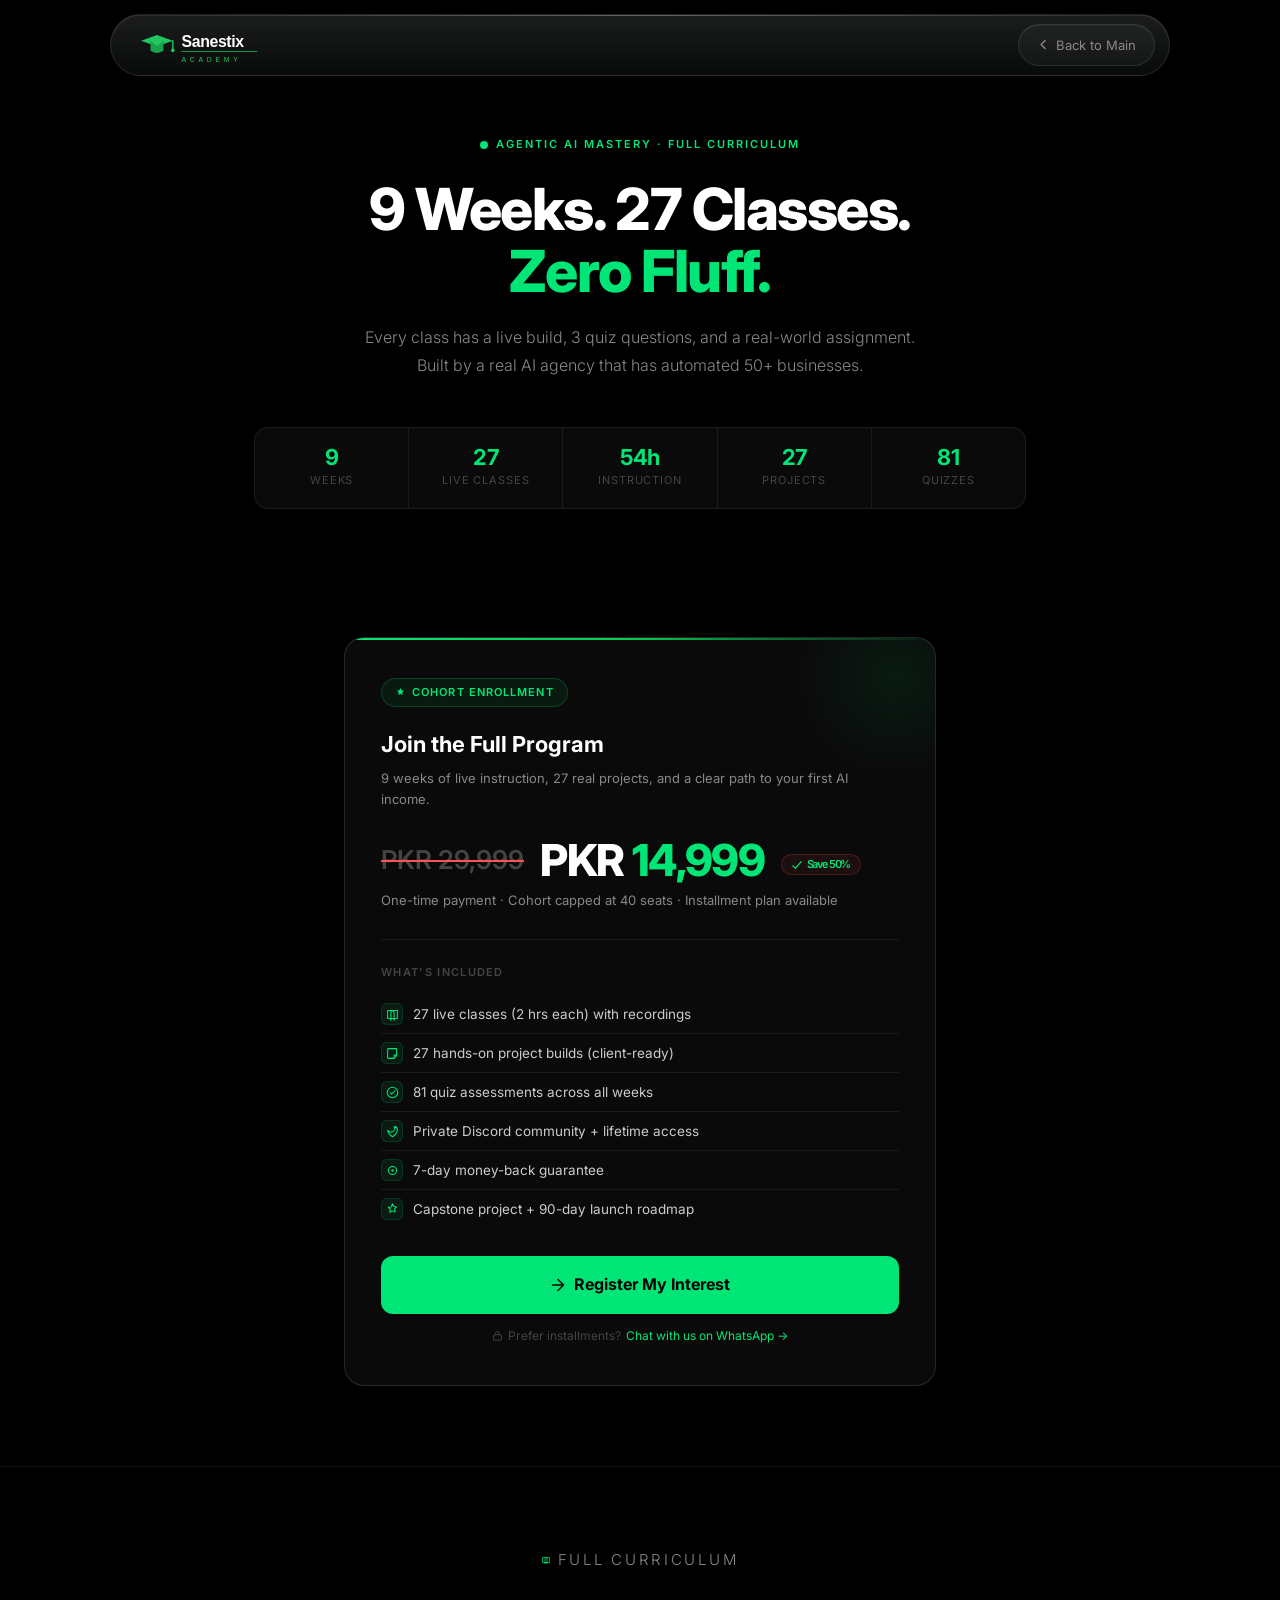
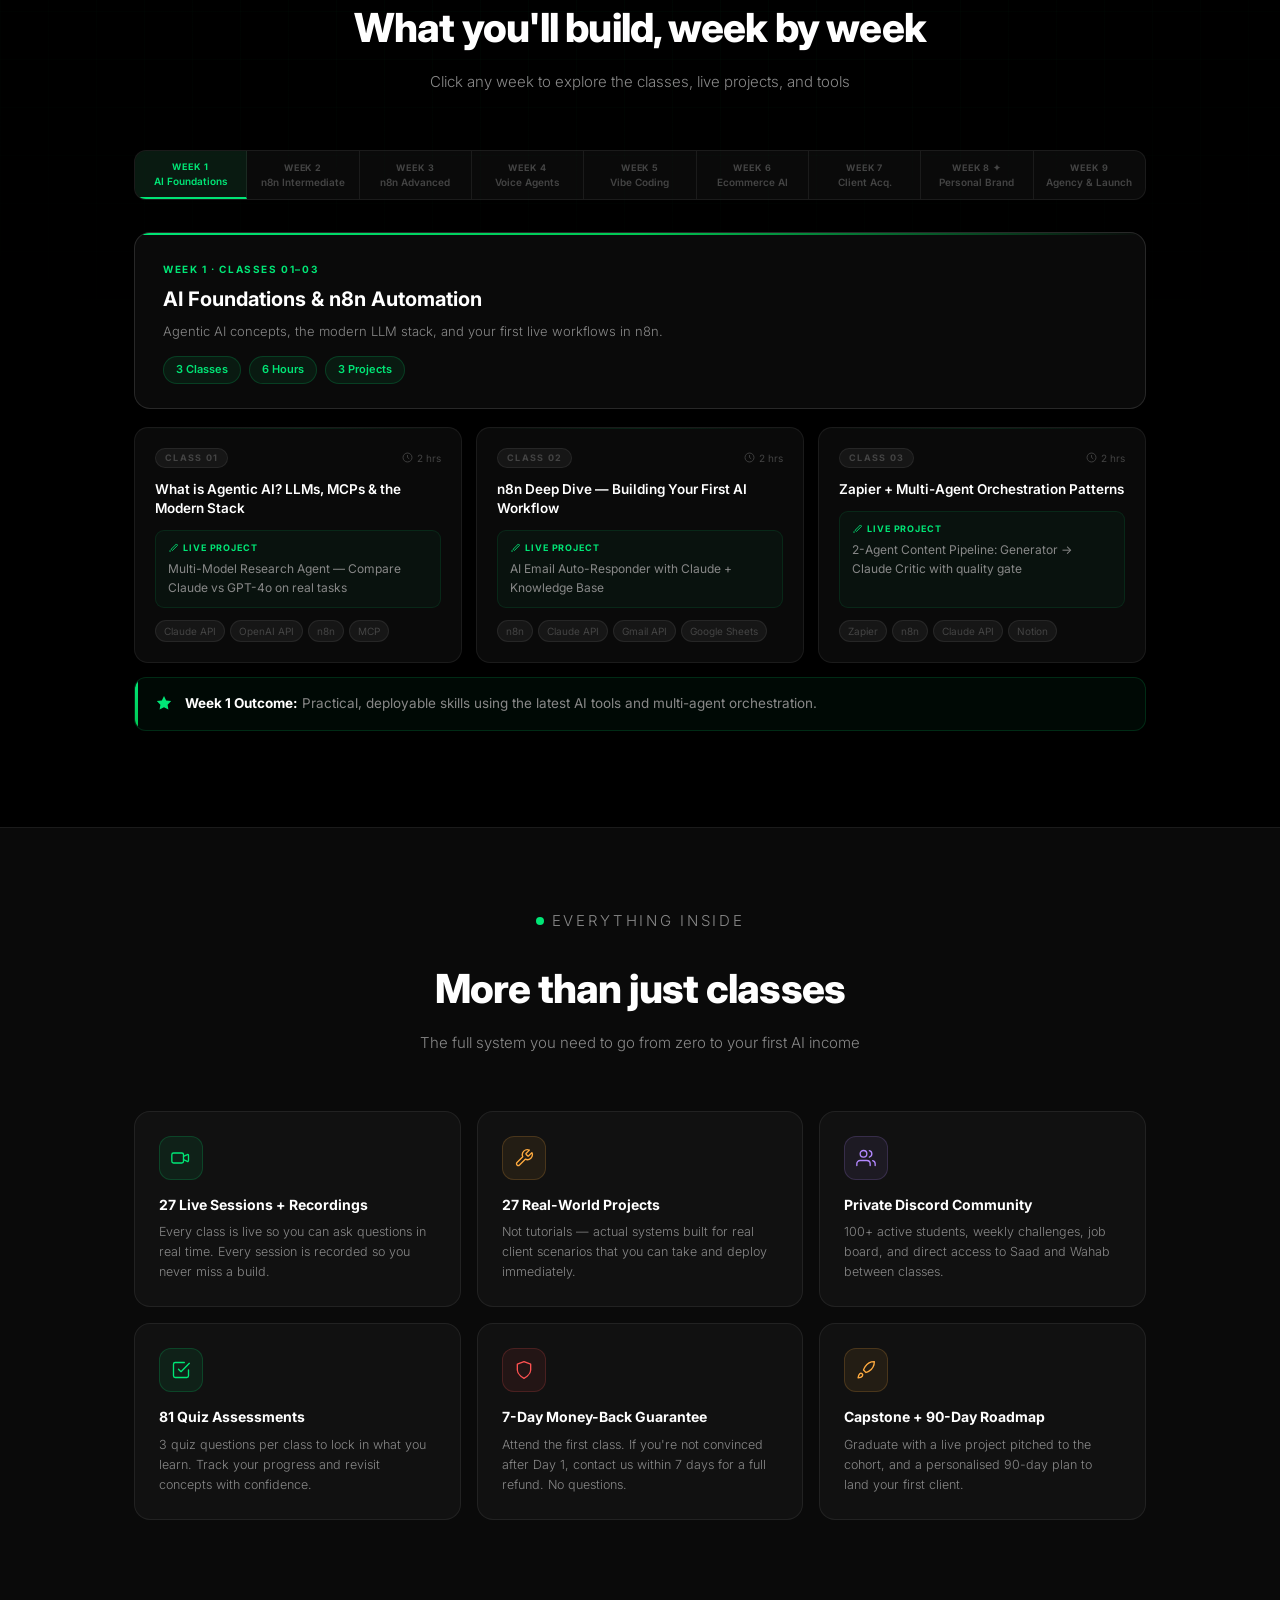
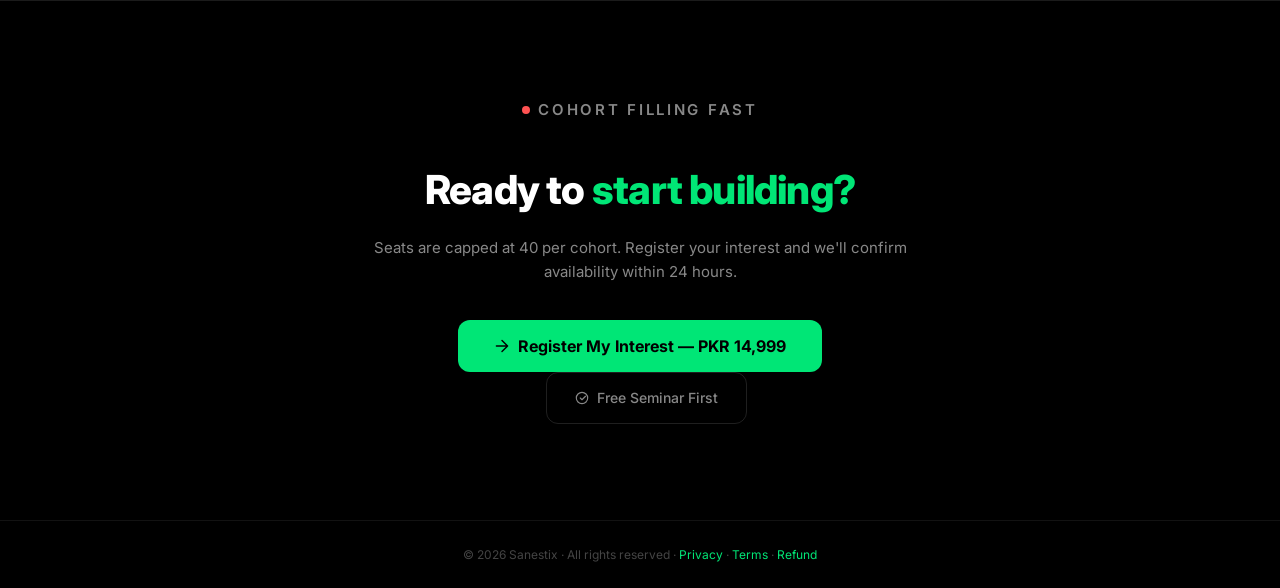
==== course.html @ 7f30a085 "Update course.html" ====
<!DOCTYPE html>
<html lang="en">
<head>
<meta charset="UTF-8">
  <link rel="icon" type="image/svg+xml" href="favicon.svg">
<meta name="viewport" content="width=device-width, initial-scale=1.0">
<title>Course Curriculum — Agentic AI Mastery | Sanestix Academy</title>
<meta name="description" content="Explore the full 9-week curriculum of Agentic AI Mastery by Sanestix. 27 live classes covering AI agents, automation, and real-world AI projects — zero fluff.">
<meta name="keywords" content="AI agents curriculum, agentic AI syllabus, 9 week AI course, Sanestix course content, AI automation training">
<meta name="author" content="Sanestix">
<link rel="canonical" href="https://academy.sanestix.com/course.html">

<!-- Open Graph / Social -->
<meta property="og:type" content="website">
<meta property="og:url" content="https://academy.sanestix.com/course.html">
<meta property="og:title" content="Course Curriculum — Agentic AI Mastery | Sanestix Academy">
<meta property="og:description" content="9 weeks. 27 classes. Full curriculum for building production AI agents. Explore the Sanestix Agentic AI Mastery program.">
<meta property="og:image" content="https://academy.sanestix.com/og-home.png">
<meta property="og:site_name" content="Sanestix Academy">

<!-- Twitter Card -->
<meta name="twitter:card" content="summary_large_image">
<meta name="twitter:url" content="https://academy.sanestix.com/course.html">
<meta name="twitter:title" content="Course Curriculum — Agentic AI Mastery | Sanestix Academy">
<meta name="twitter:description" content="9 weeks. 27 classes. Full curriculum for building production AI agents.">
<meta name="twitter:image" content="https://academy.sanestix.com/og-home.png">

<link rel="preconnect" href="https://fonts.googleapis.com">
<link href="https://fonts.googleapis.com/css2?family=Inter:ital,wght@0,300;0,400;0,500;0,600;0,700;0,800;0,900;1,300&display=swap" rel="stylesheet">
<style>
*, *::before, *::after { box-sizing: border-box; margin: 0; padding: 0; }
:root {
  --bg:     #000;
  --bg2:    #0a0a0a;
  --bg3:    #111;
  --bg4:    #161616;
  --g1:     #00e676;
  --g2:     #00c853;
  --border: rgba(255,255,255,0.07);
  --border2:rgba(255,255,255,0.12);
  --text:   #fff;
  --text2:  #888;
  --text3:  #444;
  --red:    #ff5252;
  --amber:  #ffab40;
  --purple: #b388ff;
}
html { scroll-behavior: smooth; }
body {
  font-family: 'Inter', sans-serif;
  background: var(--bg);
  color: var(--text);
  font-size: 15px;
  line-height: 1.6;
  overflow-x: hidden;
}
a { color: inherit; text-decoration: none; }
.container { max-width: 1060px; margin: 0 auto; padding: 0 24px; }

/* ── NAV ── */
.nav {
  position: fixed; top: 14px; left: 50%; transform: translateX(-50%); z-index: 100;
  width: min(1060px, calc(100% - 32px));
  background:
    linear-gradient(180deg, rgba(255,255,255,0.09), rgba(255,255,255,0.02)),
    rgba(6,11,7,0.62);
  backdrop-filter: blur(24px) saturate(1.45);
  -webkit-backdrop-filter: blur(24px) saturate(1.45);
  border: 1px solid rgba(255,255,255,0.10);
  border-radius: 999px;
  box-shadow: inset 0 1px 0 rgba(255,255,255,0.06), 0 18px 40px rgba(0,0,0,0.28);
  min-height: 62px;
  display: flex; align-items: center;
}
.nav::before {
  content: "";
  position: absolute;
  inset: 0;
  height: 1px;
  background: linear-gradient(90deg, transparent, rgba(255,255,255,0.28), transparent);
  pointer-events: none;
}
.nav-inner {
  max-width: none; margin: 0 auto; padding: 0 14px 0 20px;
  width: 100%;
  display: flex; align-items: center; justify-content: space-between;
}

.nav-back {
  display: flex; align-items: center; gap: 6px;
  font-size: 13px; color: var(--text2);
  padding: 10px 18px; border-radius: 999px;
  border: 1px solid rgba(255,255,255,0.10);
  background: rgba(255,255,255,0.04);
  box-shadow: inset 0 1px 0 rgba(255,255,255,0.05);
  transition: color .15s, border-color .15s, background .15s, transform .15s;
}
.nav-back:hover {
  color: var(--g1);
  border-color: rgba(0,230,118,0.3);
  background: rgba(255,255,255,0.08);
  transform: translateY(-1px);
}

/* ── HERO ── */
.hero {
  padding: 132px 24px 72px;
  max-width: 820px;
  margin: 0 auto;
  text-align: center;
}
@media (max-width: 640px) {
  .nav {
    width: calc(100% - 20px);
    top: 10px;
  }
  .nav-inner {
    padding: 0 10px 0 16px;
  }
}
.eyebrow {
  display: inline-flex; align-items: center; gap: 8px;
  font-size: 11px; font-weight: 600; letter-spacing: 0.18em;
  text-transform: uppercase; color: var(--g1);
  margin-bottom: 24px;
}
.hero h1 {
  font-size: clamp(32px, 5.5vw, 58px);
  font-weight: 800;
  line-height: 1.08;
  letter-spacing: -0.025em;
  margin-bottom: 20px;
}
.hero h1 em { color: var(--g1); font-style: normal; }
.hero-sub {
  font-size: 16px; color: var(--text2); font-weight: 300;
  line-height: 1.75; max-width: 560px; margin: 0 auto 48px;
}

/* Stats strip */
.stats-strip {
  display: flex; align-items: center; justify-content: center;
  gap: 0;
  background: var(--bg2);
  border: 1px solid var(--border);
  border-radius: 14px;
  overflow: hidden;
  margin-bottom: 56px;
}
.stat-cell {
  flex: 1; padding: 18px 12px; text-align: center;
  border-right: 1px solid var(--border);
}
.stat-cell:last-child { border-right: none; }
.stat-num {
  font-size: 22px; font-weight: 700; color: var(--g1); line-height: 1;
  letter-spacing: -0.02em;
}
.stat-lbl {
  font-size: 11px; color: var(--text3); margin-top: 4px;
  text-transform: uppercase; letter-spacing: 0.08em;
}

/* ── PRICING CARD ── */
.pricing-section {
  padding: 0 24px 80px;
  max-width: 640px;
  margin: 0 auto;
}
.pricing-card {
  background: var(--bg2);
  border: 1px solid var(--border2);
  border-radius: 20px;
  padding: 40px 36px;
  position: relative;
  overflow: hidden;
}
.pricing-card::before {
  content: '';
  position: absolute; top: 0; left: 0; right: 0; height: 2px;
  background: linear-gradient(90deg, var(--g1), var(--g2), transparent);
}
.pricing-glow {
  position: absolute; top: -60px; right: -60px;
  width: 200px; height: 200px;
  background: radial-gradient(circle, rgba(0,230,118,0.08) 0%, transparent 70%);
  pointer-events: none;
}
.pricing-badge {
  display: inline-flex; align-items: center; gap: 6px;
  background: rgba(0,230,118,0.07);
  border: 1px solid rgba(0,230,118,0.2);
  color: var(--g1); font-size: 11px; font-weight: 600;
  padding: 5px 13px; border-radius: 100px;
  text-transform: uppercase; letter-spacing: 0.1em;
  margin-bottom: 20px;
}
.pricing-head { margin-bottom: 28px; }
.pricing-head h2 {
  font-size: 22px; font-weight: 700; margin-bottom: 6px;
}
.pricing-head p { font-size: 13px; color: var(--text2); }

.price-row {
  display: flex; align-items: center; gap: 16px;
  margin-bottom: 8px;
}
.price-old {
  font-size: 26px; font-weight: 600; color: var(--text3);
  text-decoration: line-through;
  text-decoration-color: var(--red);
  text-decoration-thickness: 2px;
  position: relative;
}
.price-new {
  font-size: 44px; font-weight: 800; color: var(--text);
  letter-spacing: -0.03em; line-height: 1;
}
.price-new span { color: var(--g1); }
.price-note { font-size: 13px; color: var(--text2); margin-bottom: 28px; }
.save-badge {
  display: inline-flex; align-items: center; gap: 5px;
  background: rgba(255,82,82,0.08);
  border: 1px solid rgba(255,82,82,0.2);
  color: var(--red); font-size: 11px; font-weight: 600;
  padding: 4px 10px; border-radius: 100px;
  margin-left: 8px; vertical-align: middle;
}

.pricing-divider {
  height: 1px; background: var(--border); margin: 24px 0;
}

.what-included { margin-bottom: 28px; }
.what-included h4 {
  font-size: 11px; font-weight: 600; color: var(--text3);
  letter-spacing: 0.12em; text-transform: uppercase;
  margin-bottom: 14px;
}
.include-item {
  display: flex; align-items: center; gap: 10px;
  padding: 8px 0;
  border-bottom: 1px solid var(--border);
  font-size: 13.5px; color: #ccc;
}
.include-item:last-child { border-bottom: none; }
.include-icon {
  width: 22px; height: 22px; border-radius: 6px; flex-shrink: 0;
  background: rgba(0,230,118,0.08); border: 1px solid rgba(0,230,118,0.15);
  display: flex; align-items: center; justify-content: center;
}

.enroll-btn {
  width: 100%;
  display: flex; align-items: center; justify-content: center; gap: 8px;
  background: var(--g1); color: #000;
  border: none; border-radius: 12px;
  padding: 16px; font-size: 16px; font-weight: 700;
  font-family: 'Inter', sans-serif;
  cursor: pointer; transition: background .15s, transform .12s;
  margin-bottom: 12px;
}
.enroll-btn:hover { background: var(--g2); transform: translateY(-1px); }
.enroll-btn:active { transform: none; }

.installment-note {
  text-align: center; font-size: 12px; color: var(--text3);
  display: flex; align-items: center; justify-content: center; gap: 5px;
}
.installment-note a { color: var(--g1); }

/* ── CURRICULUM ── */
.curriculum-section {
  padding: 80px 0 96px;
  border-top: 1px solid var(--border);
  position: relative;
  overflow: hidden;
}
.curriculum-section::before {
  content: '';
  position: absolute; inset: 0;
  background-image:
    linear-gradient(rgba(0,230,118,0.025) 1px, transparent 1px),
    linear-gradient(90deg, rgba(0,230,118,0.025) 1px, transparent 1px);
  background-size: 48px 48px;
  mask-image: radial-gradient(ellipse 80% 60% at 50% 0%, black 20%, transparent 100%);
  pointer-events: none;
}
.section-head { text-align: center; margin-bottom: 56px; }
.section-head h2 {
  font-size: clamp(26px, 4vw, 40px); font-weight: 800;
  letter-spacing: -0.02em; margin-bottom: 10px;
}
.section-head p { font-size: 15px; color: var(--text2); font-weight: 300; }

/* Week nav */
.week-nav {
  display: flex; gap: 0;
  background: var(--bg2); border: 1px solid var(--border);
  border-radius: 12px; overflow: hidden;
  margin-bottom: 32px;
  overflow-x: auto;
}
.week-btn {
  flex: 1; min-width: 72px; padding: 10px 6px;
  background: none; border: none; border-right: 1px solid var(--border);
  cursor: pointer; text-align: center; transition: background .15s;
  font-family: 'Inter', sans-serif;
}
.week-btn:last-child { border-right: none; }
.week-btn .wn { display: block; font-size: 9px; font-weight: 700; color: var(--text3); letter-spacing: 0.1em; text-transform: uppercase; margin-bottom: 3px; }
.week-btn .wl { display: block; font-size: 10px; font-weight: 600; color: var(--text3); white-space: nowrap; overflow: hidden; text-overflow: ellipsis; }
.week-btn:hover { background: rgba(255,255,255,0.03); }
.week-btn:hover .wn, .week-btn:hover .wl { color: var(--text2); }
.week-btn.active { background: rgba(0,230,118,0.07); border-bottom: 2px solid var(--g1); }
.week-btn.active .wn, .week-btn.active .wl { color: var(--g1); }

/* Week panel */
.week-panel { display: none; }
.week-panel.active { display: block; }

.week-header-card {
  background: var(--bg2);
  border: 1px solid var(--border2);
  border-radius: 16px; padding: 28px 28px 24px;
  margin-bottom: 18px;
  position: relative; overflow: hidden;
}
.week-header-card::after {
  content: '';
  position: absolute; top: 0; left: 0; right: 0; height: 2px;
  background: linear-gradient(90deg, var(--g1), var(--g2), transparent);
}
.week-label {
  font-size: 10px; font-weight: 700; color: var(--g1);
  letter-spacing: 0.16em; text-transform: uppercase; margin-bottom: 6px;
}
.week-title {
  font-size: 20px; font-weight: 700; margin-bottom: 6px;
}
.week-desc { font-size: 13px; color: var(--text2); font-weight: 300; }
.week-pills {
  display: flex; gap: 8px; margin-top: 14px; flex-wrap: wrap;
}
.week-pill {
  font-size: 11px; font-weight: 600; color: var(--g1);
  background: rgba(0,230,118,0.07); border: 1px solid rgba(0,230,118,0.18);
  padding: 4px 12px; border-radius: 100px;
}

/* Classes grid */
.classes-grid {
  display: grid; grid-template-columns: repeat(3, 1fr);
  gap: 14px; margin-bottom: 14px;
}
.class-card {
  background: var(--bg2);
  border: 1px solid var(--border);
  border-radius: 14px; padding: 20px;
  display: flex; flex-direction: column; gap: 12px;
  transition: border-color .2s, transform .2s;
  position: relative; overflow: hidden;
}
.class-card::before {
  content: '';
  position: absolute; top: 0; left: 0; right: 0; height: 1px;
  background: linear-gradient(90deg, transparent, rgba(0,230,118,0.12), transparent);
}
.class-card:hover {
  border-color: rgba(0,230,118,0.35);
  transform: translateY(-2px);
}
.class-top {
  display: flex; align-items: center; justify-content: space-between;
}
.class-num {
  font-size: 9px; font-weight: 700; color: var(--text3);
  letter-spacing: 0.14em; text-transform: uppercase;
  background: var(--bg4); border: 1px solid var(--border);
  padding: 2px 9px; border-radius: 100px;
}
.class-dur {
  display: flex; align-items: center; gap: 4px;
  font-size: 10px; color: var(--text3);
}
.class-title {
  font-size: 13.5px; font-weight: 600; color: var(--text); line-height: 1.4;
}
.class-project {
  background: rgba(0,230,118,0.04);
  border: 1px solid rgba(0,230,118,0.1);
  border-radius: 9px; padding: 10px 12px;
  flex: 1;
}
.project-label {
  display: flex; align-items: center; gap: 5px;
  font-size: 9px; font-weight: 700; color: var(--g1);
  letter-spacing: 0.1em; text-transform: uppercase; margin-bottom: 5px;
}
.project-title { font-size: 12px; color: var(--text2); line-height: 1.55; }
.class-tools { display: flex; flex-wrap: wrap; gap: 5px; }
.tool-tag {
  font-size: 10px; background: var(--bg4);
  border: 1px solid var(--border); color: var(--text3);
  padding: 2px 8px; border-radius: 100px;
  transition: color .15s, border-color .15s;
}
.class-card:hover .tool-tag { color: var(--text2); border-color: rgba(0,230,118,0.18); }

/* Outcome bar */
.outcome-bar {
  background: rgba(0,230,118,0.04);
  border: 1px solid rgba(0,230,118,0.15);
  border-radius: 12px; padding: 15px 20px;
  display: flex; align-items: center; gap: 12px;
  font-size: 13.5px; color: var(--text2);
  position: relative; overflow: hidden;
}
.outcome-bar::before {
  content: '';
  position: absolute; left: 0; top: 0; bottom: 0; width: 3px;
  background: linear-gradient(180deg, var(--g1), var(--g2));
}
.outcome-bar strong { color: var(--text); }

/* ── WHAT'S INCLUDED ── */
.included-section {
  background: var(--bg2);
  border-top: 1px solid var(--border);
  border-bottom: 1px solid var(--border);
  padding: 80px 0;
}
.included-grid {
  display: grid; grid-template-columns: repeat(3, 1fr); gap: 16px;
  margin-top: 48px;
}
.included-card {
  background: var(--bg3);
  border: 1px solid var(--border);
  border-radius: 16px; padding: 24px;
  transition: border-color .2s, transform .2s;
}
.included-card:hover {
  border-color: rgba(0,230,118,0.3);
  transform: translateY(-2px);
}
.included-icon {
  width: 44px; height: 44px; border-radius: 12px; flex-shrink: 0;
  display: flex; align-items: center; justify-content: center;
  margin-bottom: 14px;
}
.included-icon.green { background: rgba(0,230,118,0.08); border: 1px solid rgba(0,230,118,0.18); }
.included-icon.amber { background: rgba(255,171,64,0.08); border: 1px solid rgba(255,171,64,0.18); }
.included-icon.purple { background: rgba(179,136,255,0.08); border: 1px solid rgba(179,136,255,0.18); }
.included-icon.red { background: rgba(255,82,82,0.08); border: 1px solid rgba(255,82,82,0.18); }
.included-icon.blue { background: rgba(96,165,250,0.08); border: 1px solid rgba(96,165,250,0.18); }
.included-card h4 {
  font-size: 14px; font-weight: 700; margin-bottom: 6px;
}
.included-card p { font-size: 12.5px; color: var(--text2); line-height: 1.6; font-weight: 300; }

/* ── CTA BOTTOM ── */
.cta-section {
  padding: 96px 24px;
  text-align: center;
  max-width: 600px;
  margin: 0 auto;
}
.cta-section h2 {
  font-size: clamp(26px, 4vw, 40px); font-weight: 800;
  letter-spacing: -0.02em; margin-bottom: 14px;
}
.cta-section h2 em { color: var(--g1); font-style: normal; }
.cta-section p { font-size: 15px; color: var(--text2); margin-bottom: 36px; }
.btn-green {
  display: inline-flex; align-items: center; gap: 8px;
  background: var(--g1); color: #000;
  font-size: 16px; font-weight: 700;
  padding: 16px 36px; border-radius: 12px;
  transition: background .15s, transform .12s;
  border: none; cursor: pointer; font-family: 'Inter', sans-serif;
}
.btn-green:hover { background: var(--g2); transform: translateY(-1px); }
.btn-ghost {
  display: inline-flex; align-items: center; gap: 8px;
  background: transparent; color: var(--text2);
  font-size: 14px; font-weight: 500;
  padding: 14px 28px; border-radius: 12px;
  border: 1px solid var(--border2);
  transition: border-color .15s, color .15s;
  margin-left: 12px;
}
.btn-ghost:hover { border-color: rgba(0,230,118,0.35); color: var(--text); }

/* ── FOOTER ── */
footer {
  border-top: 1px solid var(--border);
  text-align: center; padding: 24px;
  font-size: 12px; color: var(--text3);
}
footer a { color: var(--g1); }

/* ── MODAL ── */
.overlay {
  display: none;
  position: fixed; inset: 0; z-index: 200;
  background: rgba(0,0,0,0.82); backdrop-filter: blur(6px);
  align-items: center; justify-content: center; padding: 24px;
}
.overlay.open { display: flex; }
.modal {
  background: #111; border: 1px solid rgba(255,255,255,0.1);
  border-radius: 18px; padding: 40px 36px;
  width: 100%; max-width: 400px; position: relative;
}
.modal-close {
  position: absolute; top: 16px; right: 18px;
  background: none; border: none; color: #555;
  font-size: 22px; cursor: pointer;
}
.modal-close:hover { color: #fff; }
.modal h2 { font-size: 20px; font-weight: 700; margin-bottom: 6px; }
.modal p { font-size: 13px; color: #777; margin-bottom: 24px; }
.field { margin-bottom: 14px; }
.field label {
  display: block; font-size: 11px; font-weight: 600;
  letter-spacing: 0.1em; color: #555; text-transform: uppercase; margin-bottom: 7px;
}
.field input {
  width: 100%; background: #1a1a1a;
  border: 1px solid rgba(255,255,255,0.1);
  border-radius: 10px; padding: 13px 14px;
  color: #fff; font-size: 14px;
  font-family: 'Inter', sans-serif; outline: none;
  transition: border-color .2s;
}
.field input::placeholder { color: #333; }
.field input:focus { border-color: var(--g1); box-shadow: 0 0 0 3px rgba(0,230,118,0.07); }
.modal-btn {
  width: 100%; background: var(--g1); color: #000;
  border: none; border-radius: 10px; padding: 14px;
  font-size: 15px; font-weight: 700;
  font-family: 'Inter', sans-serif; cursor: pointer;
  margin-top: 4px; transition: background .15s;
  display: flex; align-items: center; justify-content: center; gap: 8px;
}
.modal-btn:hover { background: var(--g2); }
.privacy { text-align: center; font-size: 11px; color: #333; margin-top: 10px; display: flex; align-items: center; justify-content: center; gap: 5px; }

/* Success */
.success-state { display: none; text-align: center; }
.success-icon {
  width: 54px; height: 54px; border-radius: 50%;
  background: rgba(0,230,118,0.08); border: 2px solid var(--g1);
  display: flex; align-items: center; justify-content: center;
  margin: 0 auto 16px;
}
.success-state h3 { font-size: 20px; font-weight: 700; margin-bottom: 8px; }
.success-state p { font-size: 13px; color: #777; line-height: 1.6; }
.wa-btn {
  display: inline-flex; align-items: center; gap: 8px;
  background: #25d366; color: #000;
  font-weight: 700; font-size: 14px;
  padding: 11px 20px; border-radius: 100px;
  margin-top: 16px; font-family: 'Inter', sans-serif;
}
.wa-btn:hover { opacity: 0.88; }

/* ── RESPONSIVE ── */
@media (max-width: 820px) {
  .classes-grid { grid-template-columns: 1fr 1fr; }
  .included-grid { grid-template-columns: 1fr 1fr; }
}
@media (max-width: 540px) {
  .classes-grid { grid-template-columns: 1fr; }
  .included-grid { grid-template-columns: 1fr; }
  .pricing-card { padding: 28px 20px; }
  .modal { padding: 28px 20px; }
  .stats-strip { flex-wrap: wrap; }
  .stat-cell { min-width: 50%; border-bottom: 1px solid var(--border); }
}
      .nav-logo { display:flex; align-items:center; flex-shrink:0; text-decoration:none; margin-right:32px; transition:opacity .2s; }
    .nav-logo:hover { opacity:0.82; }
    .nav-logo-img { height:46px; width:auto; display:block; }
    .footer-logo { margin-bottom:14px; }
    .footer-logo-img { height:46px; width:auto; display:block; }
  </style>

<!-- Schema.org: BreadcrumbList -->
<script type="application/ld+json">
{
  "@context": "https://schema.org",
  "@type": "BreadcrumbList",
  "itemListElement": [
    { "@type": "ListItem", "position": 1, "name": "Sanestix Academy", "item": "https://academy.sanestix.com/" },
    { "@type": "ListItem", "position": 2, "name": "Full Curriculum", "item": "https://academy.sanestix.com/course.html" }
  ]
}
</script>
</head>
<body>

<!-- NAV -->
<nav class="nav">
  <div class="nav-inner">
    <a href="index.html" class="nav-logo"><img src="sanestix-logo.svg" alt="Sanestix Academy" class="nav-logo-img"></a>
    <a href="index.html" class="nav-back">
      <svg width="13" height="13" viewBox="0 0 16 16" fill="none"><path d="M10 3L5 8l5 5" stroke="currentColor" stroke-width="1.7" stroke-linecap="round" stroke-linejoin="round"/></svg>
      Back to Main
    </a>
  </div>
</nav>

<!-- HERO -->
<section class="hero">
  <div class="eyebrow">
    <svg width="8" height="8" viewBox="0 0 8 8"><circle cx="4" cy="4" r="4" fill="#00e676"/></svg>
    Agentic AI Mastery · Full Curriculum
  </div>
  <h1>9 Weeks. 27 Classes.<br><em>Zero Fluff.</em></h1>
  <p class="hero-sub">Every class has a live build, 3 quiz questions, and a real-world assignment. Built by a real AI agency that has automated 50+ businesses.</p>

  <div class="stats-strip">
    <div class="stat-cell">
      <div class="stat-num">9</div>
      <div class="stat-lbl">Weeks</div>
    </div>
    <div class="stat-cell">
      <div class="stat-num">27</div>
      <div class="stat-lbl">Live Classes</div>
    </div>
    <div class="stat-cell">
      <div class="stat-num">54h</div>
      <div class="stat-lbl">Instruction</div>
    </div>
    <div class="stat-cell">
      <div class="stat-num">27</div>
      <div class="stat-lbl">Projects</div>
    </div>
    <div class="stat-cell">
      <div class="stat-num">81</div>
      <div class="stat-lbl">Quizzes</div>
    </div>
  </div>
</section>

<!-- PRICING CARD -->
<div class="pricing-section">
  <div class="pricing-card">
    <div class="pricing-glow"></div>

    <div class="pricing-badge">
      <svg width="11" height="11" viewBox="0 0 16 16" fill="none"><path d="M8 1.5l1.6 3.3 3.6.5-2.6 2.5.6 3.7L8 9.7 4.8 11.5l.6-3.7L2.8 5.3l3.6-.5z" fill="#00e676"/></svg>
      Cohort Enrollment
    </div>

    <div class="pricing-head">
      <h2>Join the Full Program</h2>
      <p>9 weeks of live instruction, 27 real projects, and a clear path to your first AI income.</p>
    </div>

    <div class="price-row">
      <div class="price-old">PKR 29,999</div>
      <div class="price-new">PKR <span>14,999</span>
        <span class="save-badge">
          <svg width="10" height="10" viewBox="0 0 12 12" fill="none"><polyline points="1,7 4,10 11,2" stroke="currentColor" stroke-width="1.5" stroke-linecap="round" stroke-linejoin="round"/></svg>
          Save 50%
        </span>
      </div>
    </div>
    <p class="price-note">One-time payment · Cohort capped at 40 seats · Installment plan available</p>

    <div class="pricing-divider"></div>

    <div class="what-included">
      <h4>What's included</h4>

      <div class="include-item">
        <div class="include-icon">
          <svg width="13" height="13" viewBox="0 0 16 16" fill="none"><path d="M2 3h5a3 3 0 013 3v9a2 2 0 00-2-2H2z" stroke="#00e676" stroke-width="1.3" stroke-linecap="round" stroke-linejoin="round"/><path d="M14 3h-5a3 3 0 00-3 3v9a2 2 0 012-2h6z" stroke="#00e676" stroke-width="1.3" stroke-linecap="round" stroke-linejoin="round"/></svg>
        </div>
        27 live classes (2 hrs each) with recordings
      </div>
      <div class="include-item">
        <div class="include-icon">
          <svg width="13" height="13" viewBox="0 0 16 16" fill="none"><path d="M13 2H3a1 1 0 00-1 1v10a1 1 0 001 1h7l3-3V3a1 1 0 00-1-1z" stroke="#00e676" stroke-width="1.3" stroke-linecap="round" stroke-linejoin="round"/><path d="M10 13v-3h3" stroke="#00e676" stroke-width="1.3" stroke-linecap="round" stroke-linejoin="round"/></svg>
        </div>
        27 hands-on project builds (client-ready)
      </div>
      <div class="include-item">
        <div class="include-icon">
          <svg width="13" height="13" viewBox="0 0 16 16" fill="none"><circle cx="8" cy="8" r="6.5" stroke="#00e676" stroke-width="1.3"/><polyline points="5,8 7,10 11,6" stroke="#00e676" stroke-width="1.3" stroke-linecap="round" stroke-linejoin="round"/></svg>
        </div>
        81 quiz assessments across all weeks
      </div>
      <div class="include-item">
        <div class="include-icon">
          <svg width="13" height="13" viewBox="0 0 16 16" fill="none"><path d="M10.3 2.5A4 4 0 012 6c0 3.9 6 8.5 6 8.5s6-4.6 6-8.5a4 4 0 00-3.7-4z" stroke="#00e676" stroke-width="1.3" stroke-linecap="round"/></svg>
        </div>
        Private Discord community + lifetime access
      </div>
      <div class="include-item">
        <div class="include-icon">
          <svg width="13" height="13" viewBox="0 0 16 16" fill="none"><path d="M3 8a5 5 0 0010 0A5 5 0 003 8z" stroke="#00e676" stroke-width="1.3"/><circle cx="8" cy="8" r="1.5" fill="#00e676"/></svg>
        </div>
        7-day money-back guarantee
      </div>
      <div class="include-item">
        <div class="include-icon">
          <svg width="13" height="13" viewBox="0 0 16 16" fill="none"><path d="M8 1l1.6 3.3 3.6.5-2.6 2.5.6 3.7L8 9.7 4.8 11.5l.6-3.7L2.8 5.3l3.6-.5z" stroke="#00e676" stroke-width="1.3" stroke-linejoin="round"/></svg>
        </div>
        Capstone project + 90-day launch roadmap
      </div>
    </div>

    <a href="enroll.html" class="enroll-btn" style="display:inline-flex;align-items:center;gap:8px;text-decoration:none;">
      <svg width="16" height="16" viewBox="0 0 20 20" fill="none"><path d="M3 10h14M10 3l7 7-7 7" stroke="#000" stroke-width="1.8" stroke-linecap="round" stroke-linejoin="round"/></svg>
      Register My Interest
    </a>
    <p class="installment-note">
      <svg width="11" height="11" viewBox="0 0 14 14" fill="none"><rect x="2" y="6" width="10" height="7" rx="1.5" stroke="currentColor" stroke-width="1.2"/><path d="M4.5 6V4.5a2.5 2.5 0 015 0V6" stroke="currentColor" stroke-width="1.2" stroke-linecap="round"/></svg>
      Prefer installments? <a href="https://wa.me/923014422951" target="_blank">Chat with us on WhatsApp →</a>
    </p>
  </div>
</div>

<!-- CURRICULUM -->
<section class="curriculum-section" id="curriculum">
  <div class="container">
    <div class="section-head">
      <p class="eyebrow">
        <svg width="8" height="8" viewBox="0 0 16 16" fill="none"><path d="M2 3h5a3 3 0 013 3v9a2 2 0 00-2-2H2z" stroke="#00e676" stroke-width="1.5" stroke-linecap="round"/><path d="M14 3h-5a3 3 0 00-3 3v9a2 2 0 012-2h6z" stroke="#00e676" stroke-width="1.5" stroke-linecap="round"/></svg>
        Full Curriculum
      </p>
      <h2>What you'll build, week by week</h2>
      <p>Click any week to explore the classes, live projects, and tools</p>
    </div>

    <!-- Week Nav -->
    <div class="week-nav">
      <button class="week-btn active" onclick="switchWeek(1)"><span class="wn">Week 1</span><span class="wl">AI Foundations</span></button>
      <button class="week-btn" onclick="switchWeek(2)"><span class="wn">Week 2</span><span class="wl">n8n Intermediate</span></button>
      <button class="week-btn" onclick="switchWeek(3)"><span class="wn">Week 3</span><span class="wl">n8n Advanced</span></button>
      <button class="week-btn" onclick="switchWeek(4)"><span class="wn">Week 4</span><span class="wl">Voice Agents</span></button>
      <button class="week-btn" onclick="switchWeek(5)"><span class="wn">Week 5</span><span class="wl">Vibe Coding</span></button>
      <button class="week-btn" onclick="switchWeek(6)"><span class="wn">Week 6</span><span class="wl">Ecommerce AI</span></button>
      <button class="week-btn" onclick="switchWeek(7)"><span class="wn">Week 7</span><span class="wl">Client Acq.</span></button>
      <button class="week-btn" onclick="switchWeek(8)"><span class="wn">Week 8 ✦</span><span class="wl">Personal Brand</span></button>
      <button class="week-btn" onclick="switchWeek(9)"><span class="wn">Week 9</span><span class="wl">Agency & Launch</span></button>
    </div>

    <!-- WEEK 1 -->
    <div class="week-panel active" id="w1">
      <div class="week-header-card">
        <div class="week-label">Week 1 · Classes 01–03</div>
        <div class="week-title">AI Foundations & n8n Automation</div>
        <div class="week-desc">Agentic AI concepts, the modern LLM stack, and your first live workflows in n8n.</div>
        <div class="week-pills"><span class="week-pill">3 Classes</span><span class="week-pill">6 Hours</span><span class="week-pill">3 Projects</span></div>
      </div>
      <div class="classes-grid">
        <div class="class-card">
          <div class="class-top"><div class="class-num">Class 01</div><div class="class-dur"><svg width="11" height="11" viewBox="0 0 16 16" fill="none"><circle cx="8" cy="8" r="6.5" stroke="currentColor" stroke-width="1.3"/><path d="M8 5v3l2 1.5" stroke="currentColor" stroke-width="1.3" stroke-linecap="round"/></svg> 2 hrs</div></div>
          <div class="class-title">What is Agentic AI? LLMs, MCPs & the Modern Stack</div>
          <div class="class-project"><div class="project-label"><svg width="10" height="10" viewBox="0 0 16 16" fill="none"><path d="M13 2l-8 8 2 2 8-8z" stroke="#00e676" stroke-width="1.4" stroke-linecap="round" stroke-linejoin="round"/><path d="M2 14l3-1-2-2z" fill="#00e676"/></svg> Live Project</div><div class="project-title">Multi-Model Research Agent — Compare Claude vs GPT-4o on real tasks</div></div>
          <div class="class-tools"><span class="tool-tag">Claude API</span><span class="tool-tag">OpenAI API</span><span class="tool-tag">n8n</span><span class="tool-tag">MCP</span></div>
        </div>
        <div class="class-card">
          <div class="class-top"><div class="class-num">Class 02</div><div class="class-dur"><svg width="11" height="11" viewBox="0 0 16 16" fill="none"><circle cx="8" cy="8" r="6.5" stroke="currentColor" stroke-width="1.3"/><path d="M8 5v3l2 1.5" stroke="currentColor" stroke-width="1.3" stroke-linecap="round"/></svg> 2 hrs</div></div>
          <div class="class-title">n8n Deep Dive — Building Your First AI Workflow</div>
          <div class="class-project"><div class="project-label"><svg width="10" height="10" viewBox="0 0 16 16" fill="none"><path d="M13 2l-8 8 2 2 8-8z" stroke="#00e676" stroke-width="1.4" stroke-linecap="round" stroke-linejoin="round"/><path d="M2 14l3-1-2-2z" fill="#00e676"/></svg> Live Project</div><div class="project-title">AI Email Auto-Responder with Claude + Knowledge Base</div></div>
          <div class="class-tools"><span class="tool-tag">n8n</span><span class="tool-tag">Claude API</span><span class="tool-tag">Gmail API</span><span class="tool-tag">Google Sheets</span></div>
        </div>
        <div class="class-card">
          <div class="class-top"><div class="class-num">Class 03</div><div class="class-dur"><svg width="11" height="11" viewBox="0 0 16 16" fill="none"><circle cx="8" cy="8" r="6.5" stroke="currentColor" stroke-width="1.3"/><path d="M8 5v3l2 1.5" stroke="currentColor" stroke-width="1.3" stroke-linecap="round"/></svg> 2 hrs</div></div>
          <div class="class-title">Zapier + Multi-Agent Orchestration Patterns</div>
          <div class="class-project"><div class="project-label"><svg width="10" height="10" viewBox="0 0 16 16" fill="none"><path d="M13 2l-8 8 2 2 8-8z" stroke="#00e676" stroke-width="1.4" stroke-linecap="round" stroke-linejoin="round"/><path d="M2 14l3-1-2-2z" fill="#00e676"/></svg> Live Project</div><div class="project-title">2-Agent Content Pipeline: Generator → Claude Critic with quality gate</div></div>
          <div class="class-tools"><span class="tool-tag">Zapier</span><span class="tool-tag">n8n</span><span class="tool-tag">Claude API</span><span class="tool-tag">Notion</span></div>
        </div>
      </div>
      <div class="outcome-bar">
        <svg width="18" height="18" viewBox="0 0 20 20" fill="none" flex-shrink="0"><path d="M10 1l2.4 5 5.6.8-4 3.9.9 5.3L10 13.5 5.1 16l.9-5.3L2 6.8l5.6-.8z" fill="#00e676"/></svg>
        <span><strong>Week 1 Outcome:</strong> Practical, deployable skills using the latest AI tools and multi-agent orchestration.</span>
      </div>
    </div>

    <!-- WEEK 2 -->
    <div class="week-panel" id="w2">
      <div class="week-header-card">
        <div class="week-label">Week 2 · Classes 04–06</div>
        <div class="week-title">n8n Intermediate — Data, APIs & Sub-Workflows</div>
        <div class="week-desc">Advanced data handling, REST APIs, OAuth, and agentic loops.</div>
        <div class="week-pills"><span class="week-pill">3 Classes</span><span class="week-pill">6 Hours</span><span class="week-pill">3 Projects</span></div>
      </div>
      <div class="classes-grid">
        <div class="class-card">
          <div class="class-top"><div class="class-num">Class 04</div><div class="class-dur"><svg width="11" height="11" viewBox="0 0 16 16" fill="none"><circle cx="8" cy="8" r="6.5" stroke="currentColor" stroke-width="1.3"/><path d="M8 5v3l2 1.5" stroke="currentColor" stroke-width="1.3" stroke-linecap="round"/></svg> 2 hrs</div></div>
          <div class="class-title">Advanced Data Manipulation & AI Transformation</div>
          <div class="class-project"><div class="project-label"><svg width="10" height="10" viewBox="0 0 16 16" fill="none"><path d="M13 2l-8 8 2 2 8-8z" stroke="#00e676" stroke-width="1.4" stroke-linecap="round" stroke-linejoin="round"/><path d="M2 14l3-1-2-2z" fill="#00e676"/></svg> Live Project</div><div class="project-title">Universal AI Data Cleaning Pipeline — Claude normalises any input format</div></div>
          <div class="class-tools"><span class="tool-tag">n8n</span><span class="tool-tag">Claude API</span><span class="tool-tag">Airtable</span><span class="tool-tag">JMESPath</span></div>
        </div>
        <div class="class-card">
          <div class="class-top"><div class="class-num">Class 05</div><div class="class-dur"><svg width="11" height="11" viewBox="0 0 16 16" fill="none"><circle cx="8" cy="8" r="6.5" stroke="currentColor" stroke-width="1.3"/><path d="M8 5v3l2 1.5" stroke="currentColor" stroke-width="1.3" stroke-linecap="round"/></svg> 2 hrs</div></div>
          <div class="class-title">REST APIs, OAuth, Webhooks & AI-Augmented Integrations</div>
          <div class="class-project"><div class="project-label"><svg width="10" height="10" viewBox="0 0 16 16" fill="none"><path d="M13 2l-8 8 2 2 8-8z" stroke="#00e676" stroke-width="1.4" stroke-linecap="round" stroke-linejoin="round"/><path d="M2 14l3-1-2-2z" fill="#00e676"/></svg> Live Project</div><div class="project-title">GitHub → Notion Project Tracker with AI-generated summaries</div></div>
          <div class="class-tools"><span class="tool-tag">GitHub API</span><span class="tool-tag">Notion API</span><span class="tool-tag">OAuth2</span><span class="tool-tag">Claude API</span></div>
        </div>
        <div class="class-card">
          <div class="class-top"><div class="class-num">Class 06</div><div class="class-dur"><svg width="11" height="11" viewBox="0 0 16 16" fill="none"><circle cx="8" cy="8" r="6.5" stroke="currentColor" stroke-width="1.3"/><path d="M8 5v3l2 1.5" stroke="currentColor" stroke-width="1.3" stroke-linecap="round"/></svg> 2 hrs</div></div>
          <div class="class-title">Sub-Workflows, AI Chains & Agentic Loops</div>
          <div class="class-project"><div class="project-label"><svg width="10" height="10" viewBox="0 0 16 16" fill="none"><path d="M13 2l-8 8 2 2 8-8z" stroke="#00e676" stroke-width="1.4" stroke-linecap="round" stroke-linejoin="round"/><path d="M2 14l3-1-2-2z" fill="#00e676"/></svg> Live Project</div><div class="project-title">Autonomous Research Agent — Claude decides which tools to call next</div></div>
          <div class="class-tools"><span class="tool-tag">Claude tool_use API</span><span class="tool-tag">Supabase</span><span class="tool-tag">n8n</span></div>
        </div>
      </div>
      <div class="outcome-bar"><svg width="18" height="18" viewBox="0 0 20 20" fill="none"><path d="M10 1l2.4 5 5.6.8-4 3.9.9 5.3L10 13.5 5.1 16l.9-5.3L2 6.8l5.6-.8z" fill="#00e676"/></svg><span><strong>Week 2 Outcome:</strong> Build autonomous agents with persistent memory and complex API integrations.</span></div>
    </div>

    <!-- WEEK 3 -->
    <div class="week-panel" id="w3">
      <div class="week-header-card">
        <div class="week-label">Week 3 · Classes 07–09</div>
        <div class="week-title">n8n Advanced — Production, Agents & RAG</div>
        <div class="week-desc">Self-hosting, vector search, MCP servers, and a full client system capstone.</div>
        <div class="week-pills"><span class="week-pill">3 Classes</span><span class="week-pill">6 Hours</span><span class="week-pill">3 Projects</span></div>
      </div>
      <div class="classes-grid">
        <div class="class-card"><div class="class-top"><div class="class-num">Class 07</div><div class="class-dur"><svg width="11" height="11" viewBox="0 0 16 16" fill="none"><circle cx="8" cy="8" r="6.5" stroke="currentColor" stroke-width="1.3"/><path d="M8 5v3l2 1.5" stroke="currentColor" stroke-width="1.3" stroke-linecap="round"/></svg> 2 hrs</div></div><div class="class-title">Production n8n — Self-Hosting, Security & Reliability</div><div class="class-project"><div class="project-label"><svg width="10" height="10" viewBox="0 0 16 16" fill="none"><path d="M13 2l-8 8 2 2 8-8z" stroke="#00e676" stroke-width="1.4" stroke-linecap="round" stroke-linejoin="round"/><path d="M2 14l3-1-2-2z" fill="#00e676"/></svg> Live Project</div><div class="project-title">Production-Grade Self-Hosted n8n with Slack Monitoring Dashboard</div></div><div class="class-tools"><span class="tool-tag">Docker</span><span class="tool-tag">Railway</span><span class="tool-tag">Nginx</span><span class="tool-tag">Postgres</span></div></div>
        <div class="class-card"><div class="class-top"><div class="class-num">Class 08</div><div class="class-dur"><svg width="11" height="11" viewBox="0 0 16 16" fill="none"><circle cx="8" cy="8" r="6.5" stroke="currentColor" stroke-width="1.3"/><path d="M8 5v3l2 1.5" stroke="currentColor" stroke-width="1.3" stroke-linecap="round"/></svg> 2 hrs</div></div><div class="class-title">Building Real AI Agents — Memory, Tools, RAG & MCP</div><div class="class-project"><div class="project-label"><svg width="10" height="10" viewBox="0 0 16 16" fill="none"><path d="M13 2l-8 8 2 2 8-8z" stroke="#00e676" stroke-width="1.4" stroke-linecap="round" stroke-linejoin="round"/><path d="M2 14l3-1-2-2z" fill="#00e676"/></svg> Live Project</div><div class="project-title">Company Knowledge Base Agent with MCP Tools + Persistent Memory</div></div><div class="class-tools"><span class="tool-tag">n8n AI Agent</span><span class="tool-tag">Supabase Vector</span><span class="tool-tag">Claude API</span></div></div>
        <div class="class-card"><div class="class-top"><div class="class-num">Class 09</div><div class="class-dur"><svg width="11" height="11" viewBox="0 0 16 16" fill="none"><circle cx="8" cy="8" r="6.5" stroke="currentColor" stroke-width="1.3"/><path d="M8 5v3l2 1.5" stroke="currentColor" stroke-width="1.3" stroke-linecap="round"/></svg> 2 hrs</div></div><div class="class-title">n8n Capstone — Full Client Automation System</div><div class="class-project"><div class="project-label"><svg width="10" height="10" viewBox="0 0 16 16" fill="none"><path d="M13 2l-8 8 2 2 8-8z" stroke="#00e676" stroke-width="1.4" stroke-linecap="round" stroke-linejoin="round"/><path d="M2 14l3-1-2-2z" fill="#00e676"/></svg> Live Project</div><div class="project-title">The $2,000 Retainer Build — Full Agency Automation System</div></div><div class="class-tools"><span class="tool-tag">Self-hosted n8n</span><span class="tool-tag">Vapi</span><span class="tool-tag">RAG Agent</span><span class="tool-tag">Notion CRM</span></div></div>
      </div>
      <div class="outcome-bar"><svg width="18" height="18" viewBox="0 0 20 20" fill="none"><path d="M10 1l2.4 5 5.6.8-4 3.9.9 5.3L10 13.5 5.1 16l.9-5.3L2 6.8l5.6-.8z" fill="#00e676"/></svg><span><strong>Week 3 Outcome:</strong> Production-ready n8n skills and a portfolio of 9 real-world client automation systems.</span></div>
    </div>

    <!-- WEEK 4 -->
    <div class="week-panel" id="w4">
      <div class="week-header-card">
        <div class="week-label">Week 4 · Classes 10–12</div>
        <div class="week-title">Voice Agents — Vapi, Twilio & ElevenLabs</div>
        <div class="week-desc">Inbound & outbound AI voice agents with booking, qualification, and SMS.</div>
        <div class="week-pills"><span class="week-pill">3 Classes</span><span class="week-pill">6 Hours</span><span class="week-pill">3 Projects</span></div>
      </div>
      <div class="classes-grid">
        <div class="class-card"><div class="class-top"><div class="class-num">Class 10</div><div class="class-dur"><svg width="11" height="11" viewBox="0 0 16 16" fill="none"><circle cx="8" cy="8" r="6.5" stroke="currentColor" stroke-width="1.3"/><path d="M8 5v3l2 1.5" stroke="currentColor" stroke-width="1.3" stroke-linecap="round"/></svg> 2 hrs</div></div><div class="class-title">Voice AI Fundamentals — ASR, LLM, TTS & Latency</div><div class="class-project"><div class="project-label"><svg width="10" height="10" viewBox="0 0 16 16" fill="none"><path d="M13 2l-8 8 2 2 8-8z" stroke="#00e676" stroke-width="1.4" stroke-linecap="round" stroke-linejoin="round"/><path d="M2 14l3-1-2-2z" fill="#00e676"/></svg> Live Project</div><div class="project-title">Restaurant Reservation Agent with real-time availability checking</div></div><div class="class-tools"><span class="tool-tag">Vapi</span><span class="tool-tag">ElevenLabs</span><span class="tool-tag">n8n</span><span class="tool-tag">Claude API</span></div></div>
        <div class="class-card"><div class="class-top"><div class="class-num">Class 11</div><div class="class-dur"><svg width="11" height="11" viewBox="0 0 16 16" fill="none"><circle cx="8" cy="8" r="6.5" stroke="currentColor" stroke-width="1.3"/><path d="M8 5v3l2 1.5" stroke="currentColor" stroke-width="1.3" stroke-linecap="round"/></svg> 2 hrs</div></div><div class="class-title">Vapi Advanced — Booking, Qualification & CRM Integration</div><div class="class-project"><div class="project-label"><svg width="10" height="10" viewBox="0 0 16 16" fill="none"><path d="M13 2l-8 8 2 2 8-8z" stroke="#00e676" stroke-width="1.4" stroke-linecap="round" stroke-linejoin="round"/><path d="M2 14l3-1-2-2z" fill="#00e676"/></svg> Live Project</div><div class="project-title">AI Sales Qualifier — Inbound Lead Screener with Calendar Booking</div></div><div class="class-tools"><span class="tool-tag">Vapi</span><span class="tool-tag">Cal.com</span><span class="tool-tag">Notion CRM</span><span class="tool-tag">n8n</span></div></div>
        <div class="class-card"><div class="class-top"><div class="class-num">Class 12</div><div class="class-dur"><svg width="11" height="11" viewBox="0 0 16 16" fill="none"><circle cx="8" cy="8" r="6.5" stroke="currentColor" stroke-width="1.3"/><path d="M8 5v3l2 1.5" stroke="currentColor" stroke-width="1.3" stroke-linecap="round"/></svg> 2 hrs</div></div><div class="class-title">Twilio — Outbound Campaigns, SMS & Compliance</div><div class="class-project"><div class="project-label"><svg width="10" height="10" viewBox="0 0 16 16" fill="none"><path d="M13 2l-8 8 2 2 8-8z" stroke="#00e676" stroke-width="1.4" stroke-linecap="round" stroke-linejoin="round"/><path d="M2 14l3-1-2-2z" fill="#00e676"/></svg> Live Project</div><div class="project-title">Outbound Cold-Call + SMS Follow-Up Sequence with outcome tracking</div></div><div class="class-tools"><span class="tool-tag">Vapi</span><span class="tool-tag">Twilio</span><span class="tool-tag">n8n</span><span class="tool-tag">Google Sheets</span></div></div>
      </div>
      <div class="outcome-bar"><svg width="18" height="18" viewBox="0 0 20 20" fill="none"><path d="M10 1l2.4 5 5.6.8-4 3.9.9 5.3L10 13.5 5.1 16l.9-5.3L2 6.8l5.6-.8z" fill="#00e676"/></svg><span><strong>Week 4 Outcome:</strong> Build and deploy AI voice agents that handle calls, qualify leads, and send SMS follow-ups.</span></div>
    </div>

    <!-- WEEK 5 -->
    <div class="week-panel" id="w5">
      <div class="week-header-card">
        <div class="week-label">Week 5 · Classes 13–15</div>
        <div class="week-title">Vibe Coding — Lovable, Cursor & Claude Code</div>
        <div class="week-desc">Build and deploy full apps with AI using natural language — no traditional dev skills required.</div>
        <div class="week-pills"><span class="week-pill">3 Classes</span><span class="week-pill">6 Hours</span><span class="week-pill">3 Projects</span></div>
      </div>
      <div class="classes-grid">
        <div class="class-card"><div class="class-top"><div class="class-num">Class 13</div><div class="class-dur"><svg width="11" height="11" viewBox="0 0 16 16" fill="none"><circle cx="8" cy="8" r="6.5" stroke="currentColor" stroke-width="1.3"/><path d="M8 5v3l2 1.5" stroke="currentColor" stroke-width="1.3" stroke-linecap="round"/></svg> 2 hrs</div></div><div class="class-title">Vibe Coding with Lovable — Full-Stack Apps Fast</div><div class="class-project"><div class="project-label"><svg width="10" height="10" viewBox="0 0 16 16" fill="none"><path d="M13 2l-8 8 2 2 8-8z" stroke="#00e676" stroke-width="1.4" stroke-linecap="round" stroke-linejoin="round"/><path d="M2 14l3-1-2-2z" fill="#00e676"/></svg> Live Project</div><div class="project-title">Client-Facing AI Dashboard SaaS MVP — deployed in class</div></div><div class="class-tools"><span class="tool-tag">Lovable</span><span class="tool-tag">Supabase</span><span class="tool-tag">Tailwind</span><span class="tool-tag">Vercel</span></div></div>
        <div class="class-card"><div class="class-top"><div class="class-num">Class 14</div><div class="class-dur"><svg width="11" height="11" viewBox="0 0 16 16" fill="none"><circle cx="8" cy="8" r="6.5" stroke="currentColor" stroke-width="1.3"/><path d="M8 5v3l2 1.5" stroke="currentColor" stroke-width="1.3" stroke-linecap="round"/></svg> 2 hrs</div></div><div class="class-title">Claude Code — Agentic Coding in the Terminal</div><div class="class-project"><div class="project-label"><svg width="10" height="10" viewBox="0 0 16 16" fill="none"><path d="M13 2l-8 8 2 2 8-8z" stroke="#00e676" stroke-width="1.4" stroke-linecap="round" stroke-linejoin="round"/><path d="M2 14l3-1-2-2z" fill="#00e676"/></svg> Live Project</div><div class="project-title">AI Invoice Generator & PDF Emailer built entirely via Claude Code CLI</div></div><div class="class-tools"><span class="tool-tag">Claude Code</span><span class="tool-tag">Node.js</span><span class="tool-tag">PDFKit</span><span class="tool-tag">GitHub</span></div></div>
        <div class="class-card"><div class="class-top"><div class="class-num">Class 15</div><div class="class-dur"><svg width="11" height="11" viewBox="0 0 16 16" fill="none"><circle cx="8" cy="8" r="6.5" stroke="currentColor" stroke-width="1.3"/><path d="M8 5v3l2 1.5" stroke="currentColor" stroke-width="1.3" stroke-linecap="round"/></svg> 2 hrs</div></div><div class="class-title">Cursor + Full Client Delivery Workflow</div><div class="class-project"><div class="project-label"><svg width="10" height="10" viewBox="0 0 16 16" fill="none"><path d="M13 2l-8 8 2 2 8-8z" stroke="#00e676" stroke-width="1.4" stroke-linecap="round" stroke-linejoin="round"/><path d="M2 14l3-1-2-2z" fill="#00e676"/></svg> Live Project</div><div class="project-title">Client-Ready AI Contract Reviewer SaaS — built and deployed live</div></div><div class="class-tools"><span class="tool-tag">Cursor</span><span class="tool-tag">Next.js</span><span class="tool-tag">Claude API</span><span class="tool-tag">Vercel</span></div></div>
      </div>
      <div class="outcome-bar"><svg width="18" height="18" viewBox="0 0 20 20" fill="none"><path d="M10 1l2.4 5 5.6.8-4 3.9.9 5.3L10 13.5 5.1 16l.9-5.3L2 6.8l5.6-.8z" fill="#00e676"/></svg><span><strong>Week 5 Outcome:</strong> Ship real deployed apps using AI-driven coding tools — no traditional dev skills required.</span></div>
    </div>

    <!-- WEEK 6 -->
    <div class="week-panel" id="w6">
      <div class="week-header-card">
        <div class="week-label">Week 6 · Classes 16–18</div>
        <div class="week-title">Ecommerce with Agentic AI — Shopify + Meta Ads</div>
        <div class="week-desc">Automate your entire ecom growth stack with AI from product copy to ad analytics.</div>
        <div class="week-pills"><span class="week-pill">3 Classes</span><span class="week-pill">6 Hours</span><span class="week-pill">3 Projects</span></div>
      </div>
      <div class="classes-grid">
        <div class="class-card"><div class="class-top"><div class="class-num">Class 16</div><div class="class-dur"><svg width="11" height="11" viewBox="0 0 16 16" fill="none"><circle cx="8" cy="8" r="6.5" stroke="currentColor" stroke-width="1.3"/><path d="M8 5v3l2 1.5" stroke="currentColor" stroke-width="1.3" stroke-linecap="round"/></svg> 2 hrs</div></div><div class="class-title">Shopify AI Automation — Store Setup to Scale</div><div class="class-project"><div class="project-label"><svg width="10" height="10" viewBox="0 0 16 16" fill="none"><path d="M13 2l-8 8 2 2 8-8z" stroke="#00e676" stroke-width="1.4" stroke-linecap="round" stroke-linejoin="round"/><path d="M2 14l3-1-2-2z" fill="#00e676"/></svg> Live Project</div><div class="project-title">Full Shopify AI Store — product copy, chatbot, and order automations</div></div><div class="class-tools"><span class="tool-tag">Shopify</span><span class="tool-tag">n8n</span><span class="tool-tag">Claude API</span><span class="tool-tag">Klaviyo</span></div></div>
        <div class="class-card"><div class="class-top"><div class="class-num">Class 17</div><div class="class-dur"><svg width="11" height="11" viewBox="0 0 16 16" fill="none"><circle cx="8" cy="8" r="6.5" stroke="currentColor" stroke-width="1.3"/><path d="M8 5v3l2 1.5" stroke="currentColor" stroke-width="1.3" stroke-linecap="round"/></svg> 2 hrs</div></div><div class="class-title">Meta Ads Fundamentals for Ecommerce</div><div class="class-project"><div class="project-label"><svg width="10" height="10" viewBox="0 0 16 16" fill="none"><path d="M13 2l-8 8 2 2 8-8z" stroke="#00e676" stroke-width="1.4" stroke-linecap="round" stroke-linejoin="round"/><path d="M2 14l3-1-2-2z" fill="#00e676"/></svg> Live Project</div><div class="project-title">Launch a real Meta Ad campaign with AI-generated creatives</div></div><div class="class-tools"><span class="tool-tag">Meta Ads Manager</span><span class="tool-tag">Claude API</span><span class="tool-tag">Canva AI</span></div></div>
        <div class="class-card"><div class="class-top"><div class="class-num">Class 18</div><div class="class-dur"><svg width="11" height="11" viewBox="0 0 16 16" fill="none"><circle cx="8" cy="8" r="6.5" stroke="currentColor" stroke-width="1.3"/><path d="M8 5v3l2 1.5" stroke="currentColor" stroke-width="1.3" stroke-linecap="round"/></svg> 2 hrs</div></div><div class="class-title">AI-Powered Ad Creative & Analytics Automation Loop</div><div class="class-project"><div class="project-label"><svg width="10" height="10" viewBox="0 0 16 16" fill="none"><path d="M13 2l-8 8 2 2 8-8z" stroke="#00e676" stroke-width="1.4" stroke-linecap="round" stroke-linejoin="round"/><path d="M2 14l3-1-2-2z" fill="#00e676"/></svg> Live Project</div><div class="project-title">Automated Ad Performance Monitor + Auto-Pause Bot</div></div><div class="class-tools"><span class="tool-tag">Meta Ads API</span><span class="tool-tag">n8n</span><span class="tool-tag">Claude API</span><span class="tool-tag">Slack</span></div></div>
      </div>
      <div class="outcome-bar"><svg width="18" height="18" viewBox="0 0 20 20" fill="none"><path d="M10 1l2.4 5 5.6.8-4 3.9.9 5.3L10 13.5 5.1 16l.9-5.3L2 6.8l5.6-.8z" fill="#00e676"/></svg><span><strong>Week 6 Outcome:</strong> A fully automated ecom growth stack from product copy to ad performance monitoring.</span></div>
    </div>

    <!-- WEEK 7 -->
    <div class="week-panel" id="w7">
      <div class="week-header-card">
        <div class="week-label">Week 7 · Classes 19–21</div>
        <div class="week-title">Client Acquisition — Systems, Outreach & Closing</div>
        <div class="week-desc">Build a repeatable pipeline to land your first AI clients with automated lead gen and outreach.</div>
        <div class="week-pills"><span class="week-pill">3 Classes</span><span class="week-pill">6 Hours</span><span class="week-pill">3 Projects</span></div>
      </div>
      <div class="classes-grid">
        <div class="class-card"><div class="class-top"><div class="class-num">Class 19</div><div class="class-dur"><svg width="11" height="11" viewBox="0 0 16 16" fill="none"><circle cx="8" cy="8" r="6.5" stroke="currentColor" stroke-width="1.3"/><path d="M8 5v3l2 1.5" stroke="currentColor" stroke-width="1.3" stroke-linecap="round"/></svg> 2 hrs</div></div><div class="class-title">Building Your Client Acquisition System</div><div class="class-project"><div class="project-label"><svg width="10" height="10" viewBox="0 0 16 16" fill="none"><path d="M13 2l-8 8 2 2 8-8z" stroke="#00e676" stroke-width="1.4" stroke-linecap="round" stroke-linejoin="round"/><path d="M2 14l3-1-2-2z" fill="#00e676"/></svg> Live Project</div><div class="project-title">Automated Lead Research Machine — 50 qualified leads in 20 minutes</div></div><div class="class-tools"><span class="tool-tag">n8n</span><span class="tool-tag">Apollo.io API</span><span class="tool-tag">Claude API</span><span class="tool-tag">Clay</span></div></div>
        <div class="class-card"><div class="class-top"><div class="class-num">Class 20</div><div class="class-dur"><svg width="11" height="11" viewBox="0 0 16 16" fill="none"><circle cx="8" cy="8" r="6.5" stroke="currentColor" stroke-width="1.3"/><path d="M8 5v3l2 1.5" stroke="currentColor" stroke-width="1.3" stroke-linecap="round"/></svg> 2 hrs</div></div><div class="class-title">AI-Powered Outreach — Cold Email, DMs & Voice Sequences</div><div class="class-project"><div class="project-label"><svg width="10" height="10" viewBox="0 0 16 16" fill="none"><path d="M13 2l-8 8 2 2 8-8z" stroke="#00e676" stroke-width="1.4" stroke-linecap="round" stroke-linejoin="round"/><path d="M2 14l3-1-2-2z" fill="#00e676"/></svg> Live Project</div><div class="project-title">Full 5-Touch Automated Outreach Sequence with Vapi warm call</div></div><div class="class-tools"><span class="tool-tag">Instantly.ai</span><span class="tool-tag">Vapi</span><span class="tool-tag">Notion CRM</span><span class="tool-tag">Claude API</span></div></div>
        <div class="class-card"><div class="class-top"><div class="class-num">Class 21</div><div class="class-dur"><svg width="11" height="11" viewBox="0 0 16 16" fill="none"><circle cx="8" cy="8" r="6.5" stroke="currentColor" stroke-width="1.3"/><path d="M8 5v3l2 1.5" stroke="currentColor" stroke-width="1.3" stroke-linecap="round"/></svg> 2 hrs</div></div><div class="class-title">Discovery Calls, Proposals, Pricing & Closing</div><div class="class-project"><div class="project-label"><svg width="10" height="10" viewBox="0 0 16 16" fill="none"><path d="M13 2l-8 8 2 2 8-8z" stroke="#00e676" stroke-width="1.4" stroke-linecap="round" stroke-linejoin="round"/><path d="M2 14l3-1-2-2z" fill="#00e676"/></svg> Live Project</div><div class="project-title">AI-Generated Client Proposal — Role-Play + Live Build with Claude</div></div><div class="class-tools"><span class="tool-tag">Claude API</span><span class="tool-tag">PandaDoc</span><span class="tool-tag">Google Docs</span></div></div>
      </div>
      <div class="outcome-bar"><svg width="18" height="18" viewBox="0 0 20 20" fill="none"><path d="M10 1l2.4 5 5.6.8-4 3.9.9 5.3L10 13.5 5.1 16l.9-5.3L2 6.8l5.6-.8z" fill="#00e676"/></svg><span><strong>Week 7 Outcome:</strong> A full client acquisition system — from lead research to a signed proposal in your inbox.</span></div>
    </div>

    <!-- WEEK 8 -->
    <div class="week-panel" id="w8">
      <div class="week-header-card">
        <div class="week-label">Week 8 · Classes 22–24 — ✦ NEW</div>
        <div class="week-title">Personal Branding & Content Authority</div>
        <div class="week-desc">Build your audience, authority, and inbound pipeline — cold outreach gets you clients, content brings them to you.</div>
        <div class="week-pills"><span class="week-pill">3 Classes</span><span class="week-pill">6 Hours</span><span class="week-pill">3 Projects</span></div>
      </div>
      <div class="classes-grid">
        <div class="class-card"><div class="class-top"><div class="class-num">Class 22</div><div class="class-dur"><svg width="11" height="11" viewBox="0 0 16 16" fill="none"><circle cx="8" cy="8" r="6.5" stroke="currentColor" stroke-width="1.3"/><path d="M8 5v3l2 1.5" stroke="currentColor" stroke-width="1.3" stroke-linecap="round"/></svg> 2 hrs</div></div><div class="class-title">Building Your Personal Brand as an AI Expert</div><div class="class-project"><div class="project-label"><svg width="10" height="10" viewBox="0 0 16 16" fill="none"><path d="M13 2l-8 8 2 2 8-8z" stroke="#00e676" stroke-width="1.4" stroke-linecap="round" stroke-linejoin="round"/><path d="M2 14l3-1-2-2z" fill="#00e676"/></svg> Live Project</div><div class="project-title">Full Personal Brand System — LinkedIn profile + content calendar + newsletter</div></div><div class="class-tools"><span class="tool-tag">LinkedIn</span><span class="tool-tag">Beehiiv</span><span class="tool-tag">Canva AI</span><span class="tool-tag">Claude API</span></div></div>
        <div class="class-card"><div class="class-top"><div class="class-num">Class 23</div><div class="class-dur"><svg width="11" height="11" viewBox="0 0 16 16" fill="none"><circle cx="8" cy="8" r="6.5" stroke="currentColor" stroke-width="1.3"/><path d="M8 5v3l2 1.5" stroke="currentColor" stroke-width="1.3" stroke-linecap="round"/></svg> 2 hrs</div></div><div class="class-title">AI-Powered Content Creation at Scale</div><div class="class-project"><div class="project-label"><svg width="10" height="10" viewBox="0 0 16 16" fill="none"><path d="M13 2l-8 8 2 2 8-8z" stroke="#00e676" stroke-width="1.4" stroke-linecap="round" stroke-linejoin="round"/><path d="M2 14l3-1-2-2z" fill="#00e676"/></svg> Live Project</div><div class="project-title">Automated Content Engine — Claude writes + schedules 12 posts from 1 idea</div></div><div class="class-tools"><span class="tool-tag">n8n</span><span class="tool-tag">Claude API</span><span class="tool-tag">Taplio</span><span class="tool-tag">LinkedIn API</span></div></div>
        <div class="class-card"><div class="class-top"><div class="class-num">Class 24</div><div class="class-dur"><svg width="11" height="11" viewBox="0 0 16 16" fill="none"><circle cx="8" cy="8" r="6.5" stroke="currentColor" stroke-width="1.3"/><path d="M8 5v3l2 1.5" stroke="currentColor" stroke-width="1.3" stroke-linecap="round"/></svg> 2 hrs</div></div><div class="class-title">Authority Building — Case Studies, Testimonials & Inbound Systems</div><div class="class-project"><div class="project-label"><svg width="10" height="10" viewBox="0 0 16 16" fill="none"><path d="M13 2l-8 8 2 2 8-8z" stroke="#00e676" stroke-width="1.4" stroke-linecap="round" stroke-linejoin="round"/><path d="M2 14l3-1-2-2z" fill="#00e676"/></svg> Live Project</div><div class="project-title">Automated Inbound Lead Funnel — Content → Newsletter → Nurture → Booked Call</div></div><div class="class-tools"><span class="tool-tag">n8n</span><span class="tool-tag">Beehiiv</span><span class="tool-tag">Cal.com</span><span class="tool-tag">Notion</span></div></div>
      </div>
      <div class="outcome-bar"><svg width="18" height="18" viewBox="0 0 20 20" fill="none"><path d="M10 1l2.4 5 5.6.8-4 3.9.9 5.3L10 13.5 5.1 16l.9-5.3L2 6.8l5.6-.8z" fill="#00e676"/></svg><span><strong>Week 8 Outcome:</strong> A fully operational personal brand, content engine, and inbound funnel generating discovery calls on autopilot.</span></div>
    </div>

    <!-- WEEK 9 -->
    <div class="week-panel" id="w9">
      <div class="week-header-card">
        <div class="week-label">Week 9 · Classes 25–27</div>
        <div class="week-title">Freelancing, Agency Building & Capstone</div>
        <div class="week-desc">Launch your business, scale to an agency, and present your final client-ready project.</div>
        <div class="week-pills"><span class="week-pill">3 Classes</span><span class="week-pill">6 Hours</span><span class="week-pill">Capstone</span></div>
      </div>
      <div class="classes-grid">
        <div class="class-card"><div class="class-top"><div class="class-num">Class 25</div><div class="class-dur"><svg width="11" height="11" viewBox="0 0 16 16" fill="none"><circle cx="8" cy="8" r="6.5" stroke="currentColor" stroke-width="1.3"/><path d="M8 5v3l2 1.5" stroke="currentColor" stroke-width="1.3" stroke-linecap="round"/></svg> 2 hrs</div></div><div class="class-title">Freelance Business Setup — Systems for Solo Operators</div><div class="class-project"><div class="project-label"><svg width="10" height="10" viewBox="0 0 16 16" fill="none"><path d="M13 2l-8 8 2 2 8-8z" stroke="#00e676" stroke-width="1.4" stroke-linecap="round" stroke-linejoin="round"/><path d="M2 14l3-1-2-2z" fill="#00e676"/></svg> Live Project</div><div class="project-title">Complete Freelance Business — portfolio, payments, and onboarding live</div></div><div class="class-tools"><span class="tool-tag">Lovable</span><span class="tool-tag">Stripe</span><span class="tool-tag">Upwork</span><span class="tool-tag">n8n</span></div></div>
        <div class="class-card"><div class="class-top"><div class="class-num">Class 26</div><div class="class-dur"><svg width="11" height="11" viewBox="0 0 16 16" fill="none"><circle cx="8" cy="8" r="6.5" stroke="currentColor" stroke-width="1.3"/><path d="M8 5v3l2 1.5" stroke="currentColor" stroke-width="1.3" stroke-linecap="round"/></svg> 2 hrs</div></div><div class="class-title">Scaling to an Agency — Team, Tools & Systems</div><div class="class-project"><div class="project-label"><svg width="10" height="10" viewBox="0 0 16 16" fill="none"><path d="M13 2l-8 8 2 2 8-8z" stroke="#00e676" stroke-width="1.4" stroke-linecap="round" stroke-linejoin="round"/><path d="M2 14l3-1-2-2z" fill="#00e676"/></svg> Live Project</div><div class="project-title">Agency Operating System in Notion with MRR tracker and SOPs</div></div><div class="class-tools"><span class="tool-tag">Notion</span><span class="tool-tag">Claude API</span><span class="tool-tag">Agency OS</span><span class="tool-tag">MRR Tracker</span></div></div>
        <div class="class-card" style="border-color:rgba(0,230,118,0.2);"><div class="class-top"><div class="class-num" style="color:var(--g1);border-color:rgba(0,230,118,0.2);">Capstone</div><div class="class-dur" style="color:var(--g1);font-weight:600;"><svg width="11" height="11" viewBox="0 0 16 16" fill="none"><path d="M8 1.5l1.6 3.3 3.6.5-2.6 2.5.6 3.7L8 9.7 4.8 11.5l.6-3.7L2.8 5.3l3.6-.5z" fill="#00e676"/></svg> Final</div></div><div class="class-title">Capstone Project + 90-Day Launch Roadmap</div><div class="class-project" style="background:rgba(0,230,118,0.06);border-color:rgba(0,230,118,0.18);"><div class="project-label"><svg width="10" height="10" viewBox="0 0 16 16" fill="none"><path d="M8 1.5l1.6 3.3 3.6.5-2.6 2.5.6 3.7L8 9.7 4.8 11.5l.6-3.7L2.8 5.3l3.6-.5z" fill="#00e676"/></svg> Capstone</div><div class="project-title">Full Agentic AI Solution — live demo pitched as if to a real client</div></div><div class="class-tools"><span class="tool-tag">All course tools</span><span class="tool-tag">Vapi + Twilio</span><span class="tool-tag">n8n</span><span class="tool-tag">Claude API</span></div></div>
      </div>
      <div class="outcome-bar"><svg width="18" height="18" viewBox="0 0 20 20" fill="none"><path d="M10 1l2.4 5 5.6.8-4 3.9.9 5.3L10 13.5 5.1 16l.9-5.3L2 6.8l5.6-.8z" fill="#00e676"/></svg><span><strong>Week 9 Outcome:</strong> Graduate as an operational freelancer or agency owner with a live portfolio and 90-day launch roadmap.</span></div>
    </div>
  </div>
</section>

<!-- WHAT'S INCLUDED -->
<section class="included-section">
  <div class="container">
    <div class="section-head">
      <p class="eyebrow"><svg width="8" height="8" viewBox="0 0 8 8"><circle cx="4" cy="4" r="4" fill="#00e676"/></svg> Everything Inside</p>
      <h2>More than just classes</h2>
      <p>The full system you need to go from zero to your first AI income</p>
    </div>
    <div class="included-grid">
      <div class="included-card">
        <div class="included-icon green"><svg width="20" height="20" viewBox="0 0 24 24" fill="none" stroke="#00e676" stroke-width="1.6" stroke-linecap="round" stroke-linejoin="round"><path d="M15 10l4.553-2.069A1 1 0 0121 8.87V15.13a1 1 0 01-1.447.9L15 14"/><rect x="1" y="6" width="14" height="12" rx="2"/></svg></div>
        <h4>27 Live Sessions + Recordings</h4>
        <p>Every class is live so you can ask questions in real time. Every session is recorded so you never miss a build.</p>
      </div>
      <div class="included-card">
        <div class="included-icon amber"><svg width="20" height="20" viewBox="0 0 24 24" fill="none" stroke="#ffab40" stroke-width="1.6" stroke-linecap="round" stroke-linejoin="round"><path d="M14.7 6.3a1 1 0 000 1.4l1.6 1.6a1 1 0 001.4 0l3.77-3.77a6 6 0 01-7.94 7.94l-6.91 6.91a2.12 2.12 0 01-3-3l6.91-6.91a6 6 0 017.94-7.94l-3.76 3.76z"/></svg></div>
        <h4>27 Real-World Projects</h4>
        <p>Not tutorials — actual systems built for real client scenarios that you can take and deploy immediately.</p>
      </div>
      <div class="included-card">
        <div class="included-icon purple"><svg width="20" height="20" viewBox="0 0 24 24" fill="none" stroke="#b388ff" stroke-width="1.6" stroke-linecap="round" stroke-linejoin="round"><path d="M17 21v-2a4 4 0 00-4-4H5a4 4 0 00-4 4v2"/><circle cx="9" cy="7" r="4"/><path d="M23 21v-2a4 4 0 00-3-3.87"/><path d="M16 3.13a4 4 0 010 7.75"/></svg></div>
        <h4>Private Discord Community</h4>
        <p>100+ active students, weekly challenges, job board, and direct access to Saad and Wahab between classes.</p>
      </div>
      <div class="included-card">
        <div class="included-icon green"><svg width="20" height="20" viewBox="0 0 24 24" fill="none" stroke="#00e676" stroke-width="1.6" stroke-linecap="round" stroke-linejoin="round"><path d="M9 11l3 3L22 4"/><path d="M21 12v7a2 2 0 01-2 2H5a2 2 0 01-2-2V5a2 2 0 012-2h11"/></svg></div>
        <h4>81 Quiz Assessments</h4>
        <p>3 quiz questions per class to lock in what you learn. Track your progress and revisit concepts with confidence.</p>
      </div>
      <div class="included-card">
        <div class="included-icon red"><svg width="20" height="20" viewBox="0 0 24 24" fill="none" stroke="#ff5252" stroke-width="1.6" stroke-linecap="round" stroke-linejoin="round"><path d="M12 22s8-4 8-10V5l-8-3-8 3v7c0 6 8 10 8 10z"/></svg></div>
        <h4>7-Day Money-Back Guarantee</h4>
        <p>Attend the first class. If you're not convinced after Day 1, contact us within 7 days for a full refund. No questions.</p>
      </div>
      <div class="included-card">
        <div class="included-icon amber"><svg width="20" height="20" viewBox="0 0 24 24" fill="none" stroke="#ffab40" stroke-width="1.6" stroke-linecap="round" stroke-linejoin="round"><path d="M4.5 16.5c-1.5 1.26-2 5-2 5s3.74-.5 5-2c.71-.84.7-2.13-.09-2.91a2.18 2.18 0 00-2.91-.09z"/><path d="M12 15l-3-3a22 22 0 012-3.95A12.88 12.88 0 0122 2c0 2.72-.78 7.5-6 11a22.35 22.35 0 01-4 2z"/></svg></div>
        <h4>Capstone + 90-Day Roadmap</h4>
        <p>Graduate with a live project pitched to the cohort, and a personalised 90-day plan to land your first client.</p>
      </div>
    </div>
  </div>
</section>

<!-- BOTTOM CTA -->
<div class="cta-section">
  <p class="eyebrow"><svg width="8" height="8" viewBox="0 0 8 8"><circle cx="4" cy="4" r="4" fill="#ff5252"/></svg> Cohort Filling Fast</p>
  <h2>Ready to <em>start building?</em></h2>
  <p>Seats are capped at 40 per cohort. Register your interest and we'll confirm availability within 24 hours.</p>
  <div>
    <button class="btn-green" onclick="window.location.href='enroll.html'">
      <svg width="16" height="16" viewBox="0 0 20 20" fill="none"><path d="M3 10h14M10 3l7 7-7 7" stroke="#000" stroke-width="1.8" stroke-linecap="round" stroke-linejoin="round"/></svg>
      Register My Interest — PKR 14,999
    </button>
    <a href="seminar.html" class="btn-ghost">
      <svg width="14" height="14" viewBox="0 0 16 16" fill="none"><circle cx="8" cy="8" r="6.5" stroke="currentColor" stroke-width="1.3"/><path d="M6 8l2 2 4-4" stroke="currentColor" stroke-width="1.3" stroke-linecap="round" stroke-linejoin="round"/></svg>
      Free Seminar First
    </a>
  </div>
</div>

<!-- FOOTER -->
<footer>
  © 2026 Sanestix · All rights reserved ·
  <a href="privacy.html">Privacy</a> · <a href="terms.html">Terms</a> · <a href="refund.html">Refund</a>
</footer>

<!-- MODAL -->
<div class="overlay" id="overlay" onclick="closeOnBg(event)">
  <div class="modal" id="modal">
    <button class="modal-close" onclick="closeModal()">×</button>
    <div id="formBody">
      <h2>Reserve Your Seat</h2>
      <p>Takes 30 seconds. We'll confirm your spot and cohort details within 24 hours on WhatsApp.</p>
      <div class="field">
        <label>Full Name</label>
        <input type="text" id="m-name" placeholder="Ahmad Raza" autocomplete="name">
      </div>
      <div class="field">
        <label>WhatsApp Number</label>
        <input type="tel" id="m-phone" placeholder="+92 300 0000000" autocomplete="tel">
      </div>
      <div class="field">
        <label>Email Address</label>
        <input type="email" id="m-email" placeholder="you@example.com" autocomplete="email">
      </div>
      <button class="modal-btn" id="submitBtn" onclick="submitForm()">
        <svg width="14" height="14" viewBox="0 0 16 16" fill="none"><polyline points="2,8 6,12 14,4" stroke="#000" stroke-width="2" stroke-linecap="round" stroke-linejoin="round"/></svg>
        Secure My Seat — Cohort 3 →
      </button>
      <p class="privacy">
        <svg width="11" height="11" viewBox="0 0 14 14" fill="none"><rect x="2" y="6" width="10" height="7" rx="1.5" stroke="currentColor" stroke-width="1.2"/><path d="M4.5 6V4.5a2.5 2.5 0 015 0V6" stroke="currentColor" stroke-width="1.2" stroke-linecap="round"/></svg>
        We never share your info. Zero spam.
      </p>
    </div>
    <div class="success-state" id="successState">
      <div class="success-icon"><svg width="24" height="24" viewBox="0 0 28 28" fill="none"><polyline points="5,14 11,20 23,8" stroke="#00e676" stroke-width="2.4" stroke-linecap="round" stroke-linejoin="round"/></svg></div>
      <h3>You're on the list! 🎉</h3>
      <p>Saad or Wahab will reach out on WhatsApp within 24 hours with cohort dates and next steps.</p>
      <a class="wa-btn" href="https://wa.me/923014422951?text=Hi%2C+I+just+registered+for+the+AI+course!" target="_blank" rel="noopener">
        <svg width="15" height="15" viewBox="0 0 24 24" fill="#000"><path d="M17.472 14.382c-.297-.149-1.758-.867-2.03-.967-.273-.099-.471-.148-.67.15-.197.297-.767.966-.94 1.164-.173.199-.347.223-.644.075-.297-.15-1.255-.463-2.39-1.475-.883-.788-1.48-1.761-1.653-2.059-.173-.297-.018-.458.13-.606.134-.133.298-.347.446-.52.149-.174.198-.298.298-.497.099-.198.05-.371-.025-.52-.075-.149-.669-1.612-.916-2.207-.242-.579-.487-.5-.669-.51-.173-.008-.371-.01-.57-.01-.198 0-.52.074-.792.372-.272.297-1.04 1.016-1.04 2.479 0 1.462 1.065 2.875 1.213 3.074.149.198 2.096 3.2 5.077 4.487.709.306 1.262.489 1.694.625.712.227 1.36.195 1.871.118.571-.085 1.758-.719 2.006-1.413.248-.694.248-1.289.173-1.413-.074-.124-.272-.198-.57-.347m-5.421 7.403h-.004a9.87 9.87 0 01-5.031-1.378l-.361-.214-3.741.982.998-3.648-.235-.374a9.86 9.86 0 01-1.51-5.26c.001-5.45 4.436-9.884 9.888-9.884 2.64 0 5.122 1.03 6.988 2.898a9.825 9.825 0 012.893 6.994c-.003 5.45-4.437 9.884-9.885 9.884m8.413-18.297A11.815 11.815 0 0012.05 0C5.495 0 .16 5.335.157 11.892c0 2.096.547 4.142 1.588 5.945L.057 24l6.305-1.654a11.882 11.882 0 005.683 1.448h.005c6.554 0 11.89-5.335 11.893-11.893a11.821 11.821 0 00-3.48-8.413z"/></svg>
        Message us on WhatsApp
      </a>
    </div>
  </div>
</div>

<script>
function switchWeek(n) {
  document.querySelectorAll('.week-panel').forEach(p => p.classList.remove('active'));
  document.querySelectorAll('.week-btn').forEach(b => b.classList.remove('active'));
  document.getElementById('w' + n).classList.add('active');
  document.querySelectorAll('.week-btn')[n - 1].classList.add('active');
  document.getElementById('curriculum').scrollIntoView({ behavior: 'smooth', block: 'start' });
}
function openModal() {
  document.getElementById('overlay').classList.add('open');
  document.body.style.overflow = 'hidden';
}
function closeModal() {
  document.getElementById('overlay').classList.remove('open');
  document.body.style.overflow = '';
}
function closeOnBg(e) {
  if (e.target === document.getElementById('overlay')) closeModal();
}
function submitForm() {
  var name  = document.getElementById('m-name').value.trim();
  var phone = document.getElementById('m-phone').value.trim();
  var email = document.getElementById('m-email').value.trim();
  if (!name)  { document.getElementById('m-name').focus(); return; }
  if (!phone) { document.getElementById('m-phone').focus(); return; }

  var btn = document.getElementById('submitBtn');
  btn.disabled = true;
  btn.innerHTML = 'Saving...';

  var payload = { name: name, phone: phone, email: email, source: 'Course Page', timestamp: new Date().toISOString() };

  // 1. Google Sheet
  var SHEET_URL = 'https://script.google.com/macros/s/AKfycbwPKuJlo5_uF_M__tvl1ZR3OSrgAGGqvRKkBhhlf4BEuX3SevAdqOE6ZxaxdNVmND0/exec';
  fetch(SHEET_URL, { method: 'POST', headers: { 'Content-Type': 'text/plain' }, body: JSON.stringify(payload) });

  // 2. HubSpot
  var HS_PORTAL = '246014293';
  var HS_FORM   = '5b76cd83-2f33-426d-afe1-60da1d224f30';
  if (HS_PORTAL !== 'YOUR_HUBSPOT_PORTAL_ID') {
    fetch('https://api.hsforms.com/submissions/v3/integration/submit/' + HS_PORTAL + '/' + HS_FORM, {
      method: 'POST',
      headers: { 'Content-Type': 'application/json' },
      body: JSON.stringify({
        fields: [
          { name: 'firstname', value: name },
          { name: 'phone',     value: phone },
          { name: 'email',     value: email || 'noemail@placeholder.com' },
          { name: 'website',   value: 'Course Page' }
        ],
        context: { pageUri: window.location.href, pageName: document.title }
      })
    });
  }

  // Show success regardless
  setTimeout(function() {
    document.getElementById('formBody').style.display = 'none';
    document.getElementById('successState').style.display = 'block';
  }, 800);
}
</script>
</body>
</html>
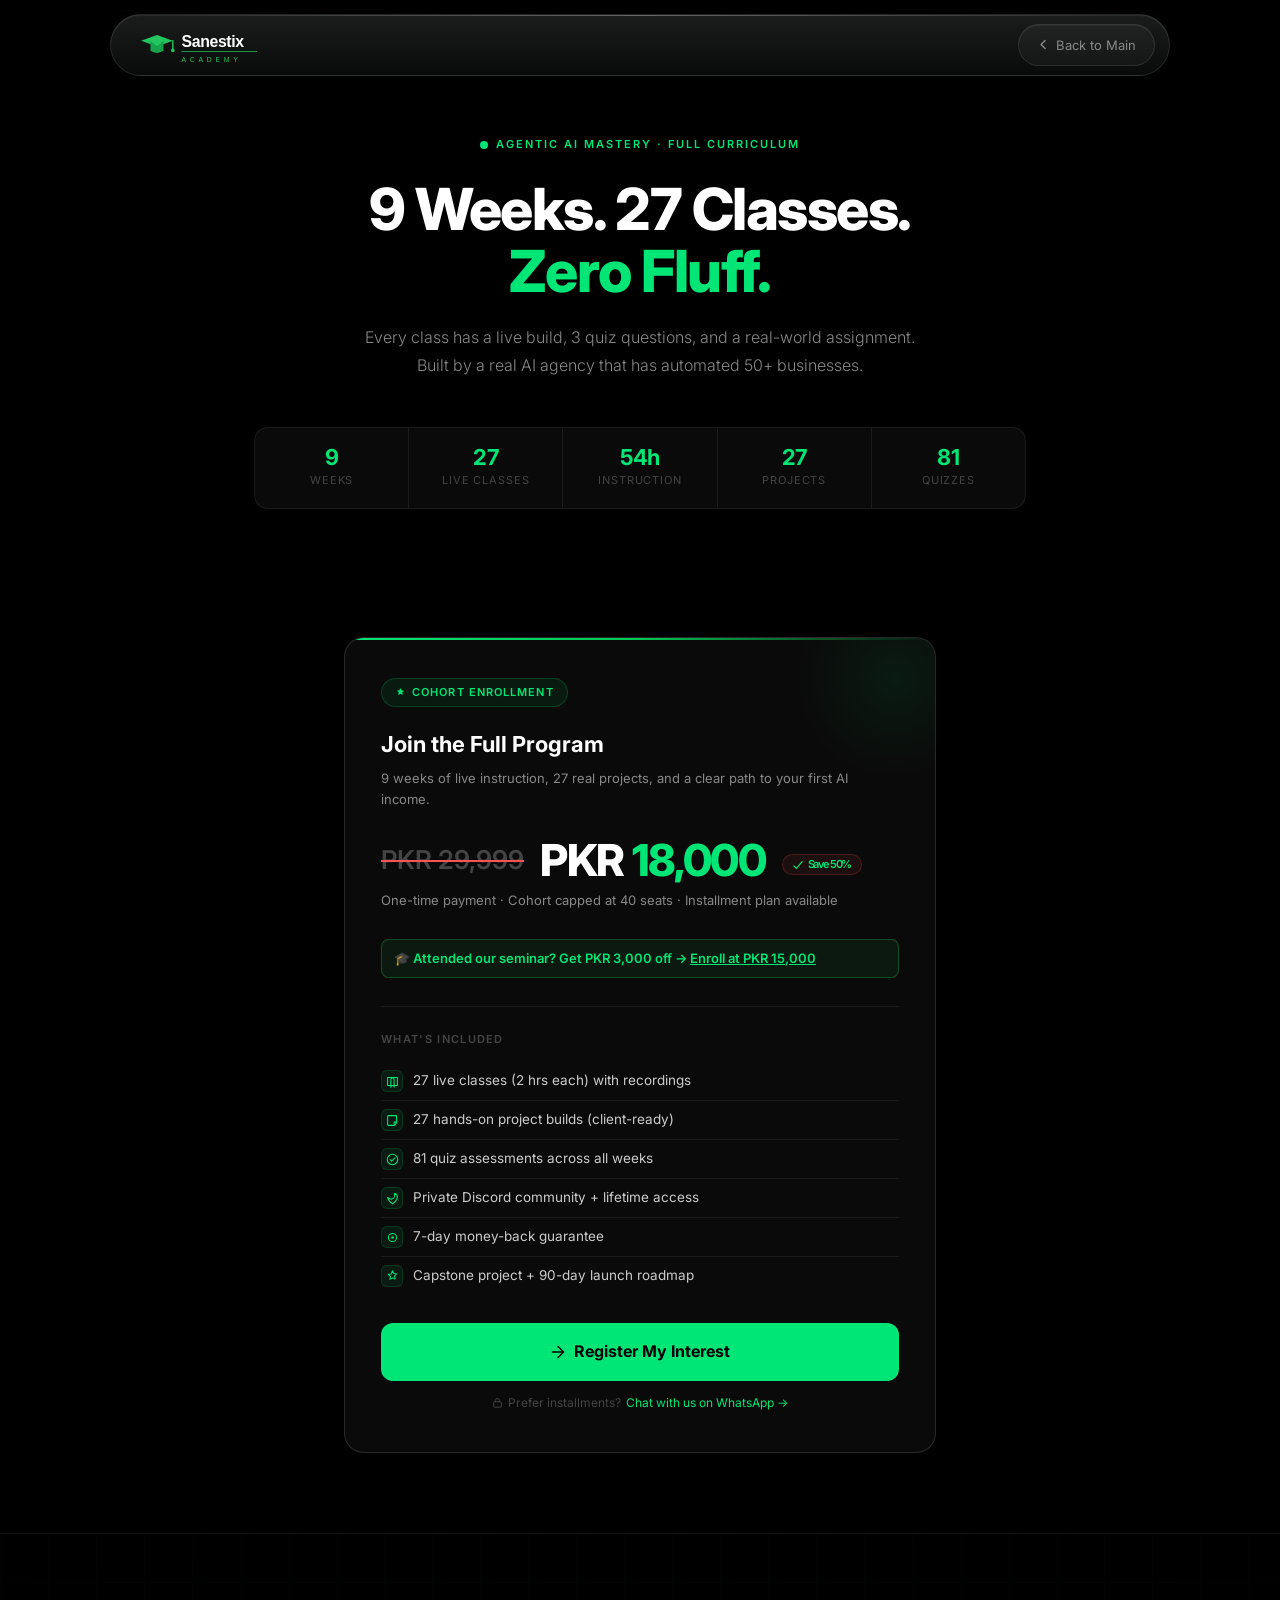
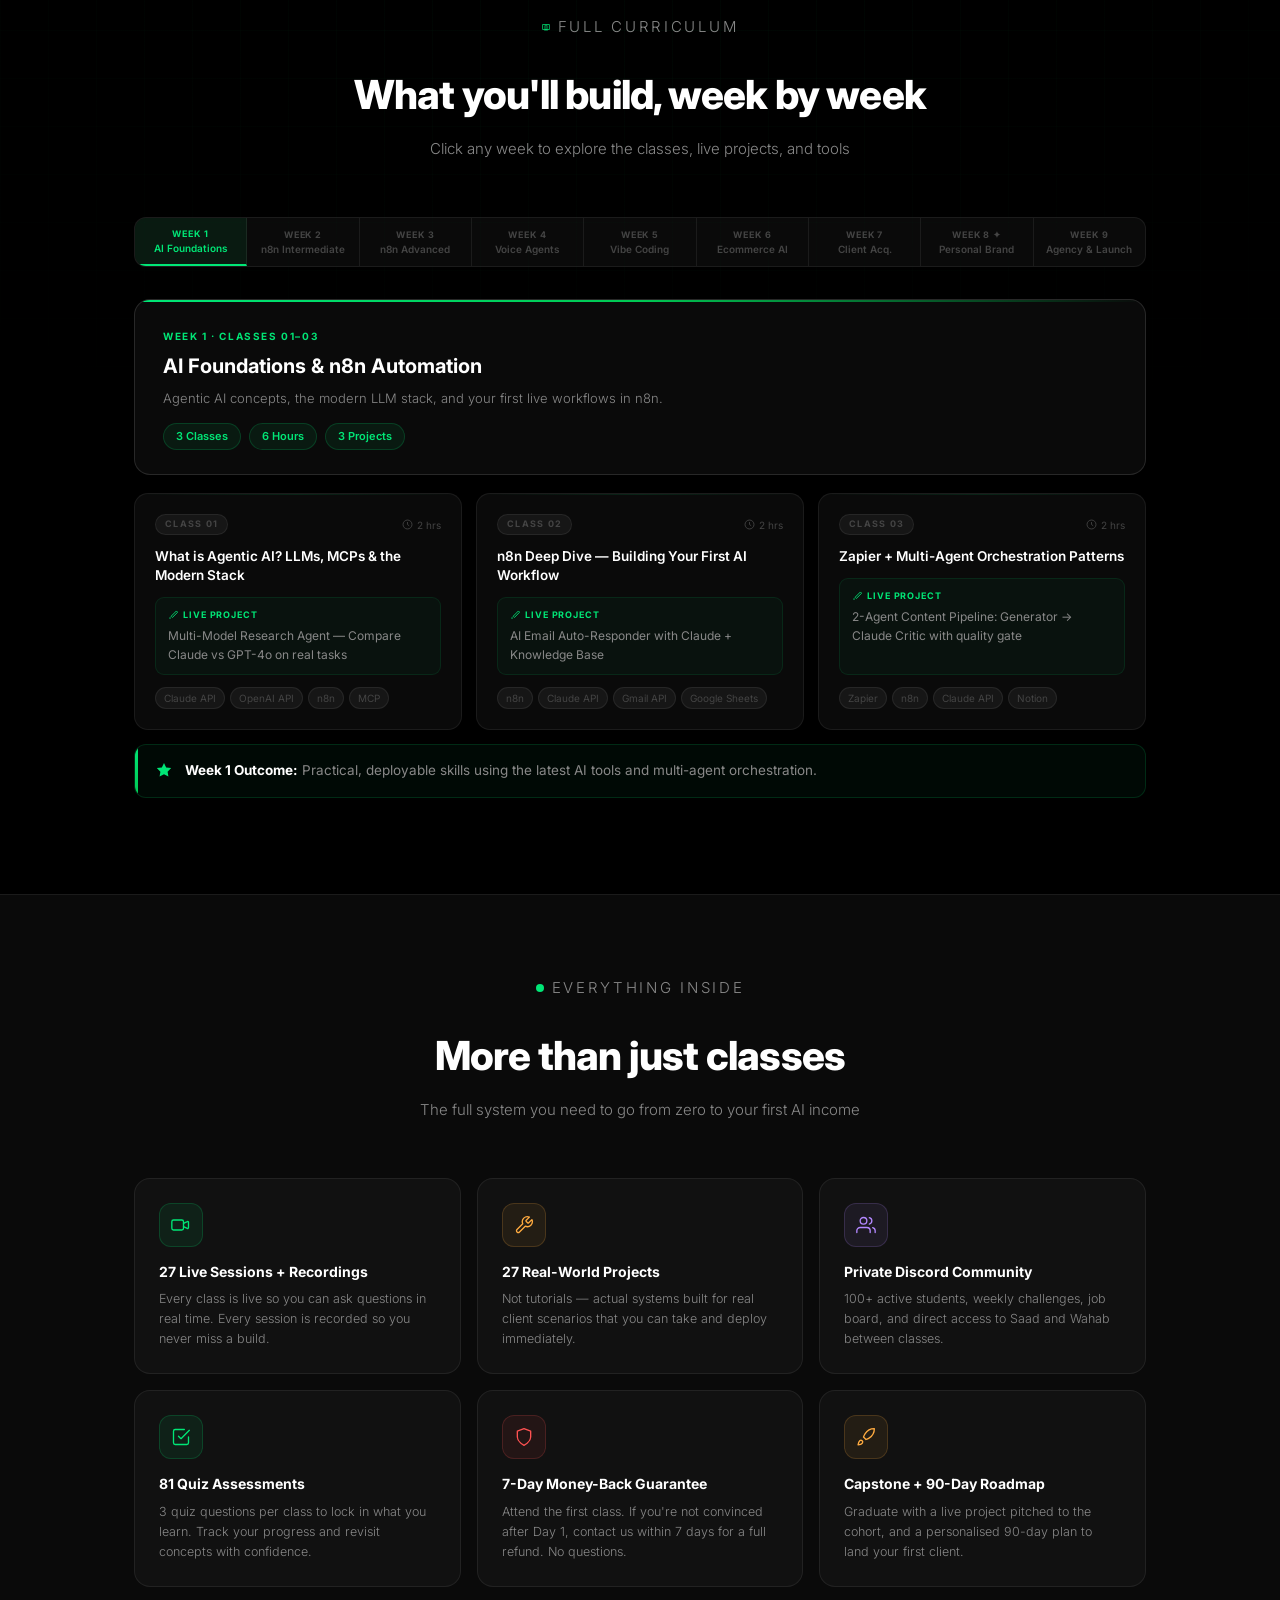
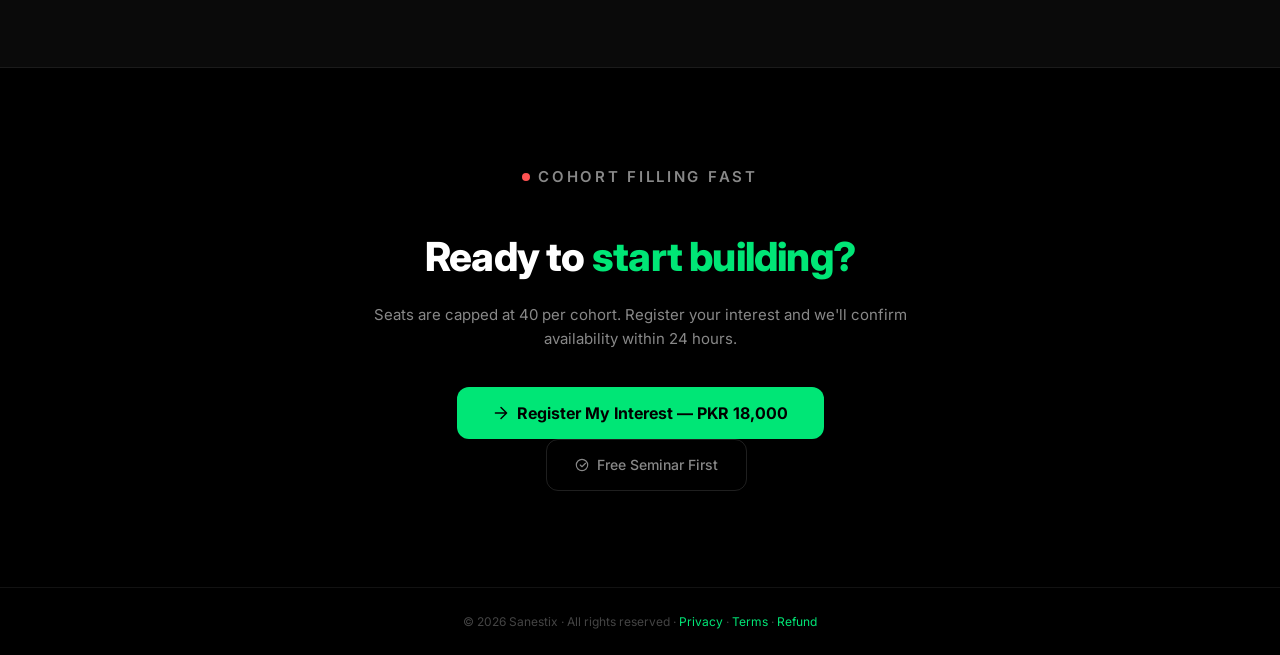
==== commit 35bff7df: "Update course.html" ====
--- a/course.html
+++ b/course.html
@@ -661,7 +661,7 @@
 
     <div class="price-row">
       <div class="price-old">PKR 29,999</div>
-      <div class="price-new">PKR <span>14,999</span>
+      <div class="price-new">PKR <span>18,000</span>
         <span class="save-badge">
           <svg width="10" height="10" viewBox="0 0 12 12" fill="none"><polyline points="1,7 4,10 11,2" stroke="currentColor" stroke-width="1.5" stroke-linecap="round" stroke-linejoin="round"/></svg>
           Save 50%
@@ -669,6 +669,9 @@
       </div>
     </div>
     <p class="price-note">One-time payment · Cohort capped at 40 seats · Installment plan available</p>
+    <p class="price-note" style="background:rgba(34,197,94,0.08);border:1px solid rgba(34,197,94,0.3);border-radius:8px;padding:8px 12px;color:var(--g1);font-weight:600;">
+      🎓 Attended our seminar? Get PKR 3,000 off → <a href="enroll.html?ref=seminar" style="color:var(--g1);text-decoration:underline;">Enroll at PKR 15,000</a>
+    </p>
 
     <div class="pricing-divider"></div>
 
@@ -979,7 +982,7 @@
   <div>
     <button class="btn-green" onclick="window.location.href='enroll.html'">
       <svg width="16" height="16" viewBox="0 0 20 20" fill="none"><path d="M3 10h14M10 3l7 7-7 7" stroke="#000" stroke-width="1.8" stroke-linecap="round" stroke-linejoin="round"/></svg>
-      Register My Interest — PKR 14,999
+      Register My Interest — PKR 18,000
     </button>
     <a href="seminar.html" class="btn-ghost">
       <svg width="14" height="14" viewBox="0 0 16 16" fill="none"><circle cx="8" cy="8" r="6.5" stroke="currentColor" stroke-width="1.3"/><path d="M6 8l2 2 4-4" stroke="currentColor" stroke-width="1.3" stroke-linecap="round" stroke-linejoin="round"/></svg>
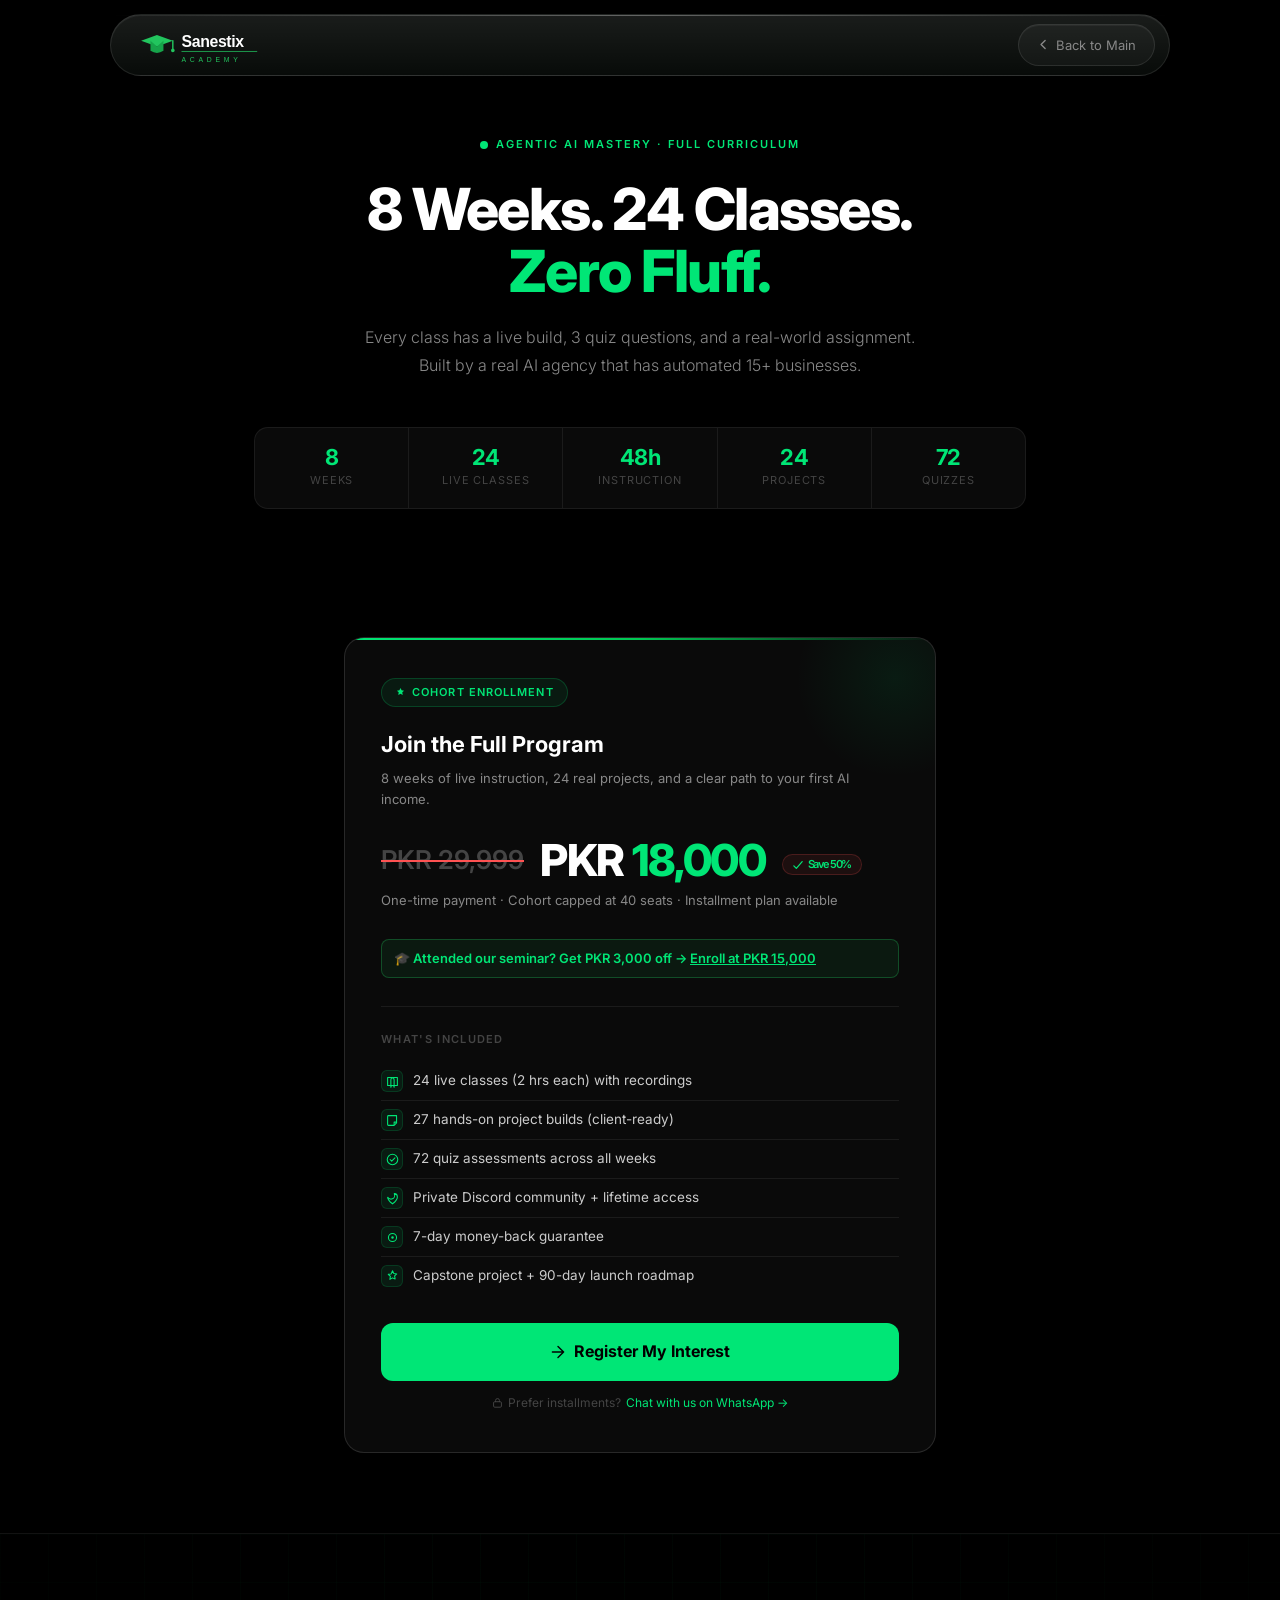
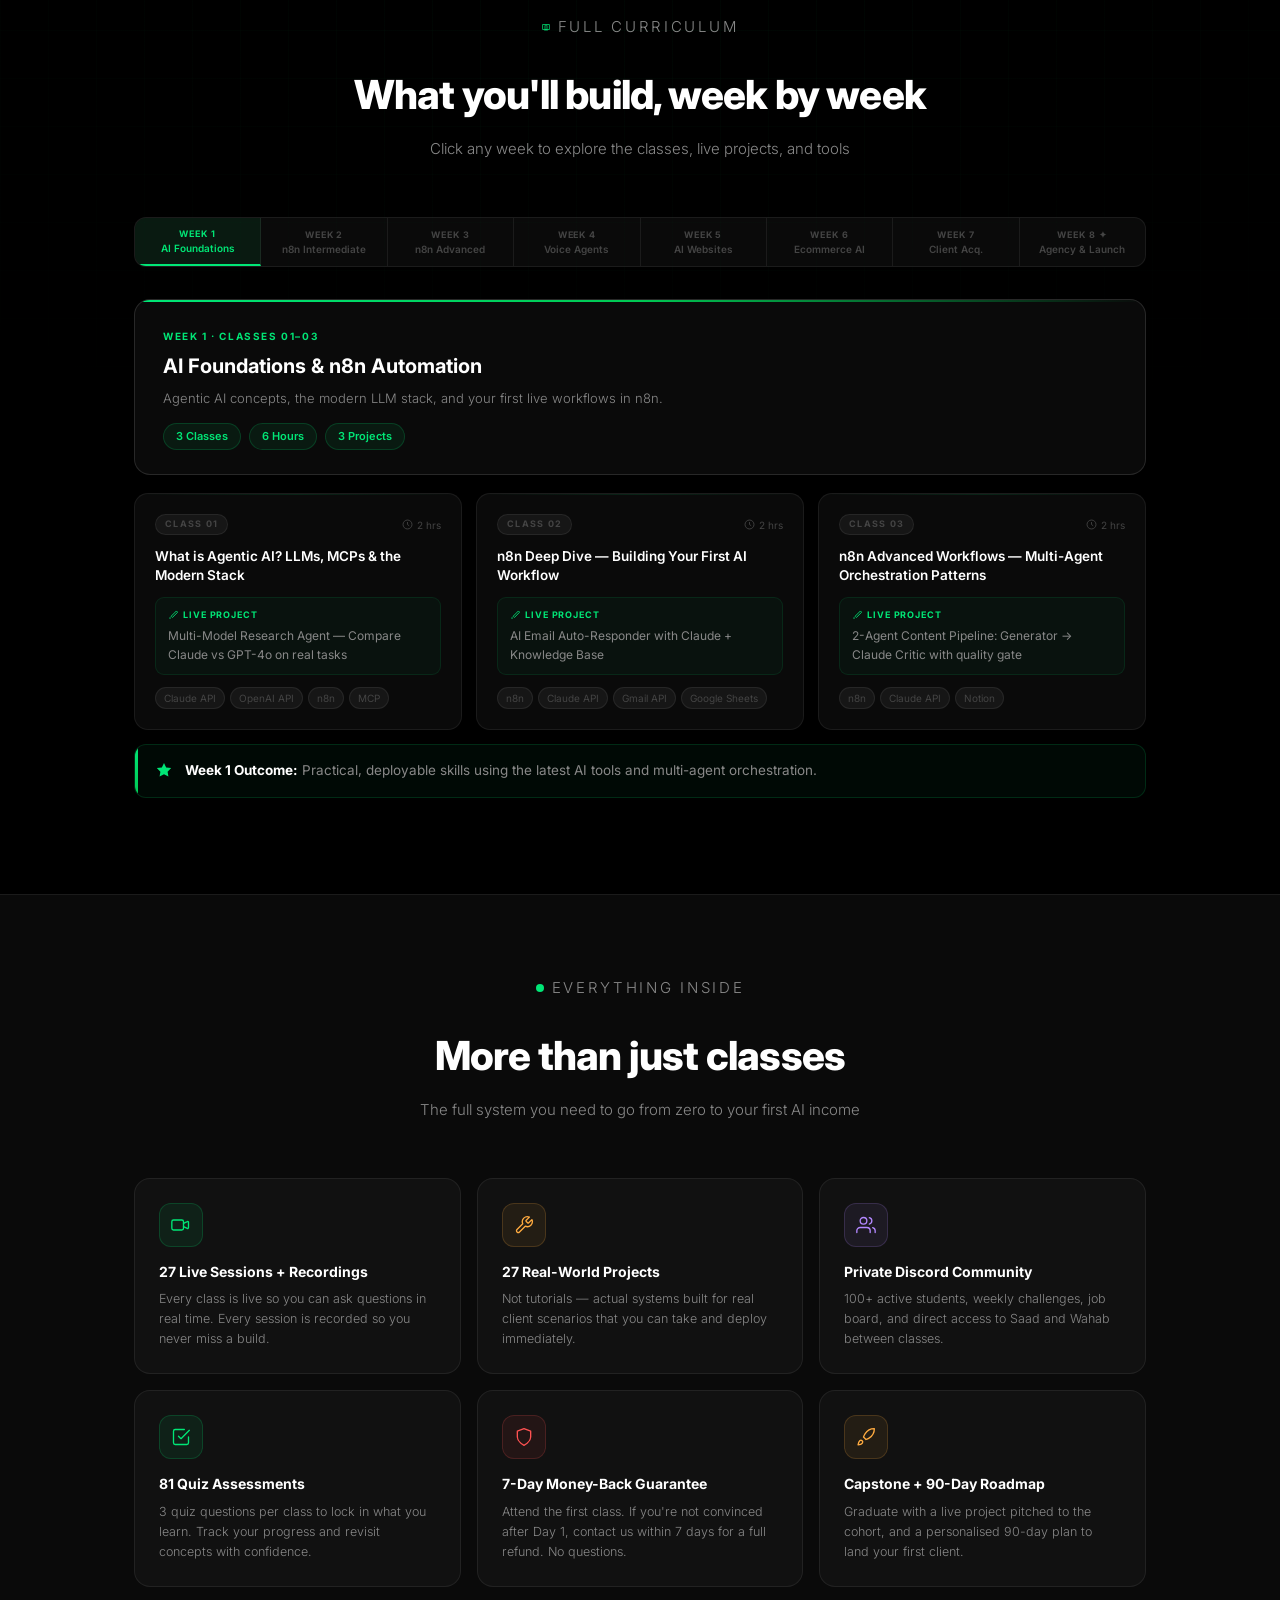
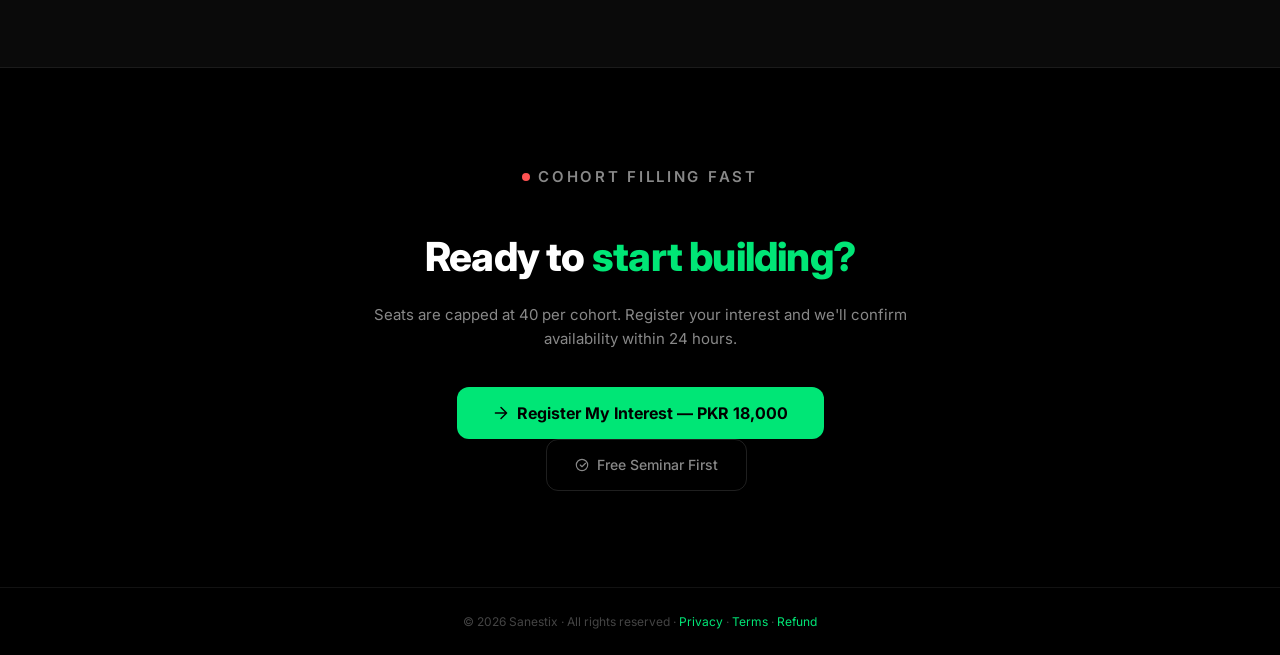
==== commit bf206c1b: "Update course.html" ====
--- a/course.html
+++ b/course.html
@@ -5,8 +5,8 @@
   <link rel="icon" type="image/svg+xml" href="favicon.svg">
 <meta name="viewport" content="width=device-width, initial-scale=1.0">
 <title>Course Curriculum — Agentic AI Mastery | Sanestix Academy</title>
-<meta name="description" content="Explore the full 9-week curriculum of Agentic AI Mastery by Sanestix. 27 live classes covering AI agents, automation, and real-world AI projects — zero fluff.">
-<meta name="keywords" content="AI agents curriculum, agentic AI syllabus, 9 week AI course, Sanestix course content, AI automation training">
+<meta name="description" content="Explore the full 8-week curriculum of Agentic AI Mastery by Sanestix. 24 live classes covering AI agents, automation, and real-world AI projects — zero fluff.">
+<meta name="keywords" content="AI agents curriculum, agentic AI syllabus, 8 week AI course, Sanestix course content, AI automation training">
 <meta name="author" content="Sanestix">
 <link rel="canonical" href="https://academy.sanestix.com/course.html">
 
@@ -14,7 +14,7 @@
 <meta property="og:type" content="website">
 <meta property="og:url" content="https://academy.sanestix.com/course.html">
 <meta property="og:title" content="Course Curriculum — Agentic AI Mastery | Sanestix Academy">
-<meta property="og:description" content="9 weeks. 27 classes. Full curriculum for building production AI agents. Explore the Sanestix Agentic AI Mastery program.">
+<meta property="og:description" content="8 weeks. 24 classes. Full curriculum for building production AI agents. Explore the Sanestix Agentic AI Mastery program.">
 <meta property="og:image" content="https://academy.sanestix.com/og-home.png">
 <meta property="og:site_name" content="Sanestix Academy">
 
@@ -22,7 +22,7 @@
 <meta name="twitter:card" content="summary_large_image">
 <meta name="twitter:url" content="https://academy.sanestix.com/course.html">
 <meta name="twitter:title" content="Course Curriculum — Agentic AI Mastery | Sanestix Academy">
-<meta name="twitter:description" content="9 weeks. 27 classes. Full curriculum for building production AI agents.">
+<meta name="twitter:description" content="8 weeks. 24 classes. Full curriculum for building production AI agents.">
 <meta name="twitter:image" content="https://academy.sanestix.com/og-home.png">
 
 <link rel="preconnect" href="https://fonts.googleapis.com">
@@ -617,28 +617,28 @@
     <svg width="8" height="8" viewBox="0 0 8 8"><circle cx="4" cy="4" r="4" fill="#00e676"/></svg>
     Agentic AI Mastery · Full Curriculum
   </div>
-  <h1>9 Weeks. 27 Classes.<br><em>Zero Fluff.</em></h1>
-  <p class="hero-sub">Every class has a live build, 3 quiz questions, and a real-world assignment. Built by a real AI agency that has automated 50+ businesses.</p>
+  <h1>8 Weeks. 24 Classes.<br><em>Zero Fluff.</em></h1>
+        <p class="hero-sub">Every class has a live build, 3 quiz questions, and a real-world assignment. Built by a real AI agency that has automated 15+ businesses.</p>
 
   <div class="stats-strip">
     <div class="stat-cell">
-      <div class="stat-num">9</div>
+      <div class="stat-num">8</div>
       <div class="stat-lbl">Weeks</div>
     </div>
     <div class="stat-cell">
-      <div class="stat-num">27</div>
+      <div class="stat-num">24</div>
       <div class="stat-lbl">Live Classes</div>
     </div>
     <div class="stat-cell">
-      <div class="stat-num">54h</div>
+      <div class="stat-num">48h</div>
       <div class="stat-lbl">Instruction</div>
     </div>
     <div class="stat-cell">
-      <div class="stat-num">27</div>
+      <div class="stat-num">24</div>
       <div class="stat-lbl">Projects</div>
     </div>
     <div class="stat-cell">
-      <div class="stat-num">81</div>
+      <div class="stat-num">72</div>
       <div class="stat-lbl">Quizzes</div>
     </div>
   </div>
@@ -656,7 +656,7 @@
 
     <div class="pricing-head">
       <h2>Join the Full Program</h2>
-      <p>9 weeks of live instruction, 27 real projects, and a clear path to your first AI income.</p>
+      <p>8 weeks of live instruction, 24 real projects, and a clear path to your first AI income.</p>
     </div>
 
     <div class="price-row">
@@ -682,7 +682,7 @@
         <div class="include-icon">
           <svg width="13" height="13" viewBox="0 0 16 16" fill="none"><path d="M2 3h5a3 3 0 013 3v9a2 2 0 00-2-2H2z" stroke="#00e676" stroke-width="1.3" stroke-linecap="round" stroke-linejoin="round"/><path d="M14 3h-5a3 3 0 00-3 3v9a2 2 0 012-2h6z" stroke="#00e676" stroke-width="1.3" stroke-linecap="round" stroke-linejoin="round"/></svg>
         </div>
-        27 live classes (2 hrs each) with recordings
+        24 live classes (2 hrs each) with recordings
       </div>
       <div class="include-item">
         <div class="include-icon">
@@ -694,7 +694,7 @@
         <div class="include-icon">
           <svg width="13" height="13" viewBox="0 0 16 16" fill="none"><circle cx="8" cy="8" r="6.5" stroke="#00e676" stroke-width="1.3"/><polyline points="5,8 7,10 11,6" stroke="#00e676" stroke-width="1.3" stroke-linecap="round" stroke-linejoin="round"/></svg>
         </div>
-        81 quiz assessments across all weeks
+        72 quiz assessments across all weeks
       </div>
       <div class="include-item">
         <div class="include-icon">
@@ -745,11 +745,10 @@
       <button class="week-btn" onclick="switchWeek(2)"><span class="wn">Week 2</span><span class="wl">n8n Intermediate</span></button>
       <button class="week-btn" onclick="switchWeek(3)"><span class="wn">Week 3</span><span class="wl">n8n Advanced</span></button>
       <button class="week-btn" onclick="switchWeek(4)"><span class="wn">Week 4</span><span class="wl">Voice Agents</span></button>
-      <button class="week-btn" onclick="switchWeek(5)"><span class="wn">Week 5</span><span class="wl">Vibe Coding</span></button>
+      <button class="week-btn" onclick="switchWeek(5)"><span class="wn">Week 5</span><span class="wl">AI Websites</span></button>
       <button class="week-btn" onclick="switchWeek(6)"><span class="wn">Week 6</span><span class="wl">Ecommerce AI</span></button>
       <button class="week-btn" onclick="switchWeek(7)"><span class="wn">Week 7</span><span class="wl">Client Acq.</span></button>
-      <button class="week-btn" onclick="switchWeek(8)"><span class="wn">Week 8 ✦</span><span class="wl">Personal Brand</span></button>
-      <button class="week-btn" onclick="switchWeek(9)"><span class="wn">Week 9</span><span class="wl">Agency & Launch</span></button>
+      <button class="week-btn" onclick="switchWeek(8)"><span class="wn">Week 8 ✦</span><span class="wl">Agency & Launch</span></button>
     </div>
 
     <!-- WEEK 1 -->
@@ -775,9 +774,9 @@
         </div>
         <div class="class-card">
           <div class="class-top"><div class="class-num">Class 03</div><div class="class-dur"><svg width="11" height="11" viewBox="0 0 16 16" fill="none"><circle cx="8" cy="8" r="6.5" stroke="currentColor" stroke-width="1.3"/><path d="M8 5v3l2 1.5" stroke="currentColor" stroke-width="1.3" stroke-linecap="round"/></svg> 2 hrs</div></div>
-          <div class="class-title">Zapier + Multi-Agent Orchestration Patterns</div>
+          <div class="class-title">n8n Advanced Workflows — Multi-Agent Orchestration Patterns</div>
           <div class="class-project"><div class="project-label"><svg width="10" height="10" viewBox="0 0 16 16" fill="none"><path d="M13 2l-8 8 2 2 8-8z" stroke="#00e676" stroke-width="1.4" stroke-linecap="round" stroke-linejoin="round"/><path d="M2 14l3-1-2-2z" fill="#00e676"/></svg> Live Project</div><div class="project-title">2-Agent Content Pipeline: Generator → Claude Critic with quality gate</div></div>
-          <div class="class-tools"><span class="tool-tag">Zapier</span><span class="tool-tag">n8n</span><span class="tool-tag">Claude API</span><span class="tool-tag">Notion</span></div>
+          <div class="class-tools"><span class="tool-tag">n8n</span><span class="tool-tag">Claude API</span><span class="tool-tag">Notion</span></div>
         </div>
       </div>
       <div class="outcome-bar">
@@ -853,16 +852,16 @@
     <div class="week-panel" id="w5">
       <div class="week-header-card">
         <div class="week-label">Week 5 · Classes 13–15</div>
-        <div class="week-title">Vibe Coding — Lovable, Cursor & Claude Code</div>
-        <div class="week-desc">Build and deploy full apps with AI using natural language — no traditional dev skills required.</div>
+        <div class="week-title">Vibe Coding — Building AI-Powered Websites & Web Apps</div>
+        <div class="week-desc">Build, deploy, and integrate AI into full websites and web apps using natural language — no traditional dev skills required.</div>
         <div class="week-pills"><span class="week-pill">3 Classes</span><span class="week-pill">6 Hours</span><span class="week-pill">3 Projects</span></div>
       </div>
       <div class="classes-grid">
         <div class="class-card"><div class="class-top"><div class="class-num">Class 13</div><div class="class-dur"><svg width="11" height="11" viewBox="0 0 16 16" fill="none"><circle cx="8" cy="8" r="6.5" stroke="currentColor" stroke-width="1.3"/><path d="M8 5v3l2 1.5" stroke="currentColor" stroke-width="1.3" stroke-linecap="round"/></svg> 2 hrs</div></div><div class="class-title">Vibe Coding with Lovable — Full-Stack Apps Fast</div><div class="class-project"><div class="project-label"><svg width="10" height="10" viewBox="0 0 16 16" fill="none"><path d="M13 2l-8 8 2 2 8-8z" stroke="#00e676" stroke-width="1.4" stroke-linecap="round" stroke-linejoin="round"/><path d="M2 14l3-1-2-2z" fill="#00e676"/></svg> Live Project</div><div class="project-title">Client-Facing AI Dashboard SaaS MVP — deployed in class</div></div><div class="class-tools"><span class="tool-tag">Lovable</span><span class="tool-tag">Supabase</span><span class="tool-tag">Tailwind</span><span class="tool-tag">Vercel</span></div></div>
-        <div class="class-card"><div class="class-top"><div class="class-num">Class 14</div><div class="class-dur"><svg width="11" height="11" viewBox="0 0 16 16" fill="none"><circle cx="8" cy="8" r="6.5" stroke="currentColor" stroke-width="1.3"/><path d="M8 5v3l2 1.5" stroke="currentColor" stroke-width="1.3" stroke-linecap="round"/></svg> 2 hrs</div></div><div class="class-title">Claude Code — Agentic Coding in the Terminal</div><div class="class-project"><div class="project-label"><svg width="10" height="10" viewBox="0 0 16 16" fill="none"><path d="M13 2l-8 8 2 2 8-8z" stroke="#00e676" stroke-width="1.4" stroke-linecap="round" stroke-linejoin="round"/><path d="M2 14l3-1-2-2z" fill="#00e676"/></svg> Live Project</div><div class="project-title">AI Invoice Generator & PDF Emailer built entirely via Claude Code CLI</div></div><div class="class-tools"><span class="tool-tag">Claude Code</span><span class="tool-tag">Node.js</span><span class="tool-tag">PDFKit</span><span class="tool-tag">GitHub</span></div></div>
-        <div class="class-card"><div class="class-top"><div class="class-num">Class 15</div><div class="class-dur"><svg width="11" height="11" viewBox="0 0 16 16" fill="none"><circle cx="8" cy="8" r="6.5" stroke="currentColor" stroke-width="1.3"/><path d="M8 5v3l2 1.5" stroke="currentColor" stroke-width="1.3" stroke-linecap="round"/></svg> 2 hrs</div></div><div class="class-title">Cursor + Full Client Delivery Workflow</div><div class="class-project"><div class="project-label"><svg width="10" height="10" viewBox="0 0 16 16" fill="none"><path d="M13 2l-8 8 2 2 8-8z" stroke="#00e676" stroke-width="1.4" stroke-linecap="round" stroke-linejoin="round"/><path d="M2 14l3-1-2-2z" fill="#00e676"/></svg> Live Project</div><div class="project-title">Client-Ready AI Contract Reviewer SaaS — built and deployed live</div></div><div class="class-tools"><span class="tool-tag">Cursor</span><span class="tool-tag">Next.js</span><span class="tool-tag">Claude API</span><span class="tool-tag">Vercel</span></div></div>
-      </div>
-      <div class="outcome-bar"><svg width="18" height="18" viewBox="0 0 20 20" fill="none"><path d="M10 1l2.4 5 5.6.8-4 3.9.9 5.3L10 13.5 5.1 16l.9-5.3L2 6.8l5.6-.8z" fill="#00e676"/></svg><span><strong>Week 5 Outcome:</strong> Ship real deployed apps using AI-driven coding tools — no traditional dev skills required.</span></div>
+        <div class="class-card"><div class="class-top"><div class="class-num">Class 14</div><div class="class-dur"><svg width="11" height="11" viewBox="0 0 16 16" fill="none"><circle cx="8" cy="8" r="6.5" stroke="currentColor" stroke-width="1.3"/><path d="M8 5v3l2 1.5" stroke="currentColor" stroke-width="1.3" stroke-linecap="round"/></svg> 2 hrs</div></div><div class="class-title">Understanding AI-Powered Websites — How LLMs Power Modern Web Experiences</div><div class="class-project"><div class="project-label"><svg width="10" height="10" viewBox="0 0 16 16" fill="none"><path d="M13 2l-8 8 2 2 8-8z" stroke="#00e676" stroke-width="1.4" stroke-linecap="round" stroke-linejoin="round"/><path d="M2 14l3-1-2-2z" fill="#00e676"/></svg> Live Project</div><div class="project-title">AI Chat Widget + Smart FAQ System integrated into a live client website</div></div><div class="class-tools"><span class="tool-tag">Lovable</span><span class="tool-tag">Claude API</span><span class="tool-tag">Supabase</span><span class="tool-tag">Vercel</span></div></div>
+        <div class="class-card"><div class="class-top"><div class="class-num">Class 15</div><div class="class-dur"><svg width="11" height="11" viewBox="0 0 16 16" fill="none"><circle cx="8" cy="8" r="6.5" stroke="currentColor" stroke-width="1.3"/><path d="M8 5v3l2 1.5" stroke="currentColor" stroke-width="1.3" stroke-linecap="round"/></svg> 2 hrs</div></div><div class="class-title">Full AI Website Build — Lead Gen, Booking & Personalization</div><div class="class-project"><div class="project-label"><svg width="10" height="10" viewBox="0 0 16 16" fill="none"><path d="M13 2l-8 8 2 2 8-8z" stroke="#00e676" stroke-width="1.4" stroke-linecap="round" stroke-linejoin="round"/><path d="M2 14l3-1-2-2z" fill="#00e676"/></svg> Live Project</div><div class="project-title">AI-Powered Business Website with chatbot, smart forms & n8n backend — deployed live</div></div><div class="class-tools"><span class="tool-tag">Lovable</span><span class="tool-tag">n8n</span><span class="tool-tag">Claude API</span><span class="tool-tag">Vercel</span></div></div>
+      </div>
+      <div class="outcome-bar"><svg width="18" height="18" viewBox="0 0 20 20" fill="none"><path d="M10 1l2.4 5 5.6.8-4 3.9.9 5.3L10 13.5 5.1 16l.9-5.3L2 6.8l5.6-.8z" fill="#00e676"/></svg><span><strong>Week 5 Outcome:</strong> Ship real AI-powered websites and web apps — with intelligent chatbots, lead capture, and automation baked in.</span></div>
     </div>
 
     <!-- WEEK 6 -->
@@ -900,33 +899,17 @@
     <!-- WEEK 8 -->
     <div class="week-panel" id="w8">
       <div class="week-header-card">
-        <div class="week-label">Week 8 · Classes 22–24 — ✦ NEW</div>
-        <div class="week-title">Personal Branding & Content Authority</div>
-        <div class="week-desc">Build your audience, authority, and inbound pipeline — cold outreach gets you clients, content brings them to you.</div>
-        <div class="week-pills"><span class="week-pill">3 Classes</span><span class="week-pill">6 Hours</span><span class="week-pill">3 Projects</span></div>
+        <div class="week-label">Week 8 · Classes 22–24 — ✦ FINAL</div>
+        <div class="week-title">Brand, Agency Building & Capstone Launch</div>
+        <div class="week-desc">Build your personal brand, launch your freelance or agency business, and ship your final client-ready project.</div>
+        <div class="week-pills"><span class="week-pill">3 Classes</span><span class="week-pill">6 Hours</span><span class="week-pill">Capstone</span></div>
       </div>
       <div class="classes-grid">
-        <div class="class-card"><div class="class-top"><div class="class-num">Class 22</div><div class="class-dur"><svg width="11" height="11" viewBox="0 0 16 16" fill="none"><circle cx="8" cy="8" r="6.5" stroke="currentColor" stroke-width="1.3"/><path d="M8 5v3l2 1.5" stroke="currentColor" stroke-width="1.3" stroke-linecap="round"/></svg> 2 hrs</div></div><div class="class-title">Building Your Personal Brand as an AI Expert</div><div class="class-project"><div class="project-label"><svg width="10" height="10" viewBox="0 0 16 16" fill="none"><path d="M13 2l-8 8 2 2 8-8z" stroke="#00e676" stroke-width="1.4" stroke-linecap="round" stroke-linejoin="round"/><path d="M2 14l3-1-2-2z" fill="#00e676"/></svg> Live Project</div><div class="project-title">Full Personal Brand System — LinkedIn profile + content calendar + newsletter</div></div><div class="class-tools"><span class="tool-tag">LinkedIn</span><span class="tool-tag">Beehiiv</span><span class="tool-tag">Canva AI</span><span class="tool-tag">Claude API</span></div></div>
-        <div class="class-card"><div class="class-top"><div class="class-num">Class 23</div><div class="class-dur"><svg width="11" height="11" viewBox="0 0 16 16" fill="none"><circle cx="8" cy="8" r="6.5" stroke="currentColor" stroke-width="1.3"/><path d="M8 5v3l2 1.5" stroke="currentColor" stroke-width="1.3" stroke-linecap="round"/></svg> 2 hrs</div></div><div class="class-title">AI-Powered Content Creation at Scale</div><div class="class-project"><div class="project-label"><svg width="10" height="10" viewBox="0 0 16 16" fill="none"><path d="M13 2l-8 8 2 2 8-8z" stroke="#00e676" stroke-width="1.4" stroke-linecap="round" stroke-linejoin="round"/><path d="M2 14l3-1-2-2z" fill="#00e676"/></svg> Live Project</div><div class="project-title">Automated Content Engine — Claude writes + schedules 12 posts from 1 idea</div></div><div class="class-tools"><span class="tool-tag">n8n</span><span class="tool-tag">Claude API</span><span class="tool-tag">Taplio</span><span class="tool-tag">LinkedIn API</span></div></div>
-        <div class="class-card"><div class="class-top"><div class="class-num">Class 24</div><div class="class-dur"><svg width="11" height="11" viewBox="0 0 16 16" fill="none"><circle cx="8" cy="8" r="6.5" stroke="currentColor" stroke-width="1.3"/><path d="M8 5v3l2 1.5" stroke="currentColor" stroke-width="1.3" stroke-linecap="round"/></svg> 2 hrs</div></div><div class="class-title">Authority Building — Case Studies, Testimonials & Inbound Systems</div><div class="class-project"><div class="project-label"><svg width="10" height="10" viewBox="0 0 16 16" fill="none"><path d="M13 2l-8 8 2 2 8-8z" stroke="#00e676" stroke-width="1.4" stroke-linecap="round" stroke-linejoin="round"/><path d="M2 14l3-1-2-2z" fill="#00e676"/></svg> Live Project</div><div class="project-title">Automated Inbound Lead Funnel — Content → Newsletter → Nurture → Booked Call</div></div><div class="class-tools"><span class="tool-tag">n8n</span><span class="tool-tag">Beehiiv</span><span class="tool-tag">Cal.com</span><span class="tool-tag">Notion</span></div></div>
-      </div>
-      <div class="outcome-bar"><svg width="18" height="18" viewBox="0 0 20 20" fill="none"><path d="M10 1l2.4 5 5.6.8-4 3.9.9 5.3L10 13.5 5.1 16l.9-5.3L2 6.8l5.6-.8z" fill="#00e676"/></svg><span><strong>Week 8 Outcome:</strong> A fully operational personal brand, content engine, and inbound funnel generating discovery calls on autopilot.</span></div>
-    </div>
-
-    <!-- WEEK 9 -->
-    <div class="week-panel" id="w9">
-      <div class="week-header-card">
-        <div class="week-label">Week 9 · Classes 25–27</div>
-        <div class="week-title">Freelancing, Agency Building & Capstone</div>
-        <div class="week-desc">Launch your business, scale to an agency, and present your final client-ready project.</div>
-        <div class="week-pills"><span class="week-pill">3 Classes</span><span class="week-pill">6 Hours</span><span class="week-pill">Capstone</span></div>
-      </div>
-      <div class="classes-grid">
-        <div class="class-card"><div class="class-top"><div class="class-num">Class 25</div><div class="class-dur"><svg width="11" height="11" viewBox="0 0 16 16" fill="none"><circle cx="8" cy="8" r="6.5" stroke="currentColor" stroke-width="1.3"/><path d="M8 5v3l2 1.5" stroke="currentColor" stroke-width="1.3" stroke-linecap="round"/></svg> 2 hrs</div></div><div class="class-title">Freelance Business Setup — Systems for Solo Operators</div><div class="class-project"><div class="project-label"><svg width="10" height="10" viewBox="0 0 16 16" fill="none"><path d="M13 2l-8 8 2 2 8-8z" stroke="#00e676" stroke-width="1.4" stroke-linecap="round" stroke-linejoin="round"/><path d="M2 14l3-1-2-2z" fill="#00e676"/></svg> Live Project</div><div class="project-title">Complete Freelance Business — portfolio, payments, and onboarding live</div></div><div class="class-tools"><span class="tool-tag">Lovable</span><span class="tool-tag">Stripe</span><span class="tool-tag">Upwork</span><span class="tool-tag">n8n</span></div></div>
-        <div class="class-card"><div class="class-top"><div class="class-num">Class 26</div><div class="class-dur"><svg width="11" height="11" viewBox="0 0 16 16" fill="none"><circle cx="8" cy="8" r="6.5" stroke="currentColor" stroke-width="1.3"/><path d="M8 5v3l2 1.5" stroke="currentColor" stroke-width="1.3" stroke-linecap="round"/></svg> 2 hrs</div></div><div class="class-title">Scaling to an Agency — Team, Tools & Systems</div><div class="class-project"><div class="project-label"><svg width="10" height="10" viewBox="0 0 16 16" fill="none"><path d="M13 2l-8 8 2 2 8-8z" stroke="#00e676" stroke-width="1.4" stroke-linecap="round" stroke-linejoin="round"/><path d="M2 14l3-1-2-2z" fill="#00e676"/></svg> Live Project</div><div class="project-title">Agency Operating System in Notion with MRR tracker and SOPs</div></div><div class="class-tools"><span class="tool-tag">Notion</span><span class="tool-tag">Claude API</span><span class="tool-tag">Agency OS</span><span class="tool-tag">MRR Tracker</span></div></div>
+        <div class="class-card"><div class="class-top"><div class="class-num">Class 22</div><div class="class-dur"><svg width="11" height="11" viewBox="0 0 16 16" fill="none"><circle cx="8" cy="8" r="6.5" stroke="currentColor" stroke-width="1.3"/><path d="M8 5v3l2 1.5" stroke="currentColor" stroke-width="1.3" stroke-linecap="round"/></svg> 2 hrs</div></div><div class="class-title">Personal Brand & Content Authority — Build Your Inbound Pipeline</div><div class="class-project"><div class="project-label"><svg width="10" height="10" viewBox="0 0 16 16" fill="none"><path d="M13 2l-8 8 2 2 8-8z" stroke="#00e676" stroke-width="1.4" stroke-linecap="round" stroke-linejoin="round"/><path d="M2 14l3-1-2-2z" fill="#00e676"/></svg> Live Project</div><div class="project-title">Full Personal Brand System — LinkedIn profile + content calendar + newsletter</div></div><div class="class-tools"><span class="tool-tag">LinkedIn</span><span class="tool-tag">Beehiiv</span><span class="tool-tag">Canva AI</span><span class="tool-tag">Claude API</span></div></div>
+        <div class="class-card"><div class="class-top"><div class="class-num">Class 23</div><div class="class-dur"><svg width="11" height="11" viewBox="0 0 16 16" fill="none"><circle cx="8" cy="8" r="6.5" stroke="currentColor" stroke-width="1.3"/><path d="M8 5v3l2 1.5" stroke="currentColor" stroke-width="1.3" stroke-linecap="round"/></svg> 2 hrs</div></div><div class="class-title">Freelance & Agency Setup — Systems, Pricing & Client Delivery</div><div class="class-project"><div class="project-label"><svg width="10" height="10" viewBox="0 0 16 16" fill="none"><path d="M13 2l-8 8 2 2 8-8z" stroke="#00e676" stroke-width="1.4" stroke-linecap="round" stroke-linejoin="round"/><path d="M2 14l3-1-2-2z" fill="#00e676"/></svg> Live Project</div><div class="project-title">Complete Freelance Business — portfolio, payments, and client onboarding live</div></div><div class="class-tools"><span class="tool-tag">Lovable</span><span class="tool-tag">Stripe</span><span class="tool-tag">Upwork</span><span class="tool-tag">n8n</span></div></div>
         <div class="class-card" style="border-color:rgba(0,230,118,0.2);"><div class="class-top"><div class="class-num" style="color:var(--g1);border-color:rgba(0,230,118,0.2);">Capstone</div><div class="class-dur" style="color:var(--g1);font-weight:600;"><svg width="11" height="11" viewBox="0 0 16 16" fill="none"><path d="M8 1.5l1.6 3.3 3.6.5-2.6 2.5.6 3.7L8 9.7 4.8 11.5l.6-3.7L2.8 5.3l3.6-.5z" fill="#00e676"/></svg> Final</div></div><div class="class-title">Capstone Project + 90-Day Launch Roadmap</div><div class="class-project" style="background:rgba(0,230,118,0.06);border-color:rgba(0,230,118,0.18);"><div class="project-label"><svg width="10" height="10" viewBox="0 0 16 16" fill="none"><path d="M8 1.5l1.6 3.3 3.6.5-2.6 2.5.6 3.7L8 9.7 4.8 11.5l.6-3.7L2.8 5.3l3.6-.5z" fill="#00e676"/></svg> Capstone</div><div class="project-title">Full Agentic AI Solution — live demo pitched as if to a real client</div></div><div class="class-tools"><span class="tool-tag">All course tools</span><span class="tool-tag">Vapi + Twilio</span><span class="tool-tag">n8n</span><span class="tool-tag">Claude API</span></div></div>
       </div>
-      <div class="outcome-bar"><svg width="18" height="18" viewBox="0 0 20 20" fill="none"><path d="M10 1l2.4 5 5.6.8-4 3.9.9 5.3L10 13.5 5.1 16l.9-5.3L2 6.8l5.6-.8z" fill="#00e676"/></svg><span><strong>Week 9 Outcome:</strong> Graduate as an operational freelancer or agency owner with a live portfolio and 90-day launch roadmap.</span></div>
+      <div class="outcome-bar"><svg width="18" height="18" viewBox="0 0 20 20" fill="none"><path d="M10 1l2.4 5 5.6.8-4 3.9.9 5.3L10 13.5 5.1 16l.9-5.3L2 6.8l5.6-.8z" fill="#00e676"/></svg><span><strong>Week 8 Outcome:</strong> Graduate as an operational freelancer or agency owner with a live portfolio, personal brand, and 90-day launch roadmap.</span></div>
     </div>
   </div>
 </section>
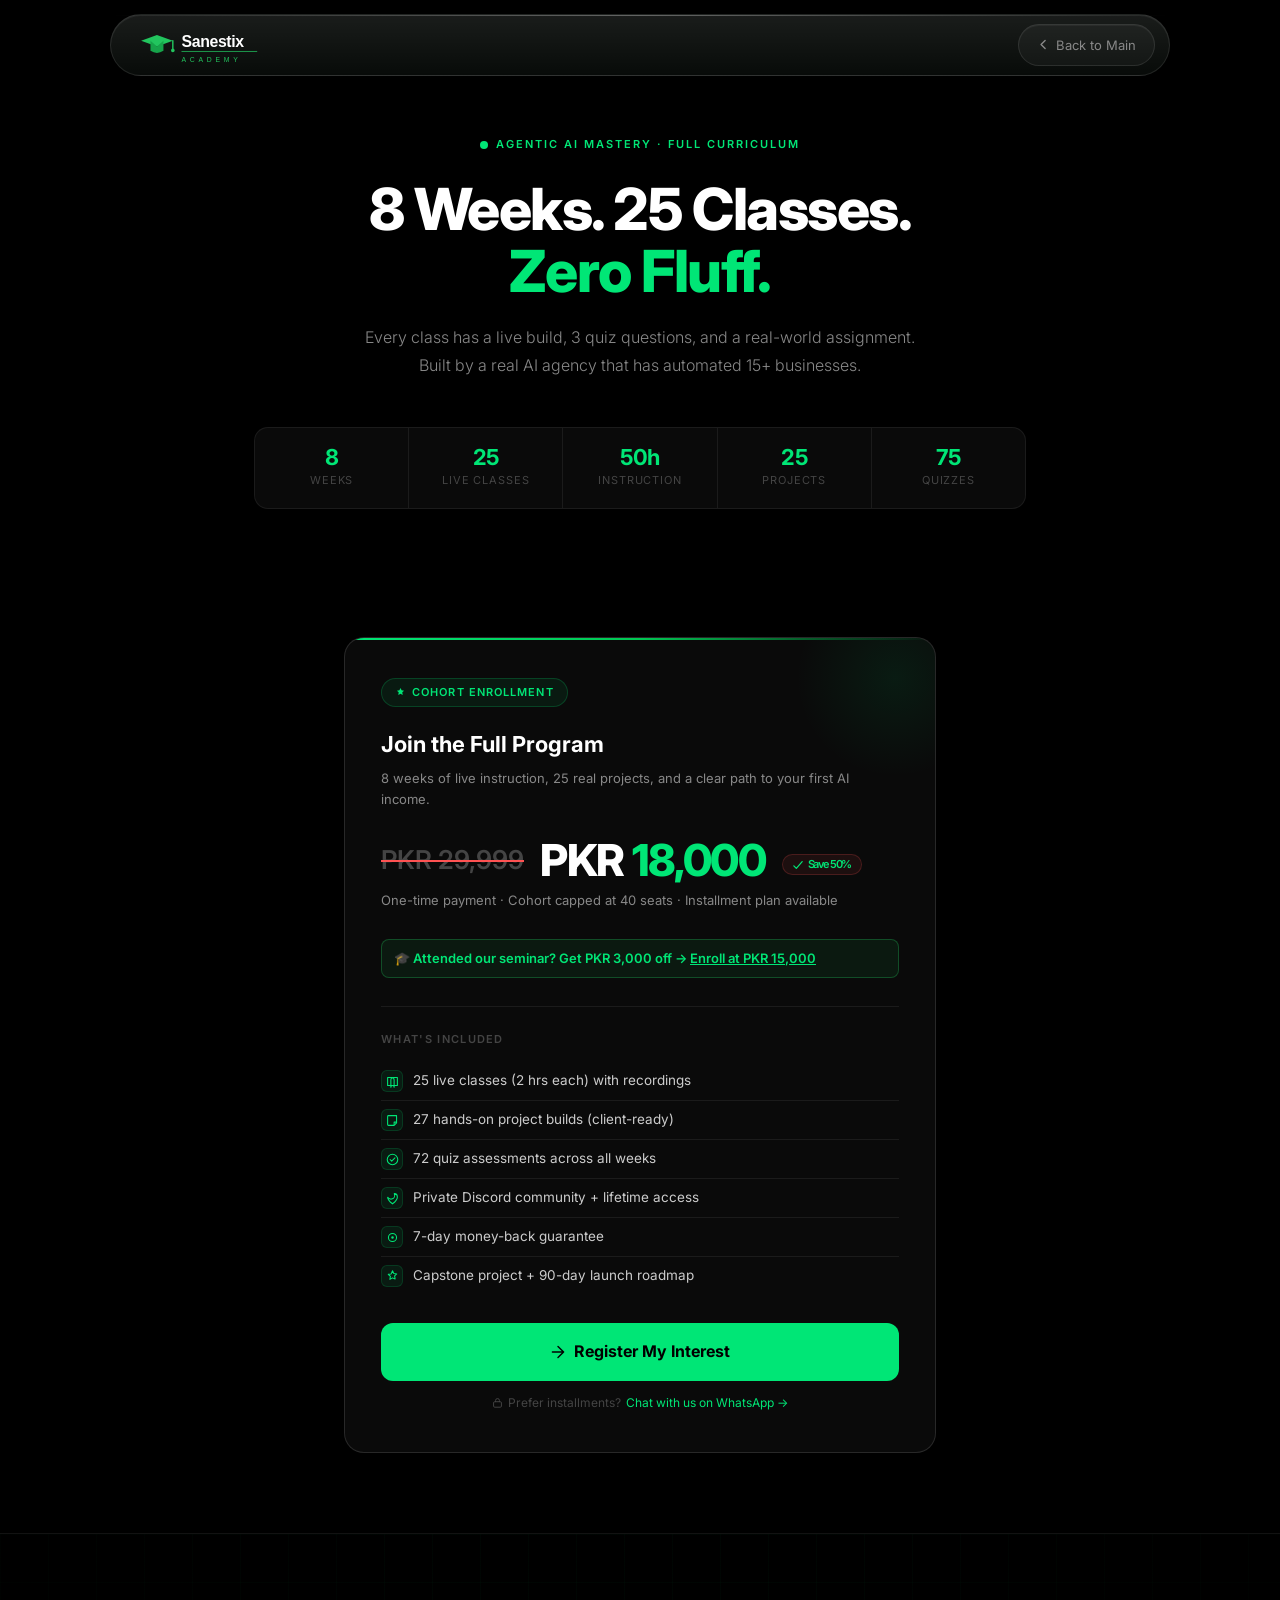
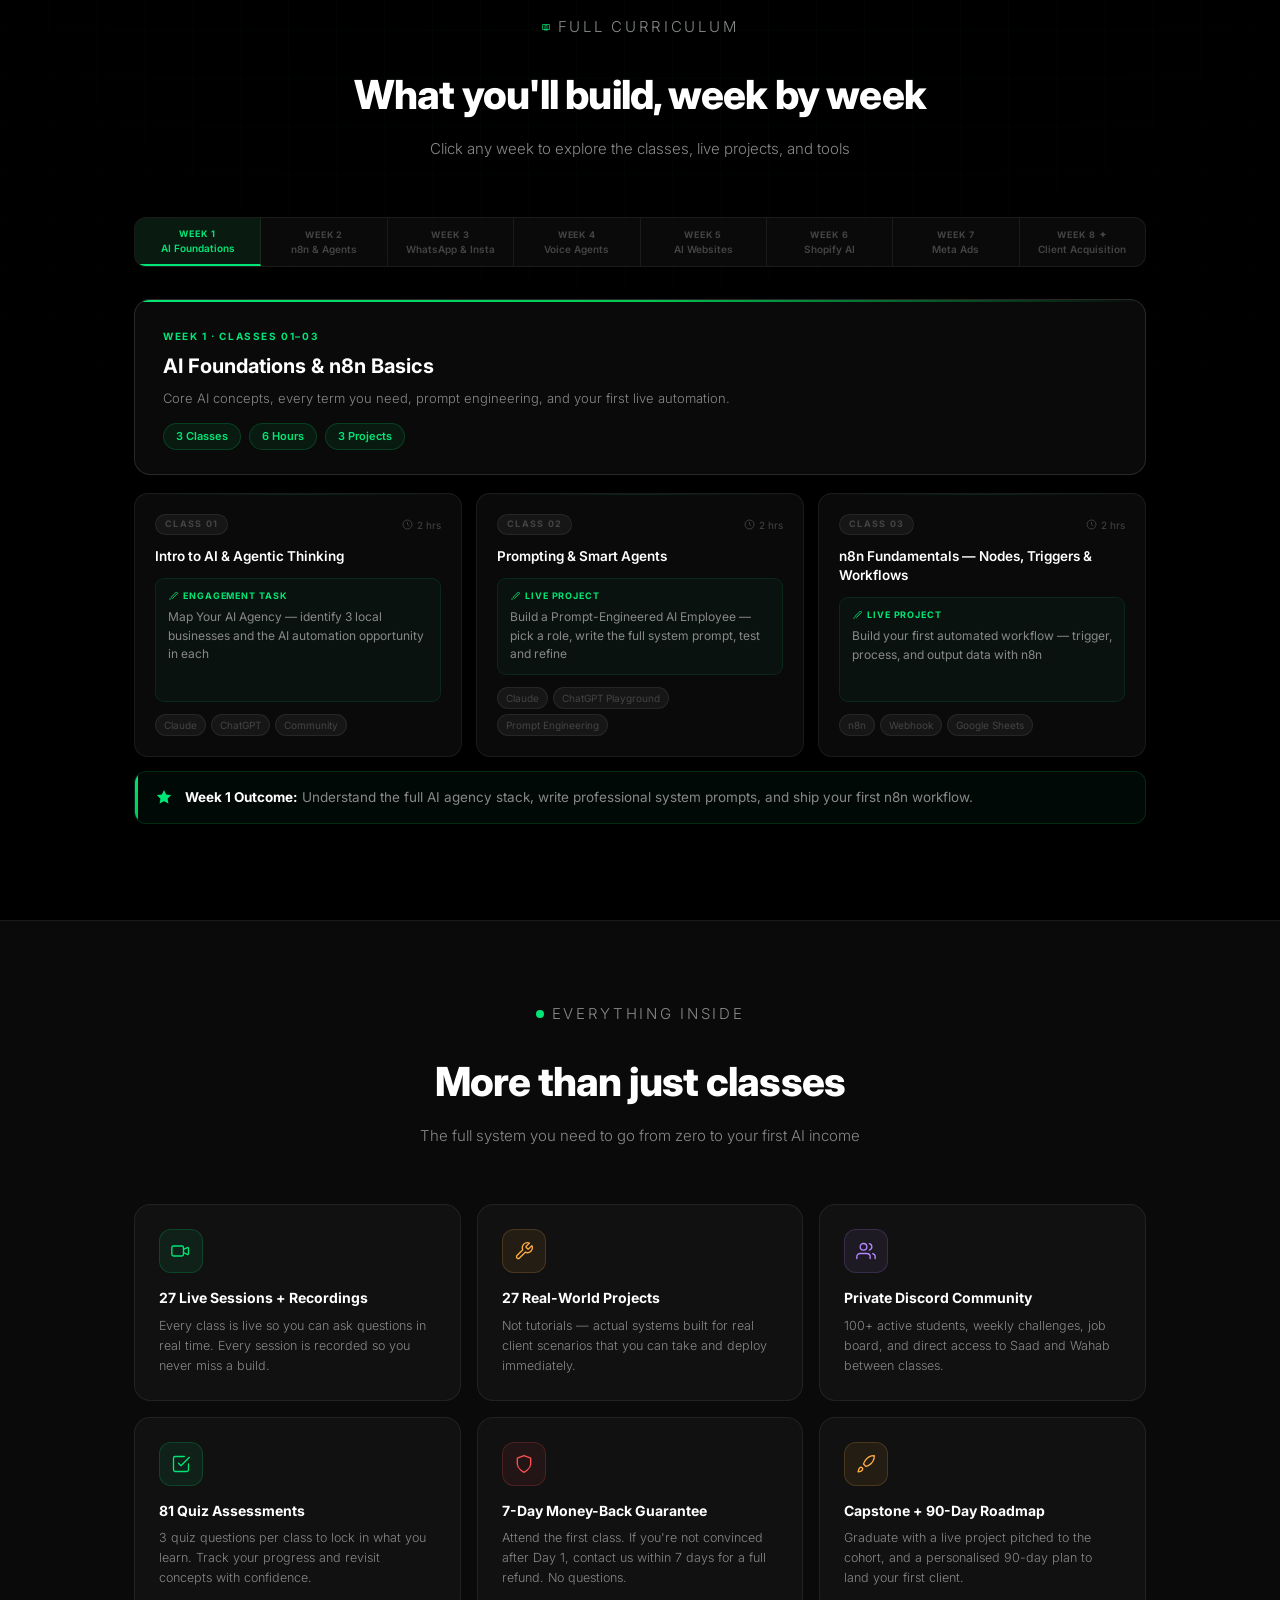
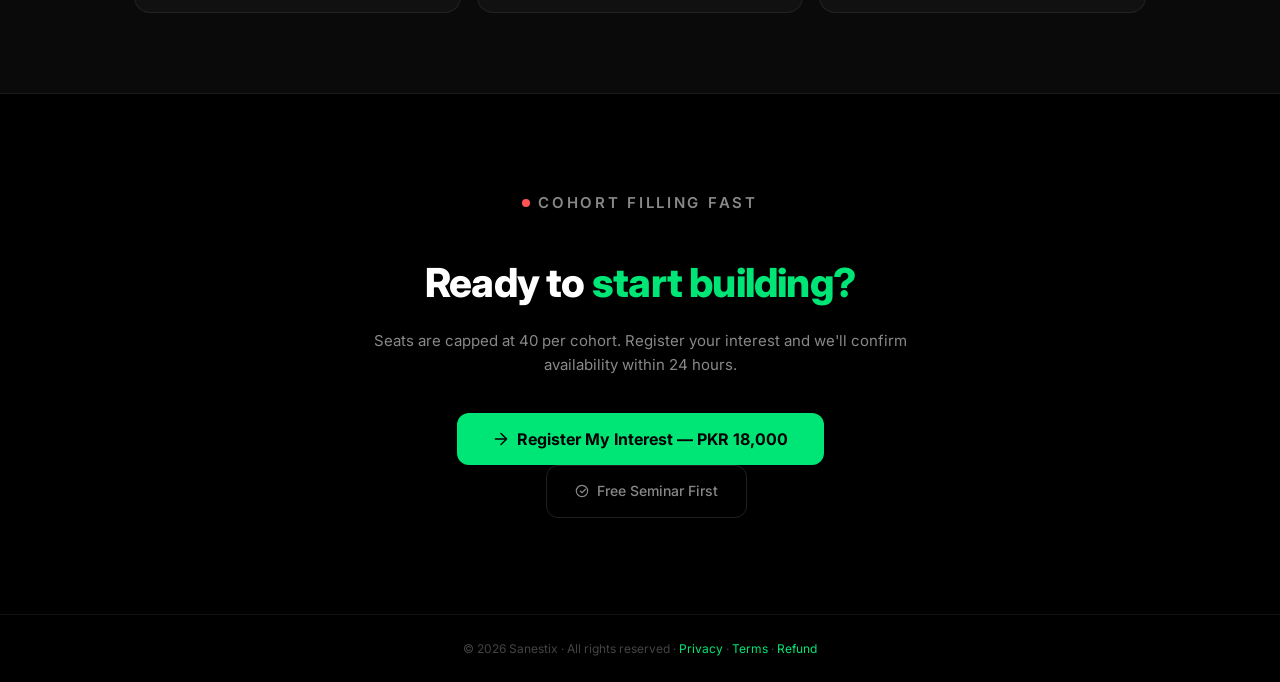
==== commit 9f68abf7: "Update course.html" ====
--- a/course.html
+++ b/course.html
@@ -5,7 +5,7 @@
   <link rel="icon" type="image/svg+xml" href="favicon.svg">
 <meta name="viewport" content="width=device-width, initial-scale=1.0">
 <title>Course Curriculum — Agentic AI Mastery | Sanestix Academy</title>
-<meta name="description" content="Explore the full 8-week curriculum of Agentic AI Mastery by Sanestix. 24 live classes covering AI agents, automation, and real-world AI projects — zero fluff.">
+<meta name="description" content="Explore the full 8-week curriculum of Agentic AI Mastery by Sanestix. 25 live classes covering AI agents, automation, and real-world AI projects — zero fluff.">
 <meta name="keywords" content="AI agents curriculum, agentic AI syllabus, 8 week AI course, Sanestix course content, AI automation training">
 <meta name="author" content="Sanestix">
 <link rel="canonical" href="https://academy.sanestix.com/course.html">
@@ -14,7 +14,7 @@
 <meta property="og:type" content="website">
 <meta property="og:url" content="https://academy.sanestix.com/course.html">
 <meta property="og:title" content="Course Curriculum — Agentic AI Mastery | Sanestix Academy">
-<meta property="og:description" content="8 weeks. 24 classes. Full curriculum for building production AI agents. Explore the Sanestix Agentic AI Mastery program.">
+<meta property="og:description" content="8 weeks. 25 classes. Full curriculum for building production AI agents. Explore the Sanestix Agentic AI Mastery program.">
 <meta property="og:image" content="https://academy.sanestix.com/og-home.png">
 <meta property="og:site_name" content="Sanestix Academy">
 
@@ -22,7 +22,7 @@
 <meta name="twitter:card" content="summary_large_image">
 <meta name="twitter:url" content="https://academy.sanestix.com/course.html">
 <meta name="twitter:title" content="Course Curriculum — Agentic AI Mastery | Sanestix Academy">
-<meta name="twitter:description" content="8 weeks. 24 classes. Full curriculum for building production AI agents.">
+<meta name="twitter:description" content="8 weeks. 25 classes. Full curriculum for building production AI agents.">
 <meta name="twitter:image" content="https://academy.sanestix.com/og-home.png">
 
 <link rel="preconnect" href="https://fonts.googleapis.com">
@@ -617,7 +617,7 @@
     <svg width="8" height="8" viewBox="0 0 8 8"><circle cx="4" cy="4" r="4" fill="#00e676"/></svg>
     Agentic AI Mastery · Full Curriculum
   </div>
-  <h1>8 Weeks. 24 Classes.<br><em>Zero Fluff.</em></h1>
+  <h1>8 Weeks. 25 Classes.<br><em>Zero Fluff.</em></h1>
         <p class="hero-sub">Every class has a live build, 3 quiz questions, and a real-world assignment. Built by a real AI agency that has automated 15+ businesses.</p>
 
   <div class="stats-strip">
@@ -626,19 +626,19 @@
       <div class="stat-lbl">Weeks</div>
     </div>
     <div class="stat-cell">
-      <div class="stat-num">24</div>
+      <div class="stat-num">25</div>
       <div class="stat-lbl">Live Classes</div>
     </div>
     <div class="stat-cell">
-      <div class="stat-num">48h</div>
+      <div class="stat-num">50h</div>
       <div class="stat-lbl">Instruction</div>
     </div>
     <div class="stat-cell">
-      <div class="stat-num">24</div>
+      <div class="stat-num">25</div>
       <div class="stat-lbl">Projects</div>
     </div>
     <div class="stat-cell">
-      <div class="stat-num">72</div>
+      <div class="stat-num">75</div>
       <div class="stat-lbl">Quizzes</div>
     </div>
   </div>
@@ -656,7 +656,7 @@
 
     <div class="pricing-head">
       <h2>Join the Full Program</h2>
-      <p>8 weeks of live instruction, 24 real projects, and a clear path to your first AI income.</p>
+      <p>8 weeks of live instruction, 25 real projects, and a clear path to your first AI income.</p>
     </div>
 
     <div class="price-row">
@@ -682,7 +682,7 @@
         <div class="include-icon">
           <svg width="13" height="13" viewBox="0 0 16 16" fill="none"><path d="M2 3h5a3 3 0 013 3v9a2 2 0 00-2-2H2z" stroke="#00e676" stroke-width="1.3" stroke-linecap="round" stroke-linejoin="round"/><path d="M14 3h-5a3 3 0 00-3 3v9a2 2 0 012-2h6z" stroke="#00e676" stroke-width="1.3" stroke-linecap="round" stroke-linejoin="round"/></svg>
         </div>
-        24 live classes (2 hrs each) with recordings
+        25 live classes (2 hrs each) with recordings
       </div>
       <div class="include-item">
         <div class="include-icon">
@@ -742,175 +742,121 @@
     <!-- Week Nav -->
     <div class="week-nav">
       <button class="week-btn active" onclick="switchWeek(1)"><span class="wn">Week 1</span><span class="wl">AI Foundations</span></button>
-      <button class="week-btn" onclick="switchWeek(2)"><span class="wn">Week 2</span><span class="wl">n8n Intermediate</span></button>
-      <button class="week-btn" onclick="switchWeek(3)"><span class="wn">Week 3</span><span class="wl">n8n Advanced</span></button>
+      <button class="week-btn" onclick="switchWeek(2)"><span class="wn">Week 2</span><span class="wl">n8n & Agents</span></button>
+      <button class="week-btn" onclick="switchWeek(3)"><span class="wn">Week 3</span><span class="wl">WhatsApp & Insta</span></button>
       <button class="week-btn" onclick="switchWeek(4)"><span class="wn">Week 4</span><span class="wl">Voice Agents</span></button>
       <button class="week-btn" onclick="switchWeek(5)"><span class="wn">Week 5</span><span class="wl">AI Websites</span></button>
-      <button class="week-btn" onclick="switchWeek(6)"><span class="wn">Week 6</span><span class="wl">Ecommerce AI</span></button>
-      <button class="week-btn" onclick="switchWeek(7)"><span class="wn">Week 7</span><span class="wl">Client Acq.</span></button>
-      <button class="week-btn" onclick="switchWeek(8)"><span class="wn">Week 8 ✦</span><span class="wl">Agency & Launch</span></button>
-    </div>
+      <button class="week-btn" onclick="switchWeek(6)"><span class="wn">Week 6</span><span class="wl">Shopify AI</span></button>
+      <button class="week-btn" onclick="switchWeek(7)"><span class="wn">Week 7</span><span class="wl">Meta Ads</span></button>
+      <button class="week-btn" onclick="switchWeek(8)"><span class="wn">Week 8 ✦</span><span class="wl">Client Acquisition</span></button>
+    </div>
+
 
     <!-- WEEK 1 -->
     <div class="week-panel active" id="w1">
       <div class="week-header-card">
         <div class="week-label">Week 1 · Classes 01–03</div>
-        <div class="week-title">AI Foundations & n8n Automation</div>
-        <div class="week-desc">Agentic AI concepts, the modern LLM stack, and your first live workflows in n8n.</div>
+        <div class="week-title">AI Foundations & n8n Basics</div>
+        <div class="week-desc">Core AI concepts, every term you need, prompt engineering, and your first live automation.</div>
         <div class="week-pills"><span class="week-pill">3 Classes</span><span class="week-pill">6 Hours</span><span class="week-pill">3 Projects</span></div>
       </div>
       <div class="classes-grid">
-        <div class="class-card">
-          <div class="class-top"><div class="class-num">Class 01</div><div class="class-dur"><svg width="11" height="11" viewBox="0 0 16 16" fill="none"><circle cx="8" cy="8" r="6.5" stroke="currentColor" stroke-width="1.3"/><path d="M8 5v3l2 1.5" stroke="currentColor" stroke-width="1.3" stroke-linecap="round"/></svg> 2 hrs</div></div>
-          <div class="class-title">What is Agentic AI? LLMs, MCPs & the Modern Stack</div>
-          <div class="class-project"><div class="project-label"><svg width="10" height="10" viewBox="0 0 16 16" fill="none"><path d="M13 2l-8 8 2 2 8-8z" stroke="#00e676" stroke-width="1.4" stroke-linecap="round" stroke-linejoin="round"/><path d="M2 14l3-1-2-2z" fill="#00e676"/></svg> Live Project</div><div class="project-title">Multi-Model Research Agent — Compare Claude vs GPT-4o on real tasks</div></div>
-          <div class="class-tools"><span class="tool-tag">Claude API</span><span class="tool-tag">OpenAI API</span><span class="tool-tag">n8n</span><span class="tool-tag">MCP</span></div>
-        </div>
-        <div class="class-card">
-          <div class="class-top"><div class="class-num">Class 02</div><div class="class-dur"><svg width="11" height="11" viewBox="0 0 16 16" fill="none"><circle cx="8" cy="8" r="6.5" stroke="currentColor" stroke-width="1.3"/><path d="M8 5v3l2 1.5" stroke="currentColor" stroke-width="1.3" stroke-linecap="round"/></svg> 2 hrs</div></div>
-          <div class="class-title">n8n Deep Dive — Building Your First AI Workflow</div>
-          <div class="class-project"><div class="project-label"><svg width="10" height="10" viewBox="0 0 16 16" fill="none"><path d="M13 2l-8 8 2 2 8-8z" stroke="#00e676" stroke-width="1.4" stroke-linecap="round" stroke-linejoin="round"/><path d="M2 14l3-1-2-2z" fill="#00e676"/></svg> Live Project</div><div class="project-title">AI Email Auto-Responder with Claude + Knowledge Base</div></div>
-          <div class="class-tools"><span class="tool-tag">n8n</span><span class="tool-tag">Claude API</span><span class="tool-tag">Gmail API</span><span class="tool-tag">Google Sheets</span></div>
-        </div>
-        <div class="class-card">
-          <div class="class-top"><div class="class-num">Class 03</div><div class="class-dur"><svg width="11" height="11" viewBox="0 0 16 16" fill="none"><circle cx="8" cy="8" r="6.5" stroke="currentColor" stroke-width="1.3"/><path d="M8 5v3l2 1.5" stroke="currentColor" stroke-width="1.3" stroke-linecap="round"/></svg> 2 hrs</div></div>
-          <div class="class-title">n8n Advanced Workflows — Multi-Agent Orchestration Patterns</div>
-          <div class="class-project"><div class="project-label"><svg width="10" height="10" viewBox="0 0 16 16" fill="none"><path d="M13 2l-8 8 2 2 8-8z" stroke="#00e676" stroke-width="1.4" stroke-linecap="round" stroke-linejoin="round"/><path d="M2 14l3-1-2-2z" fill="#00e676"/></svg> Live Project</div><div class="project-title">2-Agent Content Pipeline: Generator → Claude Critic with quality gate</div></div>
-          <div class="class-tools"><span class="tool-tag">n8n</span><span class="tool-tag">Claude API</span><span class="tool-tag">Notion</span></div>
-        </div>
-      </div>
-      <div class="outcome-bar">
-        <svg width="18" height="18" viewBox="0 0 20 20" fill="none" flex-shrink="0"><path d="M10 1l2.4 5 5.6.8-4 3.9.9 5.3L10 13.5 5.1 16l.9-5.3L2 6.8l5.6-.8z" fill="#00e676"/></svg>
-        <span><strong>Week 1 Outcome:</strong> Practical, deployable skills using the latest AI tools and multi-agent orchestration.</span>
-      </div>
-    </div>
-
+        <div class="class-card"><div class="class-top"><div class="class-num">Class 01</div><div class="class-dur"><svg width="11" height="11" viewBox="0 0 16 16" fill="none"><circle cx="8" cy="8" r="6.5" stroke="currentColor" stroke-width="1.3"/><path d="M8 5v3l2 1.5" stroke="currentColor" stroke-width="1.3" stroke-linecap="round"/></svg> 2 hrs</div></div><div class="class-title">Intro to AI & Agentic Thinking</div><div class="class-project"><div class="project-label"><svg width="10" height="10" viewBox="0 0 16 16" fill="none"><path d="M13 2l-8 8 2 2 8-8z" stroke="#00e676" stroke-width="1.4" stroke-linecap="round" stroke-linejoin="round"/><path d="M2 14l3-1-2-2z" fill="#00e676"/></svg> Engagement Task</div><div class="project-title">Map Your AI Agency — identify 3 local businesses and the AI automation opportunity in each</div></div><div class="class-tools"><span class="tool-tag">Claude</span><span class="tool-tag">ChatGPT</span><span class="tool-tag">Community</span></div></div><div class="class-card"><div class="class-top"><div class="class-num">Class 02</div><div class="class-dur"><svg width="11" height="11" viewBox="0 0 16 16" fill="none"><circle cx="8" cy="8" r="6.5" stroke="currentColor" stroke-width="1.3"/><path d="M8 5v3l2 1.5" stroke="currentColor" stroke-width="1.3" stroke-linecap="round"/></svg> 2 hrs</div></div><div class="class-title">Prompting & Smart Agents</div><div class="class-project"><div class="project-label"><svg width="10" height="10" viewBox="0 0 16 16" fill="none"><path d="M13 2l-8 8 2 2 8-8z" stroke="#00e676" stroke-width="1.4" stroke-linecap="round" stroke-linejoin="round"/><path d="M2 14l3-1-2-2z" fill="#00e676"/></svg> Live Project</div><div class="project-title">Build a Prompt-Engineered AI Employee — pick a role, write the full system prompt, test and refine</div></div><div class="class-tools"><span class="tool-tag">Claude</span><span class="tool-tag">ChatGPT Playground</span><span class="tool-tag">Prompt Engineering</span></div></div><div class="class-card"><div class="class-top"><div class="class-num">Class 03</div><div class="class-dur"><svg width="11" height="11" viewBox="0 0 16 16" fill="none"><circle cx="8" cy="8" r="6.5" stroke="currentColor" stroke-width="1.3"/><path d="M8 5v3l2 1.5" stroke="currentColor" stroke-width="1.3" stroke-linecap="round"/></svg> 2 hrs</div></div><div class="class-title">n8n Fundamentals — Nodes, Triggers & Workflows</div><div class="class-project"><div class="project-label"><svg width="10" height="10" viewBox="0 0 16 16" fill="none"><path d="M13 2l-8 8 2 2 8-8z" stroke="#00e676" stroke-width="1.4" stroke-linecap="round" stroke-linejoin="round"/><path d="M2 14l3-1-2-2z" fill="#00e676"/></svg> Live Project</div><div class="project-title">Build your first automated workflow — trigger, process, and output data with n8n</div></div><div class="class-tools"><span class="tool-tag">n8n</span><span class="tool-tag">Webhook</span><span class="tool-tag">Google Sheets</span></div></div>
+      </div>
+      <div class="outcome-bar"><svg width="18" height="18" viewBox="0 0 20 20" fill="none"><path d="M10 1l2.4 5 5.6.8-4 3.9.9 5.3L10 13.5 5.1 16l.9-5.3L2 6.8l5.6-.8z" fill="#00e676"/></svg><span><strong>Week 1 Outcome:</strong> Understand the full AI agency stack, write professional system prompts, and ship your first n8n workflow.</span></div>
+    </div>
     <!-- WEEK 2 -->
     <div class="week-panel" id="w2">
       <div class="week-header-card">
         <div class="week-label">Week 2 · Classes 04–06</div>
-        <div class="week-title">n8n Intermediate — Data, APIs & Sub-Workflows</div>
-        <div class="week-desc">Advanced data handling, REST APIs, OAuth, and agentic loops.</div>
+        <div class="week-title">n8n Agents, RAG & Real Automations</div>
+        <div class="week-desc">APIs, webhooks, your first AI receptionist, and a knowledge-powered RAG agent.</div>
         <div class="week-pills"><span class="week-pill">3 Classes</span><span class="week-pill">6 Hours</span><span class="week-pill">3 Projects</span></div>
       </div>
       <div class="classes-grid">
-        <div class="class-card">
-          <div class="class-top"><div class="class-num">Class 04</div><div class="class-dur"><svg width="11" height="11" viewBox="0 0 16 16" fill="none"><circle cx="8" cy="8" r="6.5" stroke="currentColor" stroke-width="1.3"/><path d="M8 5v3l2 1.5" stroke="currentColor" stroke-width="1.3" stroke-linecap="round"/></svg> 2 hrs</div></div>
-          <div class="class-title">Advanced Data Manipulation & AI Transformation</div>
-          <div class="class-project"><div class="project-label"><svg width="10" height="10" viewBox="0 0 16 16" fill="none"><path d="M13 2l-8 8 2 2 8-8z" stroke="#00e676" stroke-width="1.4" stroke-linecap="round" stroke-linejoin="round"/><path d="M2 14l3-1-2-2z" fill="#00e676"/></svg> Live Project</div><div class="project-title">Universal AI Data Cleaning Pipeline — Claude normalises any input format</div></div>
-          <div class="class-tools"><span class="tool-tag">n8n</span><span class="tool-tag">Claude API</span><span class="tool-tag">Airtable</span><span class="tool-tag">JMESPath</span></div>
-        </div>
-        <div class="class-card">
-          <div class="class-top"><div class="class-num">Class 05</div><div class="class-dur"><svg width="11" height="11" viewBox="0 0 16 16" fill="none"><circle cx="8" cy="8" r="6.5" stroke="currentColor" stroke-width="1.3"/><path d="M8 5v3l2 1.5" stroke="currentColor" stroke-width="1.3" stroke-linecap="round"/></svg> 2 hrs</div></div>
-          <div class="class-title">REST APIs, OAuth, Webhooks & AI-Augmented Integrations</div>
-          <div class="class-project"><div class="project-label"><svg width="10" height="10" viewBox="0 0 16 16" fill="none"><path d="M13 2l-8 8 2 2 8-8z" stroke="#00e676" stroke-width="1.4" stroke-linecap="round" stroke-linejoin="round"/><path d="M2 14l3-1-2-2z" fill="#00e676"/></svg> Live Project</div><div class="project-title">GitHub → Notion Project Tracker with AI-generated summaries</div></div>
-          <div class="class-tools"><span class="tool-tag">GitHub API</span><span class="tool-tag">Notion API</span><span class="tool-tag">OAuth2</span><span class="tool-tag">Claude API</span></div>
-        </div>
-        <div class="class-card">
-          <div class="class-top"><div class="class-num">Class 06</div><div class="class-dur"><svg width="11" height="11" viewBox="0 0 16 16" fill="none"><circle cx="8" cy="8" r="6.5" stroke="currentColor" stroke-width="1.3"/><path d="M8 5v3l2 1.5" stroke="currentColor" stroke-width="1.3" stroke-linecap="round"/></svg> 2 hrs</div></div>
-          <div class="class-title">Sub-Workflows, AI Chains & Agentic Loops</div>
-          <div class="class-project"><div class="project-label"><svg width="10" height="10" viewBox="0 0 16 16" fill="none"><path d="M13 2l-8 8 2 2 8-8z" stroke="#00e676" stroke-width="1.4" stroke-linecap="round" stroke-linejoin="round"/><path d="M2 14l3-1-2-2z" fill="#00e676"/></svg> Live Project</div><div class="project-title">Autonomous Research Agent — Claude decides which tools to call next</div></div>
-          <div class="class-tools"><span class="tool-tag">Claude tool_use API</span><span class="tool-tag">Supabase</span><span class="tool-tag">n8n</span></div>
-        </div>
-      </div>
-      <div class="outcome-bar"><svg width="18" height="18" viewBox="0 0 20 20" fill="none"><path d="M10 1l2.4 5 5.6.8-4 3.9.9 5.3L10 13.5 5.1 16l.9-5.3L2 6.8l5.6-.8z" fill="#00e676"/></svg><span><strong>Week 2 Outcome:</strong> Build autonomous agents with persistent memory and complex API integrations.</span></div>
-    </div>
-
+        <div class="class-card"><div class="class-top"><div class="class-num">Class 04</div><div class="class-dur"><svg width="11" height="11" viewBox="0 0 16 16" fill="none"><circle cx="8" cy="8" r="6.5" stroke="currentColor" stroke-width="1.3"/><path d="M8 5v3l2 1.5" stroke="currentColor" stroke-width="1.3" stroke-linecap="round"/></svg> 2 hrs</div></div><div class="class-title">n8n Intermediate — APIs, Webhooks & Data</div><div class="class-project"><div class="project-label"><svg width="10" height="10" viewBox="0 0 16 16" fill="none"><path d="M13 2l-8 8 2 2 8-8z" stroke="#00e676" stroke-width="1.4" stroke-linecap="round" stroke-linejoin="round"/><path d="M2 14l3-1-2-2z" fill="#00e676"/></svg> Live Project</div><div class="project-title">Connect a real API and build an automated email notification system</div></div><div class="class-tools"><span class="tool-tag">n8n</span><span class="tool-tag">REST API</span><span class="tool-tag">Gmail</span><span class="tool-tag">Google Sheets</span></div></div><div class="class-card"><div class="class-top"><div class="class-num">Class 05</div><div class="class-dur"><svg width="11" height="11" viewBox="0 0 16 16" fill="none"><circle cx="8" cy="8" r="6.5" stroke="currentColor" stroke-width="1.3"/><path d="M8 5v3l2 1.5" stroke="currentColor" stroke-width="1.3" stroke-linecap="round"/></svg> 2 hrs</div></div><div class="class-title">Building an AI Receptionist with n8n</div><div class="class-project"><div class="project-label"><svg width="10" height="10" viewBox="0 0 16 16" fill="none"><path d="M13 2l-8 8 2 2 8-8z" stroke="#00e676" stroke-width="1.4" stroke-linecap="round" stroke-linejoin="round"/><path d="M2 14l3-1-2-2z" fill="#00e676"/></svg> Live Project</div><div class="project-title">Restaurant Reservation Agent — takes bookings, replies to customers, logs to a sheet</div></div><div class="class-tools"><span class="tool-tag">n8n</span><span class="tool-tag">Claude API</span><span class="tool-tag">WhatsApp API</span><span class="tool-tag">Google Sheets</span></div></div><div class="class-card"><div class="class-top"><div class="class-num">Class 06</div><div class="class-dur"><svg width="11" height="11" viewBox="0 0 16 16" fill="none"><circle cx="8" cy="8" r="6.5" stroke="currentColor" stroke-width="1.3"/><path d="M8 5v3l2 1.5" stroke="currentColor" stroke-width="1.3" stroke-linecap="round"/></svg> 2 hrs</div></div><div class="class-title">RAG in n8n — Vector Search & Knowledge Bases</div><div class="class-project"><div class="project-label"><svg width="10" height="10" viewBox="0 0 16 16" fill="none"><path d="M13 2l-8 8 2 2 8-8z" stroke="#00e676" stroke-width="1.4" stroke-linecap="round" stroke-linejoin="round"/><path d="M2 14l3-1-2-2z" fill="#00e676"/></svg> Live Project</div><div class="project-title">AI FAQ Bot — answers questions using your own uploaded documents</div></div><div class="class-tools"><span class="tool-tag">n8n</span><span class="tool-tag">Supabase Vector</span><span class="tool-tag">Claude API</span><span class="tool-tag">Google Drive</span></div></div>
+      </div>
+      <div class="outcome-bar"><svg width="18" height="18" viewBox="0 0 20 20" fill="none"><path d="M10 1l2.4 5 5.6.8-4 3.9.9 5.3L10 13.5 5.1 16l.9-5.3L2 6.8l5.6-.8z" fill="#00e676"/></svg><span><strong>Week 2 Outcome:</strong> Build and deploy AI agents that connect to real APIs, answer from documents, and handle customer interactions.</span></div>
+    </div>
     <!-- WEEK 3 -->
     <div class="week-panel" id="w3">
       <div class="week-header-card">
         <div class="week-label">Week 3 · Classes 07–09</div>
-        <div class="week-title">n8n Advanced — Production, Agents & RAG</div>
-        <div class="week-desc">Self-hosting, vector search, MCP servers, and a full client system capstone.</div>
+        <div class="week-title">WhatsApp, Instagram & Self-Hosting</div>
+        <div class="week-desc">Automate WhatsApp and Instagram for real clients, then host your own production n8n server.</div>
         <div class="week-pills"><span class="week-pill">3 Classes</span><span class="week-pill">6 Hours</span><span class="week-pill">3 Projects</span></div>
       </div>
       <div class="classes-grid">
-        <div class="class-card"><div class="class-top"><div class="class-num">Class 07</div><div class="class-dur"><svg width="11" height="11" viewBox="0 0 16 16" fill="none"><circle cx="8" cy="8" r="6.5" stroke="currentColor" stroke-width="1.3"/><path d="M8 5v3l2 1.5" stroke="currentColor" stroke-width="1.3" stroke-linecap="round"/></svg> 2 hrs</div></div><div class="class-title">Production n8n — Self-Hosting, Security & Reliability</div><div class="class-project"><div class="project-label"><svg width="10" height="10" viewBox="0 0 16 16" fill="none"><path d="M13 2l-8 8 2 2 8-8z" stroke="#00e676" stroke-width="1.4" stroke-linecap="round" stroke-linejoin="round"/><path d="M2 14l3-1-2-2z" fill="#00e676"/></svg> Live Project</div><div class="project-title">Production-Grade Self-Hosted n8n with Slack Monitoring Dashboard</div></div><div class="class-tools"><span class="tool-tag">Docker</span><span class="tool-tag">Railway</span><span class="tool-tag">Nginx</span><span class="tool-tag">Postgres</span></div></div>
-        <div class="class-card"><div class="class-top"><div class="class-num">Class 08</div><div class="class-dur"><svg width="11" height="11" viewBox="0 0 16 16" fill="none"><circle cx="8" cy="8" r="6.5" stroke="currentColor" stroke-width="1.3"/><path d="M8 5v3l2 1.5" stroke="currentColor" stroke-width="1.3" stroke-linecap="round"/></svg> 2 hrs</div></div><div class="class-title">Building Real AI Agents — Memory, Tools, RAG & MCP</div><div class="class-project"><div class="project-label"><svg width="10" height="10" viewBox="0 0 16 16" fill="none"><path d="M13 2l-8 8 2 2 8-8z" stroke="#00e676" stroke-width="1.4" stroke-linecap="round" stroke-linejoin="round"/><path d="M2 14l3-1-2-2z" fill="#00e676"/></svg> Live Project</div><div class="project-title">Company Knowledge Base Agent with MCP Tools + Persistent Memory</div></div><div class="class-tools"><span class="tool-tag">n8n AI Agent</span><span class="tool-tag">Supabase Vector</span><span class="tool-tag">Claude API</span></div></div>
-        <div class="class-card"><div class="class-top"><div class="class-num">Class 09</div><div class="class-dur"><svg width="11" height="11" viewBox="0 0 16 16" fill="none"><circle cx="8" cy="8" r="6.5" stroke="currentColor" stroke-width="1.3"/><path d="M8 5v3l2 1.5" stroke="currentColor" stroke-width="1.3" stroke-linecap="round"/></svg> 2 hrs</div></div><div class="class-title">n8n Capstone — Full Client Automation System</div><div class="class-project"><div class="project-label"><svg width="10" height="10" viewBox="0 0 16 16" fill="none"><path d="M13 2l-8 8 2 2 8-8z" stroke="#00e676" stroke-width="1.4" stroke-linecap="round" stroke-linejoin="round"/><path d="M2 14l3-1-2-2z" fill="#00e676"/></svg> Live Project</div><div class="project-title">The $2,000 Retainer Build — Full Agency Automation System</div></div><div class="class-tools"><span class="tool-tag">Self-hosted n8n</span><span class="tool-tag">Vapi</span><span class="tool-tag">RAG Agent</span><span class="tool-tag">Notion CRM</span></div></div>
-      </div>
-      <div class="outcome-bar"><svg width="18" height="18" viewBox="0 0 20 20" fill="none"><path d="M10 1l2.4 5 5.6.8-4 3.9.9 5.3L10 13.5 5.1 16l.9-5.3L2 6.8l5.6-.8z" fill="#00e676"/></svg><span><strong>Week 3 Outcome:</strong> Production-ready n8n skills and a portfolio of 9 real-world client automation systems.</span></div>
-    </div>
-
+        <div class="class-card"><div class="class-top"><div class="class-num">Class 07</div><div class="class-dur"><svg width="11" height="11" viewBox="0 0 16 16" fill="none"><circle cx="8" cy="8" r="6.5" stroke="currentColor" stroke-width="1.3"/><path d="M8 5v3l2 1.5" stroke="currentColor" stroke-width="1.3" stroke-linecap="round"/></svg> 2 hrs</div></div><div class="class-title">WhatsApp AI Automation</div><div class="class-project"><div class="project-label"><svg width="10" height="10" viewBox="0 0 16 16" fill="none"><path d="M13 2l-8 8 2 2 8-8z" stroke="#00e676" stroke-width="1.4" stroke-linecap="round" stroke-linejoin="round"/><path d="M2 14l3-1-2-2z" fill="#00e676"/></svg> Live Project</div><div class="project-title">WhatsApp lead reply bot — auto-responds to inquiries, qualifies leads, logs to CRM</div></div><div class="class-tools"><span class="tool-tag">n8n</span><span class="tool-tag">WhatsApp Business API</span><span class="tool-tag">Claude API</span><span class="tool-tag">Notion</span></div></div><div class="class-card"><div class="class-top"><div class="class-num">Class 08</div><div class="class-dur"><svg width="11" height="11" viewBox="0 0 16 16" fill="none"><circle cx="8" cy="8" r="6.5" stroke="currentColor" stroke-width="1.3"/><path d="M8 5v3l2 1.5" stroke="currentColor" stroke-width="1.3" stroke-linecap="round"/></svg> 2 hrs</div></div><div class="class-title">Instagram & Social Media Automation</div><div class="class-project"><div class="project-label"><svg width="10" height="10" viewBox="0 0 16 16" fill="none"><path d="M13 2l-8 8 2 2 8-8z" stroke="#00e676" stroke-width="1.4" stroke-linecap="round" stroke-linejoin="round"/><path d="M2 14l3-1-2-2z" fill="#00e676"/></svg> Live Project</div><div class="project-title">Instagram AI Agent — handles DMs and comment replies for an ecommerce brand</div></div><div class="class-tools"><span class="tool-tag">n8n</span><span class="tool-tag">Instagram Graph API</span><span class="tool-tag">Claude API</span><span class="tool-tag">Airtable</span></div></div><div class="class-card"><div class="class-top"><div class="class-num">Class 09</div><div class="class-dur"><svg width="11" height="11" viewBox="0 0 16 16" fill="none"><circle cx="8" cy="8" r="6.5" stroke="currentColor" stroke-width="1.3"/><path d="M8 5v3l2 1.5" stroke="currentColor" stroke-width="1.3" stroke-linecap="round"/></svg> 2 hrs</div></div><div class="class-title">Self-Hosting n8n — VPS, Hostinger & Deployment</div><div class="class-project"><div class="project-label"><svg width="10" height="10" viewBox="0 0 16 16" fill="none"><path d="M13 2l-8 8 2 2 8-8z" stroke="#00e676" stroke-width="1.4" stroke-linecap="round" stroke-linejoin="round"/><path d="M2 14l3-1-2-2z" fill="#00e676"/></svg> Live Project</div><div class="project-title">Deploy your own live n8n instance on a real VPS — Hostinger KVM, Contabo, or DigitalOcean</div></div><div class="class-tools"><span class="tool-tag">Hostinger KVM</span><span class="tool-tag">DigitalOcean</span><span class="tool-tag">Docker</span><span class="tool-tag">Nginx</span></div></div>
+      </div>
+      <div class="outcome-bar"><svg width="18" height="18" viewBox="0 0 20 20" fill="none"><path d="M10 1l2.4 5 5.6.8-4 3.9.9 5.3L10 13.5 5.1 16l.9-5.3L2 6.8l5.6-.8z" fill="#00e676"/></svg><span><strong>Week 3 Outcome:</strong> Ship WhatsApp and Instagram automation systems clients will pay for, running on your own hosted infrastructure.</span></div>
+    </div>
     <!-- WEEK 4 -->
     <div class="week-panel" id="w4">
       <div class="week-header-card">
-        <div class="week-label">Week 4 · Classes 10–12</div>
-        <div class="week-title">Voice Agents — Vapi, Twilio & ElevenLabs</div>
-        <div class="week-desc">Inbound & outbound AI voice agents with booking, qualification, and SMS.</div>
-        <div class="week-pills"><span class="week-pill">3 Classes</span><span class="week-pill">6 Hours</span><span class="week-pill">3 Projects</span></div>
+        <div class="week-label">Week 4 · Classes 10–13</div>
+        <div class="week-title">Voice Agents & Calling Automation</div>
+        <div class="week-desc">Build inbound and outbound AI calling agents in English and Urdu — fully deployed and costed.</div>
+        <div class="week-pills"><span class="week-pill">4 Classes</span><span class="week-pill">8 Hours</span><span class="week-pill">4 Projects</span></div>
       </div>
       <div class="classes-grid">
-        <div class="class-card"><div class="class-top"><div class="class-num">Class 10</div><div class="class-dur"><svg width="11" height="11" viewBox="0 0 16 16" fill="none"><circle cx="8" cy="8" r="6.5" stroke="currentColor" stroke-width="1.3"/><path d="M8 5v3l2 1.5" stroke="currentColor" stroke-width="1.3" stroke-linecap="round"/></svg> 2 hrs</div></div><div class="class-title">Voice AI Fundamentals — ASR, LLM, TTS & Latency</div><div class="class-project"><div class="project-label"><svg width="10" height="10" viewBox="0 0 16 16" fill="none"><path d="M13 2l-8 8 2 2 8-8z" stroke="#00e676" stroke-width="1.4" stroke-linecap="round" stroke-linejoin="round"/><path d="M2 14l3-1-2-2z" fill="#00e676"/></svg> Live Project</div><div class="project-title">Restaurant Reservation Agent with real-time availability checking</div></div><div class="class-tools"><span class="tool-tag">Vapi</span><span class="tool-tag">ElevenLabs</span><span class="tool-tag">n8n</span><span class="tool-tag">Claude API</span></div></div>
-        <div class="class-card"><div class="class-top"><div class="class-num">Class 11</div><div class="class-dur"><svg width="11" height="11" viewBox="0 0 16 16" fill="none"><circle cx="8" cy="8" r="6.5" stroke="currentColor" stroke-width="1.3"/><path d="M8 5v3l2 1.5" stroke="currentColor" stroke-width="1.3" stroke-linecap="round"/></svg> 2 hrs</div></div><div class="class-title">Vapi Advanced — Booking, Qualification & CRM Integration</div><div class="class-project"><div class="project-label"><svg width="10" height="10" viewBox="0 0 16 16" fill="none"><path d="M13 2l-8 8 2 2 8-8z" stroke="#00e676" stroke-width="1.4" stroke-linecap="round" stroke-linejoin="round"/><path d="M2 14l3-1-2-2z" fill="#00e676"/></svg> Live Project</div><div class="project-title">AI Sales Qualifier — Inbound Lead Screener with Calendar Booking</div></div><div class="class-tools"><span class="tool-tag">Vapi</span><span class="tool-tag">Cal.com</span><span class="tool-tag">Notion CRM</span><span class="tool-tag">n8n</span></div></div>
-        <div class="class-card"><div class="class-top"><div class="class-num">Class 12</div><div class="class-dur"><svg width="11" height="11" viewBox="0 0 16 16" fill="none"><circle cx="8" cy="8" r="6.5" stroke="currentColor" stroke-width="1.3"/><path d="M8 5v3l2 1.5" stroke="currentColor" stroke-width="1.3" stroke-linecap="round"/></svg> 2 hrs</div></div><div class="class-title">Twilio — Outbound Campaigns, SMS & Compliance</div><div class="class-project"><div class="project-label"><svg width="10" height="10" viewBox="0 0 16 16" fill="none"><path d="M13 2l-8 8 2 2 8-8z" stroke="#00e676" stroke-width="1.4" stroke-linecap="round" stroke-linejoin="round"/><path d="M2 14l3-1-2-2z" fill="#00e676"/></svg> Live Project</div><div class="project-title">Outbound Cold-Call + SMS Follow-Up Sequence with outcome tracking</div></div><div class="class-tools"><span class="tool-tag">Vapi</span><span class="tool-tag">Twilio</span><span class="tool-tag">n8n</span><span class="tool-tag">Google Sheets</span></div></div>
-      </div>
-      <div class="outcome-bar"><svg width="18" height="18" viewBox="0 0 20 20" fill="none"><path d="M10 1l2.4 5 5.6.8-4 3.9.9 5.3L10 13.5 5.1 16l.9-5.3L2 6.8l5.6-.8z" fill="#00e676"/></svg><span><strong>Week 4 Outcome:</strong> Build and deploy AI voice agents that handle calls, qualify leads, and send SMS follow-ups.</span></div>
-    </div>
-
+        <div class="class-card"><div class="class-top"><div class="class-num">Class 10</div><div class="class-dur"><svg width="11" height="11" viewBox="0 0 16 16" fill="none"><circle cx="8" cy="8" r="6.5" stroke="currentColor" stroke-width="1.3"/><path d="M8 5v3l2 1.5" stroke="currentColor" stroke-width="1.3" stroke-linecap="round"/></svg> 2 hrs</div></div><div class="class-title">Voice AI Fundamentals — How Calling Agents Work</div><div class="class-project"><div class="project-label"><svg width="10" height="10" viewBox="0 0 16 16" fill="none"><path d="M13 2l-8 8 2 2 8-8z" stroke="#00e676" stroke-width="1.4" stroke-linecap="round" stroke-linejoin="round"/><path d="M2 14l3-1-2-2z" fill="#00e676"/></svg> Live Project</div><div class="project-title">Vapi account setup + first test call live in class</div></div><div class="class-tools"><span class="tool-tag">Vapi</span><span class="tool-tag">ElevenLabs</span><span class="tool-tag">Claude API</span></div></div><div class="class-card"><div class="class-top"><div class="class-num">Class 11</div><div class="class-dur"><svg width="11" height="11" viewBox="0 0 16 16" fill="none"><circle cx="8" cy="8" r="6.5" stroke="currentColor" stroke-width="1.3"/><path d="M8 5v3l2 1.5" stroke="currentColor" stroke-width="1.3" stroke-linecap="round"/></svg> 2 hrs</div></div><div class="class-title">Building Your First Calling Agent with Vapi</div><div class="class-project"><div class="project-label"><svg width="10" height="10" viewBox="0 0 16 16" fill="none"><path d="M13 2l-8 8 2 2 8-8z" stroke="#00e676" stroke-width="1.4" stroke-linecap="round" stroke-linejoin="round"/><path d="M2 14l3-1-2-2z" fill="#00e676"/></svg> Live Project</div><div class="project-title">Inbound Restaurant Reservation Calling Agent — books tables over the phone</div></div><div class="class-tools"><span class="tool-tag">Vapi</span><span class="tool-tag">n8n</span><span class="tool-tag">Claude API</span><span class="tool-tag">Google Calendar</span></div></div><div class="class-card"><div class="class-top"><div class="class-num">Class 12</div><div class="class-dur"><svg width="11" height="11" viewBox="0 0 16 16" fill="none"><circle cx="8" cy="8" r="6.5" stroke="currentColor" stroke-width="1.3"/><path d="M8 5v3l2 1.5" stroke="currentColor" stroke-width="1.3" stroke-linecap="round"/></svg> 2 hrs</div></div><div class="class-title">Urdu Calling Agent — Local Market Edge</div><div class="class-project"><div class="project-label"><svg width="10" height="10" viewBox="0 0 16 16" fill="none"><path d="M13 2l-8 8 2 2 8-8z" stroke="#00e676" stroke-width="1.4" stroke-linecap="round" stroke-linejoin="round"/><path d="M2 14l3-1-2-2z" fill="#00e676"/></svg> Live Project</div><div class="project-title">Urdu AI Caller for a Pakistani business — answers in Urdu, qualifies leads</div></div><div class="class-tools"><span class="tool-tag">Vapi</span><span class="tool-tag">ElevenLabs</span><span class="tool-tag">Claude API</span><span class="tool-tag">n8n</span></div></div><div class="class-card"><div class="class-top"><div class="class-num">Class 13</div><div class="class-dur"><svg width="11" height="11" viewBox="0 0 16 16" fill="none"><circle cx="8" cy="8" r="6.5" stroke="currentColor" stroke-width="1.3"/><path d="M8 5v3l2 1.5" stroke="currentColor" stroke-width="1.3" stroke-linecap="round"/></svg> 2 hrs</div></div><div class="class-title">Lead Funnel + Deployment & Costing</div><div class="class-project"><div class="project-label"><svg width="10" height="10" viewBox="0 0 16 16" fill="none"><path d="M13 2l-8 8 2 2 8-8z" stroke="#00e676" stroke-width="1.4" stroke-linecap="round" stroke-linejoin="round"/><path d="M2 14l3-1-2-2z" fill="#00e676"/></svg> Live Project</div><div class="project-title">Outbound AI caller + Calendly auto-booking + full cost breakdown for client pricing</div></div><div class="class-tools"><span class="tool-tag">Vapi</span><span class="tool-tag">Calendly</span><span class="tool-tag">n8n</span><span class="tool-tag">Twilio</span></div></div>
+      </div>
+      <div class="outcome-bar"><svg width="18" height="18" viewBox="0 0 20 20" fill="none"><path d="M10 1l2.4 5 5.6.8-4 3.9.9 5.3L10 13.5 5.1 16l.9-5.3L2 6.8l5.6-.8z" fill="#00e676"/></svg><span><strong>Week 4 Outcome:</strong> Deploy real AI calling agents in English and Urdu that book appointments, qualify leads, and run 24/7.</span></div>
+    </div>
     <!-- WEEK 5 -->
     <div class="week-panel" id="w5">
       <div class="week-header-card">
-        <div class="week-label">Week 5 · Classes 13–15</div>
-        <div class="week-title">Vibe Coding — Building AI-Powered Websites & Web Apps</div>
-        <div class="week-desc">Build, deploy, and integrate AI into full websites and web apps using natural language — no traditional dev skills required.</div>
+        <div class="week-label">Week 5 · Classes 14–16</div>
+        <div class="week-title">AI-Powered Websites & Vibe Coding</div>
+        <div class="week-desc">Build full websites with AI, add intelligent chatbots, and connect everything to your automation stack.</div>
         <div class="week-pills"><span class="week-pill">3 Classes</span><span class="week-pill">6 Hours</span><span class="week-pill">3 Projects</span></div>
       </div>
       <div class="classes-grid">
-        <div class="class-card"><div class="class-top"><div class="class-num">Class 13</div><div class="class-dur"><svg width="11" height="11" viewBox="0 0 16 16" fill="none"><circle cx="8" cy="8" r="6.5" stroke="currentColor" stroke-width="1.3"/><path d="M8 5v3l2 1.5" stroke="currentColor" stroke-width="1.3" stroke-linecap="round"/></svg> 2 hrs</div></div><div class="class-title">Vibe Coding with Lovable — Full-Stack Apps Fast</div><div class="class-project"><div class="project-label"><svg width="10" height="10" viewBox="0 0 16 16" fill="none"><path d="M13 2l-8 8 2 2 8-8z" stroke="#00e676" stroke-width="1.4" stroke-linecap="round" stroke-linejoin="round"/><path d="M2 14l3-1-2-2z" fill="#00e676"/></svg> Live Project</div><div class="project-title">Client-Facing AI Dashboard SaaS MVP — deployed in class</div></div><div class="class-tools"><span class="tool-tag">Lovable</span><span class="tool-tag">Supabase</span><span class="tool-tag">Tailwind</span><span class="tool-tag">Vercel</span></div></div>
-        <div class="class-card"><div class="class-top"><div class="class-num">Class 14</div><div class="class-dur"><svg width="11" height="11" viewBox="0 0 16 16" fill="none"><circle cx="8" cy="8" r="6.5" stroke="currentColor" stroke-width="1.3"/><path d="M8 5v3l2 1.5" stroke="currentColor" stroke-width="1.3" stroke-linecap="round"/></svg> 2 hrs</div></div><div class="class-title">Understanding AI-Powered Websites — How LLMs Power Modern Web Experiences</div><div class="class-project"><div class="project-label"><svg width="10" height="10" viewBox="0 0 16 16" fill="none"><path d="M13 2l-8 8 2 2 8-8z" stroke="#00e676" stroke-width="1.4" stroke-linecap="round" stroke-linejoin="round"/><path d="M2 14l3-1-2-2z" fill="#00e676"/></svg> Live Project</div><div class="project-title">AI Chat Widget + Smart FAQ System integrated into a live client website</div></div><div class="class-tools"><span class="tool-tag">Lovable</span><span class="tool-tag">Claude API</span><span class="tool-tag">Supabase</span><span class="tool-tag">Vercel</span></div></div>
-        <div class="class-card"><div class="class-top"><div class="class-num">Class 15</div><div class="class-dur"><svg width="11" height="11" viewBox="0 0 16 16" fill="none"><circle cx="8" cy="8" r="6.5" stroke="currentColor" stroke-width="1.3"/><path d="M8 5v3l2 1.5" stroke="currentColor" stroke-width="1.3" stroke-linecap="round"/></svg> 2 hrs</div></div><div class="class-title">Full AI Website Build — Lead Gen, Booking & Personalization</div><div class="class-project"><div class="project-label"><svg width="10" height="10" viewBox="0 0 16 16" fill="none"><path d="M13 2l-8 8 2 2 8-8z" stroke="#00e676" stroke-width="1.4" stroke-linecap="round" stroke-linejoin="round"/><path d="M2 14l3-1-2-2z" fill="#00e676"/></svg> Live Project</div><div class="project-title">AI-Powered Business Website with chatbot, smart forms & n8n backend — deployed live</div></div><div class="class-tools"><span class="tool-tag">Lovable</span><span class="tool-tag">n8n</span><span class="tool-tag">Claude API</span><span class="tool-tag">Vercel</span></div></div>
-      </div>
-      <div class="outcome-bar"><svg width="18" height="18" viewBox="0 0 20 20" fill="none"><path d="M10 1l2.4 5 5.6.8-4 3.9.9 5.3L10 13.5 5.1 16l.9-5.3L2 6.8l5.6-.8z" fill="#00e676"/></svg><span><strong>Week 5 Outcome:</strong> Ship real AI-powered websites and web apps — with intelligent chatbots, lead capture, and automation baked in.</span></div>
-    </div>
-
+        <div class="class-card"><div class="class-top"><div class="class-num">Class 14</div><div class="class-dur"><svg width="11" height="11" viewBox="0 0 16 16" fill="none"><circle cx="8" cy="8" r="6.5" stroke="currentColor" stroke-width="1.3"/><path d="M8 5v3l2 1.5" stroke="currentColor" stroke-width="1.3" stroke-linecap="round"/></svg> 2 hrs</div></div><div class="class-title">Vibe Coding Fundamentals — Lovable & AI Website Builders</div><div class="class-project"><div class="project-label"><svg width="10" height="10" viewBox="0 0 16 16" fill="none"><path d="M13 2l-8 8 2 2 8-8z" stroke="#00e676" stroke-width="1.4" stroke-linecap="round" stroke-linejoin="round"/><path d="M2 14l3-1-2-2z" fill="#00e676"/></svg> Live Project</div><div class="project-title">Build a full professional business website using Lovable — deployed live in class</div></div><div class="class-tools"><span class="tool-tag">Lovable</span><span class="tool-tag">Vercel</span><span class="tool-tag">Supabase</span><span class="tool-tag">Tailwind</span></div></div><div class="class-card"><div class="class-top"><div class="class-num">Class 15</div><div class="class-dur"><svg width="11" height="11" viewBox="0 0 16 16" fill="none"><circle cx="8" cy="8" r="6.5" stroke="currentColor" stroke-width="1.3"/><path d="M8 5v3l2 1.5" stroke="currentColor" stroke-width="1.3" stroke-linecap="round"/></svg> 2 hrs</div></div><div class="class-title">Adding an AI Chatbot to Your Website</div><div class="class-project"><div class="project-label"><svg width="10" height="10" viewBox="0 0 16 16" fill="none"><path d="M13 2l-8 8 2 2 8-8z" stroke="#00e676" stroke-width="1.4" stroke-linecap="round" stroke-linejoin="round"/><path d="M2 14l3-1-2-2z" fill="#00e676"/></svg> Live Project</div><div class="project-title">Embed a live AI chatbot on a client website — answers questions, captures leads</div></div><div class="class-tools"><span class="tool-tag">Lovable</span><span class="tool-tag">Claude API</span><span class="tool-tag">Supabase</span><span class="tool-tag">Vercel</span></div></div><div class="class-card"><div class="class-top"><div class="class-num">Class 16</div><div class="class-dur"><svg width="11" height="11" viewBox="0 0 16 16" fill="none"><circle cx="8" cy="8" r="6.5" stroke="currentColor" stroke-width="1.3"/><path d="M8 5v3l2 1.5" stroke="currentColor" stroke-width="1.3" stroke-linecap="round"/></svg> 2 hrs</div></div><div class="class-title">Connecting Website to n8n — Forms, Leads & Automation</div><div class="class-project"><div class="project-label"><svg width="10" height="10" viewBox="0 0 16 16" fill="none"><path d="M13 2l-8 8 2 2 8-8z" stroke="#00e676" stroke-width="1.4" stroke-linecap="round" stroke-linejoin="round"/><path d="M2 14l3-1-2-2z" fill="#00e676"/></svg> Live Project</div><div class="project-title">Website lead form → n8n → instant WhatsApp + email notification to the business owner</div></div><div class="class-tools"><span class="tool-tag">Lovable</span><span class="tool-tag">n8n</span><span class="tool-tag">WhatsApp API</span><span class="tool-tag">Gmail</span></div></div>
+      </div>
+      <div class="outcome-bar"><svg width="18" height="18" viewBox="0 0 20 20" fill="none"><path d="M10 1l2.4 5 5.6.8-4 3.9.9 5.3L10 13.5 5.1 16l.9-5.3L2 6.8l5.6-.8z" fill="#00e676"/></svg><span><strong>Week 5 Outcome:</strong> Ship AI-powered websites with embedded chatbots and live lead capture automation — a complete client deliverable.</span></div>
+    </div>
     <!-- WEEK 6 -->
     <div class="week-panel" id="w6">
       <div class="week-header-card">
-        <div class="week-label">Week 6 · Classes 16–18</div>
-        <div class="week-title">Ecommerce with Agentic AI — Shopify + Meta Ads</div>
-        <div class="week-desc">Automate your entire ecom growth stack with AI from product copy to ad analytics.</div>
+        <div class="week-label">Week 6 · Classes 17–19</div>
+        <div class="week-title">Shopify & Ecommerce AI</div>
+        <div class="week-desc">Automate an entire Shopify store — product copy, customer support, and abandoned cart recovery.</div>
         <div class="week-pills"><span class="week-pill">3 Classes</span><span class="week-pill">6 Hours</span><span class="week-pill">3 Projects</span></div>
       </div>
       <div class="classes-grid">
-        <div class="class-card"><div class="class-top"><div class="class-num">Class 16</div><div class="class-dur"><svg width="11" height="11" viewBox="0 0 16 16" fill="none"><circle cx="8" cy="8" r="6.5" stroke="currentColor" stroke-width="1.3"/><path d="M8 5v3l2 1.5" stroke="currentColor" stroke-width="1.3" stroke-linecap="round"/></svg> 2 hrs</div></div><div class="class-title">Shopify AI Automation — Store Setup to Scale</div><div class="class-project"><div class="project-label"><svg width="10" height="10" viewBox="0 0 16 16" fill="none"><path d="M13 2l-8 8 2 2 8-8z" stroke="#00e676" stroke-width="1.4" stroke-linecap="round" stroke-linejoin="round"/><path d="M2 14l3-1-2-2z" fill="#00e676"/></svg> Live Project</div><div class="project-title">Full Shopify AI Store — product copy, chatbot, and order automations</div></div><div class="class-tools"><span class="tool-tag">Shopify</span><span class="tool-tag">n8n</span><span class="tool-tag">Claude API</span><span class="tool-tag">Klaviyo</span></div></div>
-        <div class="class-card"><div class="class-top"><div class="class-num">Class 17</div><div class="class-dur"><svg width="11" height="11" viewBox="0 0 16 16" fill="none"><circle cx="8" cy="8" r="6.5" stroke="currentColor" stroke-width="1.3"/><path d="M8 5v3l2 1.5" stroke="currentColor" stroke-width="1.3" stroke-linecap="round"/></svg> 2 hrs</div></div><div class="class-title">Meta Ads Fundamentals for Ecommerce</div><div class="class-project"><div class="project-label"><svg width="10" height="10" viewBox="0 0 16 16" fill="none"><path d="M13 2l-8 8 2 2 8-8z" stroke="#00e676" stroke-width="1.4" stroke-linecap="round" stroke-linejoin="round"/><path d="M2 14l3-1-2-2z" fill="#00e676"/></svg> Live Project</div><div class="project-title">Launch a real Meta Ad campaign with AI-generated creatives</div></div><div class="class-tools"><span class="tool-tag">Meta Ads Manager</span><span class="tool-tag">Claude API</span><span class="tool-tag">Canva AI</span></div></div>
-        <div class="class-card"><div class="class-top"><div class="class-num">Class 18</div><div class="class-dur"><svg width="11" height="11" viewBox="0 0 16 16" fill="none"><circle cx="8" cy="8" r="6.5" stroke="currentColor" stroke-width="1.3"/><path d="M8 5v3l2 1.5" stroke="currentColor" stroke-width="1.3" stroke-linecap="round"/></svg> 2 hrs</div></div><div class="class-title">AI-Powered Ad Creative & Analytics Automation Loop</div><div class="class-project"><div class="project-label"><svg width="10" height="10" viewBox="0 0 16 16" fill="none"><path d="M13 2l-8 8 2 2 8-8z" stroke="#00e676" stroke-width="1.4" stroke-linecap="round" stroke-linejoin="round"/><path d="M2 14l3-1-2-2z" fill="#00e676"/></svg> Live Project</div><div class="project-title">Automated Ad Performance Monitor + Auto-Pause Bot</div></div><div class="class-tools"><span class="tool-tag">Meta Ads API</span><span class="tool-tag">n8n</span><span class="tool-tag">Claude API</span><span class="tool-tag">Slack</span></div></div>
-      </div>
-      <div class="outcome-bar"><svg width="18" height="18" viewBox="0 0 20 20" fill="none"><path d="M10 1l2.4 5 5.6.8-4 3.9.9 5.3L10 13.5 5.1 16l.9-5.3L2 6.8l5.6-.8z" fill="#00e676"/></svg><span><strong>Week 6 Outcome:</strong> A fully automated ecom growth stack from product copy to ad performance monitoring.</span></div>
-    </div>
-
+        <div class="class-card"><div class="class-top"><div class="class-num">Class 17</div><div class="class-dur"><svg width="11" height="11" viewBox="0 0 16 16" fill="none"><circle cx="8" cy="8" r="6.5" stroke="currentColor" stroke-width="1.3"/><path d="M8 5v3l2 1.5" stroke="currentColor" stroke-width="1.3" stroke-linecap="round"/></svg> 2 hrs</div></div><div class="class-title">Shopify AI Automation — Store Setup & AI Product Copy</div><div class="class-project"><div class="project-label"><svg width="10" height="10" viewBox="0 0 16 16" fill="none"><path d="M13 2l-8 8 2 2 8-8z" stroke="#00e676" stroke-width="1.4" stroke-linecap="round" stroke-linejoin="round"/><path d="M2 14l3-1-2-2z" fill="#00e676"/></svg> Live Project</div><div class="project-title">Full Shopify store with AI-generated product descriptions, titles and SEO copy</div></div><div class="class-tools"><span class="tool-tag">Shopify</span><span class="tool-tag">Claude API</span><span class="tool-tag">n8n</span><span class="tool-tag">Google Sheets</span></div></div><div class="class-card"><div class="class-top"><div class="class-num">Class 18</div><div class="class-dur"><svg width="11" height="11" viewBox="0 0 16 16" fill="none"><circle cx="8" cy="8" r="6.5" stroke="currentColor" stroke-width="1.3"/><path d="M8 5v3l2 1.5" stroke="currentColor" stroke-width="1.3" stroke-linecap="round"/></svg> 2 hrs</div></div><div class="class-title">Shopify Customer Support & Order Automation</div><div class="class-project"><div class="project-label"><svg width="10" height="10" viewBox="0 0 16 16" fill="none"><path d="M13 2l-8 8 2 2 8-8z" stroke="#00e676" stroke-width="1.4" stroke-linecap="round" stroke-linejoin="round"/><path d="M2 14l3-1-2-2z" fill="#00e676"/></svg> Live Project</div><div class="project-title">AI support bot that handles order questions + automated order confirmation and follow-up</div></div><div class="class-tools"><span class="tool-tag">Shopify</span><span class="tool-tag">n8n</span><span class="tool-tag">Claude API</span><span class="tool-tag">Klaviyo</span></div></div><div class="class-card"><div class="class-top"><div class="class-num">Class 19</div><div class="class-dur"><svg width="11" height="11" viewBox="0 0 16 16" fill="none"><circle cx="8" cy="8" r="6.5" stroke="currentColor" stroke-width="1.3"/><path d="M8 5v3l2 1.5" stroke="currentColor" stroke-width="1.3" stroke-linecap="round"/></svg> 2 hrs</div></div><div class="class-title">Shopify + n8n — Full Ecommerce Automation</div><div class="class-project"><div class="project-label"><svg width="10" height="10" viewBox="0 0 16 16" fill="none"><path d="M13 2l-8 8 2 2 8-8z" stroke="#00e676" stroke-width="1.4" stroke-linecap="round" stroke-linejoin="round"/><path d="M2 14l3-1-2-2z" fill="#00e676"/></svg> Live Project</div><div class="project-title">Abandoned cart recovery system + lead follow-up sequence fully automated</div></div><div class="class-tools"><span class="tool-tag">Shopify API</span><span class="tool-tag">n8n</span><span class="tool-tag">WhatsApp API</span><span class="tool-tag">Claude API</span></div></div>
+      </div>
+      <div class="outcome-bar"><svg width="18" height="18" viewBox="0 0 20 20" fill="none"><path d="M10 1l2.4 5 5.6.8-4 3.9.9 5.3L10 13.5 5.1 16l.9-5.3L2 6.8l5.6-.8z" fill="#00e676"/></svg><span><strong>Week 6 Outcome:</strong> Deliver a fully automated Shopify ecommerce system — from product copy to customer support to cart recovery.</span></div>
+    </div>
     <!-- WEEK 7 -->
     <div class="week-panel" id="w7">
       <div class="week-header-card">
-        <div class="week-label">Week 7 · Classes 19–21</div>
-        <div class="week-title">Client Acquisition — Systems, Outreach & Closing</div>
-        <div class="week-desc">Build a repeatable pipeline to land your first AI clients with automated lead gen and outreach.</div>
+        <div class="week-label">Week 7 · Classes 20–22</div>
+        <div class="week-title">Meta Ads & Lead Generation</div>
+        <div class="week-desc">Run AI-powered Meta ad campaigns and build an instant automated follow-up system for every lead.</div>
         <div class="week-pills"><span class="week-pill">3 Classes</span><span class="week-pill">6 Hours</span><span class="week-pill">3 Projects</span></div>
       </div>
       <div class="classes-grid">
-        <div class="class-card"><div class="class-top"><div class="class-num">Class 19</div><div class="class-dur"><svg width="11" height="11" viewBox="0 0 16 16" fill="none"><circle cx="8" cy="8" r="6.5" stroke="currentColor" stroke-width="1.3"/><path d="M8 5v3l2 1.5" stroke="currentColor" stroke-width="1.3" stroke-linecap="round"/></svg> 2 hrs</div></div><div class="class-title">Building Your Client Acquisition System</div><div class="class-project"><div class="project-label"><svg width="10" height="10" viewBox="0 0 16 16" fill="none"><path d="M13 2l-8 8 2 2 8-8z" stroke="#00e676" stroke-width="1.4" stroke-linecap="round" stroke-linejoin="round"/><path d="M2 14l3-1-2-2z" fill="#00e676"/></svg> Live Project</div><div class="project-title">Automated Lead Research Machine — 50 qualified leads in 20 minutes</div></div><div class="class-tools"><span class="tool-tag">n8n</span><span class="tool-tag">Apollo.io API</span><span class="tool-tag">Claude API</span><span class="tool-tag">Clay</span></div></div>
-        <div class="class-card"><div class="class-top"><div class="class-num">Class 20</div><div class="class-dur"><svg width="11" height="11" viewBox="0 0 16 16" fill="none"><circle cx="8" cy="8" r="6.5" stroke="currentColor" stroke-width="1.3"/><path d="M8 5v3l2 1.5" stroke="currentColor" stroke-width="1.3" stroke-linecap="round"/></svg> 2 hrs</div></div><div class="class-title">AI-Powered Outreach — Cold Email, DMs & Voice Sequences</div><div class="class-project"><div class="project-label"><svg width="10" height="10" viewBox="0 0 16 16" fill="none"><path d="M13 2l-8 8 2 2 8-8z" stroke="#00e676" stroke-width="1.4" stroke-linecap="round" stroke-linejoin="round"/><path d="M2 14l3-1-2-2z" fill="#00e676"/></svg> Live Project</div><div class="project-title">Full 5-Touch Automated Outreach Sequence with Vapi warm call</div></div><div class="class-tools"><span class="tool-tag">Instantly.ai</span><span class="tool-tag">Vapi</span><span class="tool-tag">Notion CRM</span><span class="tool-tag">Claude API</span></div></div>
-        <div class="class-card"><div class="class-top"><div class="class-num">Class 21</div><div class="class-dur"><svg width="11" height="11" viewBox="0 0 16 16" fill="none"><circle cx="8" cy="8" r="6.5" stroke="currentColor" stroke-width="1.3"/><path d="M8 5v3l2 1.5" stroke="currentColor" stroke-width="1.3" stroke-linecap="round"/></svg> 2 hrs</div></div><div class="class-title">Discovery Calls, Proposals, Pricing & Closing</div><div class="class-project"><div class="project-label"><svg width="10" height="10" viewBox="0 0 16 16" fill="none"><path d="M13 2l-8 8 2 2 8-8z" stroke="#00e676" stroke-width="1.4" stroke-linecap="round" stroke-linejoin="round"/><path d="M2 14l3-1-2-2z" fill="#00e676"/></svg> Live Project</div><div class="project-title">AI-Generated Client Proposal — Role-Play + Live Build with Claude</div></div><div class="class-tools"><span class="tool-tag">Claude API</span><span class="tool-tag">PandaDoc</span><span class="tool-tag">Google Docs</span></div></div>
-      </div>
-      <div class="outcome-bar"><svg width="18" height="18" viewBox="0 0 20 20" fill="none"><path d="M10 1l2.4 5 5.6.8-4 3.9.9 5.3L10 13.5 5.1 16l.9-5.3L2 6.8l5.6-.8z" fill="#00e676"/></svg><span><strong>Week 7 Outcome:</strong> A full client acquisition system — from lead research to a signed proposal in your inbox.</span></div>
-    </div>
-
+        <div class="class-card"><div class="class-top"><div class="class-num">Class 20</div><div class="class-dur"><svg width="11" height="11" viewBox="0 0 16 16" fill="none"><circle cx="8" cy="8" r="6.5" stroke="currentColor" stroke-width="1.3"/><path d="M8 5v3l2 1.5" stroke="currentColor" stroke-width="1.3" stroke-linecap="round"/></svg> 2 hrs</div></div><div class="class-title">Meta Ads Fundamentals — Campaigns, Audiences & Creatives</div><div class="class-project"><div class="project-label"><svg width="10" height="10" viewBox="0 0 16 16" fill="none"><path d="M13 2l-8 8 2 2 8-8z" stroke="#00e676" stroke-width="1.4" stroke-linecap="round" stroke-linejoin="round"/><path d="M2 14l3-1-2-2z" fill="#00e676"/></svg> Live Project</div><div class="project-title">Launch your first live Meta ad campaign with AI-written copy and targeting</div></div><div class="class-tools"><span class="tool-tag">Meta Ads Manager</span><span class="tool-tag">Claude API</span><span class="tool-tag">Canva AI</span></div></div><div class="class-card"><div class="class-top"><div class="class-num">Class 21</div><div class="class-dur"><svg width="11" height="11" viewBox="0 0 16 16" fill="none"><circle cx="8" cy="8" r="6.5" stroke="currentColor" stroke-width="1.3"/><path d="M8 5v3l2 1.5" stroke="currentColor" stroke-width="1.3" stroke-linecap="round"/></svg> 2 hrs</div></div><div class="class-title">Running Lead Generation Campaigns on Meta Ads</div><div class="class-project"><div class="project-label"><svg width="10" height="10" viewBox="0 0 16 16" fill="none"><path d="M13 2l-8 8 2 2 8-8z" stroke="#00e676" stroke-width="1.4" stroke-linecap="round" stroke-linejoin="round"/><path d="M2 14l3-1-2-2z" fill="#00e676"/></svg> Live Project</div><div class="project-title">Full lead gen campaign — AI ad copy, audience targeting, and lead form setup</div></div><div class="class-tools"><span class="tool-tag">Meta Ads Manager</span><span class="tool-tag">Claude API</span><span class="tool-tag">n8n</span><span class="tool-tag">Google Sheets</span></div></div><div class="class-card"><div class="class-top"><div class="class-num">Class 22</div><div class="class-dur"><svg width="11" height="11" viewBox="0 0 16 16" fill="none"><circle cx="8" cy="8" r="6.5" stroke="currentColor" stroke-width="1.3"/><path d="M8 5v3l2 1.5" stroke="currentColor" stroke-width="1.3" stroke-linecap="round"/></svg> 2 hrs</div></div><div class="class-title">Meta Ads + n8n — Automated Lead Follow-up</div><div class="class-project"><div class="project-label"><svg width="10" height="10" viewBox="0 0 16 16" fill="none"><path d="M13 2l-8 8 2 2 8-8z" stroke="#00e676" stroke-width="1.4" stroke-linecap="round" stroke-linejoin="round"/><path d="M2 14l3-1-2-2z" fill="#00e676"/></svg> Live Project</div><div class="project-title">Meta lead form → n8n → instant WhatsApp reply within seconds of form submission</div></div><div class="class-tools"><span class="tool-tag">Meta Ads API</span><span class="tool-tag">n8n</span><span class="tool-tag">WhatsApp API</span><span class="tool-tag">Claude API</span></div></div>
+      </div>
+      <div class="outcome-bar"><svg width="18" height="18" viewBox="0 0 20 20" fill="none"><path d="M10 1l2.4 5 5.6.8-4 3.9.9 5.3L10 13.5 5.1 16l.9-5.3L2 6.8l5.6-.8z" fill="#00e676"/></svg><span><strong>Week 7 Outcome:</strong> Run profitable Meta lead gen campaigns and automatically follow up with every lead via WhatsApp within seconds.</span></div>
+    </div>
     <!-- WEEK 8 -->
     <div class="week-panel" id="w8">
       <div class="week-header-card">
-        <div class="week-label">Week 8 · Classes 22–24 — ✦ FINAL</div>
-        <div class="week-title">Brand, Agency Building & Capstone Launch</div>
-        <div class="week-desc">Build your personal brand, launch your freelance or agency business, and ship your final client-ready project.</div>
+        <div class="week-label">Week 8 · Classes 23–25 — ✦ FINAL</div>
+        <div class="week-title">Client Acquisition & Agency Launch</div>
+        <div class="week-desc">Build your outreach system, close your first clients, and graduate with a live agency-ready portfolio.</div>
         <div class="week-pills"><span class="week-pill">3 Classes</span><span class="week-pill">6 Hours</span><span class="week-pill">Capstone</span></div>
       </div>
       <div class="classes-grid">
-        <div class="class-card"><div class="class-top"><div class="class-num">Class 22</div><div class="class-dur"><svg width="11" height="11" viewBox="0 0 16 16" fill="none"><circle cx="8" cy="8" r="6.5" stroke="currentColor" stroke-width="1.3"/><path d="M8 5v3l2 1.5" stroke="currentColor" stroke-width="1.3" stroke-linecap="round"/></svg> 2 hrs</div></div><div class="class-title">Personal Brand & Content Authority — Build Your Inbound Pipeline</div><div class="class-project"><div class="project-label"><svg width="10" height="10" viewBox="0 0 16 16" fill="none"><path d="M13 2l-8 8 2 2 8-8z" stroke="#00e676" stroke-width="1.4" stroke-linecap="round" stroke-linejoin="round"/><path d="M2 14l3-1-2-2z" fill="#00e676"/></svg> Live Project</div><div class="project-title">Full Personal Brand System — LinkedIn profile + content calendar + newsletter</div></div><div class="class-tools"><span class="tool-tag">LinkedIn</span><span class="tool-tag">Beehiiv</span><span class="tool-tag">Canva AI</span><span class="tool-tag">Claude API</span></div></div>
-        <div class="class-card"><div class="class-top"><div class="class-num">Class 23</div><div class="class-dur"><svg width="11" height="11" viewBox="0 0 16 16" fill="none"><circle cx="8" cy="8" r="6.5" stroke="currentColor" stroke-width="1.3"/><path d="M8 5v3l2 1.5" stroke="currentColor" stroke-width="1.3" stroke-linecap="round"/></svg> 2 hrs</div></div><div class="class-title">Freelance & Agency Setup — Systems, Pricing & Client Delivery</div><div class="class-project"><div class="project-label"><svg width="10" height="10" viewBox="0 0 16 16" fill="none"><path d="M13 2l-8 8 2 2 8-8z" stroke="#00e676" stroke-width="1.4" stroke-linecap="round" stroke-linejoin="round"/><path d="M2 14l3-1-2-2z" fill="#00e676"/></svg> Live Project</div><div class="project-title">Complete Freelance Business — portfolio, payments, and client onboarding live</div></div><div class="class-tools"><span class="tool-tag">Lovable</span><span class="tool-tag">Stripe</span><span class="tool-tag">Upwork</span><span class="tool-tag">n8n</span></div></div>
-        <div class="class-card" style="border-color:rgba(0,230,118,0.2);"><div class="class-top"><div class="class-num" style="color:var(--g1);border-color:rgba(0,230,118,0.2);">Capstone</div><div class="class-dur" style="color:var(--g1);font-weight:600;"><svg width="11" height="11" viewBox="0 0 16 16" fill="none"><path d="M8 1.5l1.6 3.3 3.6.5-2.6 2.5.6 3.7L8 9.7 4.8 11.5l.6-3.7L2.8 5.3l3.6-.5z" fill="#00e676"/></svg> Final</div></div><div class="class-title">Capstone Project + 90-Day Launch Roadmap</div><div class="class-project" style="background:rgba(0,230,118,0.06);border-color:rgba(0,230,118,0.18);"><div class="project-label"><svg width="10" height="10" viewBox="0 0 16 16" fill="none"><path d="M8 1.5l1.6 3.3 3.6.5-2.6 2.5.6 3.7L8 9.7 4.8 11.5l.6-3.7L2.8 5.3l3.6-.5z" fill="#00e676"/></svg> Capstone</div><div class="project-title">Full Agentic AI Solution — live demo pitched as if to a real client</div></div><div class="class-tools"><span class="tool-tag">All course tools</span><span class="tool-tag">Vapi + Twilio</span><span class="tool-tag">n8n</span><span class="tool-tag">Claude API</span></div></div>
-      </div>
-      <div class="outcome-bar"><svg width="18" height="18" viewBox="0 0 20 20" fill="none"><path d="M10 1l2.4 5 5.6.8-4 3.9.9 5.3L10 13.5 5.1 16l.9-5.3L2 6.8l5.6-.8z" fill="#00e676"/></svg><span><strong>Week 8 Outcome:</strong> Graduate as an operational freelancer or agency owner with a live portfolio, personal brand, and 90-day launch roadmap.</span></div>
-    </div>
+        <div class="class-card"><div class="class-top"><div class="class-num">Class 23</div><div class="class-dur"><svg width="11" height="11" viewBox="0 0 16 16" fill="none"><circle cx="8" cy="8" r="6.5" stroke="currentColor" stroke-width="1.3"/><path d="M8 5v3l2 1.5" stroke="currentColor" stroke-width="1.3" stroke-linecap="round"/></svg> 2 hrs</div></div><div class="class-title">Client Acquisition Systems — Outreach & Pitching</div><div class="class-project"><div class="project-label"><svg width="10" height="10" viewBox="0 0 16 16" fill="none"><path d="M13 2l-8 8 2 2 8-8z" stroke="#00e676" stroke-width="1.4" stroke-linecap="round" stroke-linejoin="round"/><path d="M2 14l3-1-2-2z" fill="#00e676"/></svg> Live Project</div><div class="project-title">Automated lead research machine — 50 qualified leads researched and messaged in under 30 minutes</div></div><div class="class-tools"><span class="tool-tag">n8n</span><span class="tool-tag">Apollo.io</span><span class="tool-tag">Claude API</span><span class="tool-tag">Instantly.ai</span></div></div><div class="class-card"><div class="class-top"><div class="class-num">Class 24</div><div class="class-dur"><svg width="11" height="11" viewBox="0 0 16 16" fill="none"><circle cx="8" cy="8" r="6.5" stroke="currentColor" stroke-width="1.3"/><path d="M8 5v3l2 1.5" stroke="currentColor" stroke-width="1.3" stroke-linecap="round"/></svg> 2 hrs</div></div><div class="class-title">Pricing, Proposals & Closing Clients</div><div class="class-project"><div class="project-label"><svg width="10" height="10" viewBox="0 0 16 16" fill="none"><path d="M13 2l-8 8 2 2 8-8z" stroke="#00e676" stroke-width="1.4" stroke-linecap="round" stroke-linejoin="round"/><path d="M2 14l3-1-2-2z" fill="#00e676"/></svg> Live Project</div><div class="project-title">Live AI-generated client proposal — built and role-played in class for a real niche</div></div><div class="class-tools"><span class="tool-tag">Claude API</span><span class="tool-tag">PandaDoc</span><span class="tool-tag">Notion</span><span class="tool-tag">Google Docs</span></div></div><div class="class-card" style="border-color:rgba(0,230,118,0.2);"><div class="class-top"><div class="class-num" style="color:var(--g1);border-color:rgba(0,230,118,0.2);">Capstone</div><div class="class-dur" style="color:var(--g1);font-weight:600;"><svg width="11" height="11" viewBox="0 0 16 16" fill="none"><path d="M8 1.5l1.6 3.3 3.6.5-2.6 2.5.6 3.7L8 9.7 4.8 11.5l.6-3.7L2.8 5.3l3.6-.5z" fill="#00e676"/></svg> Final</div></div><div class="class-title">Capstone — Launch Your AI Agency</div><div class="class-project" style="background:rgba(0,230,118,0.06);border-color:rgba(0,230,118,0.18);"><div class="project-label"><svg width="10" height="10" viewBox="0 0 16 16" fill="none"><path d="M8 1.5l1.6 3.3 3.6.5-2.6 2.5.6 3.7L8 9.7 4.8 11.5l.6-3.7L2.8 5.3l3.6-.5z" fill="#00e676"/></svg> Capstone</div><div class="project-title">Full agentic AI solution built and pitched live as a real client delivery — your graduation project</div></div><div class="class-tools"><span class="tool-tag">All course tools</span><span class="tool-tag">n8n</span><span class="tool-tag">Vapi</span><span class="tool-tag">Claude API</span></div></div>
+      </div>
+      <div class="outcome-bar"><svg width="18" height="18" viewBox="0 0 20 20" fill="none"><path d="M10 1l2.4 5 5.6.8-4 3.9.9 5.3L10 13.5 5.1 16l.9-5.3L2 6.8l5.6-.8z" fill="#00e676"/></svg><span><strong>Week 8 Outcome:</strong> Graduate with a working client acquisition system, a signed proposal template, and a live capstone project in your portfolio.</span></div>
+    </div>
+
   </div>
 </section>
 
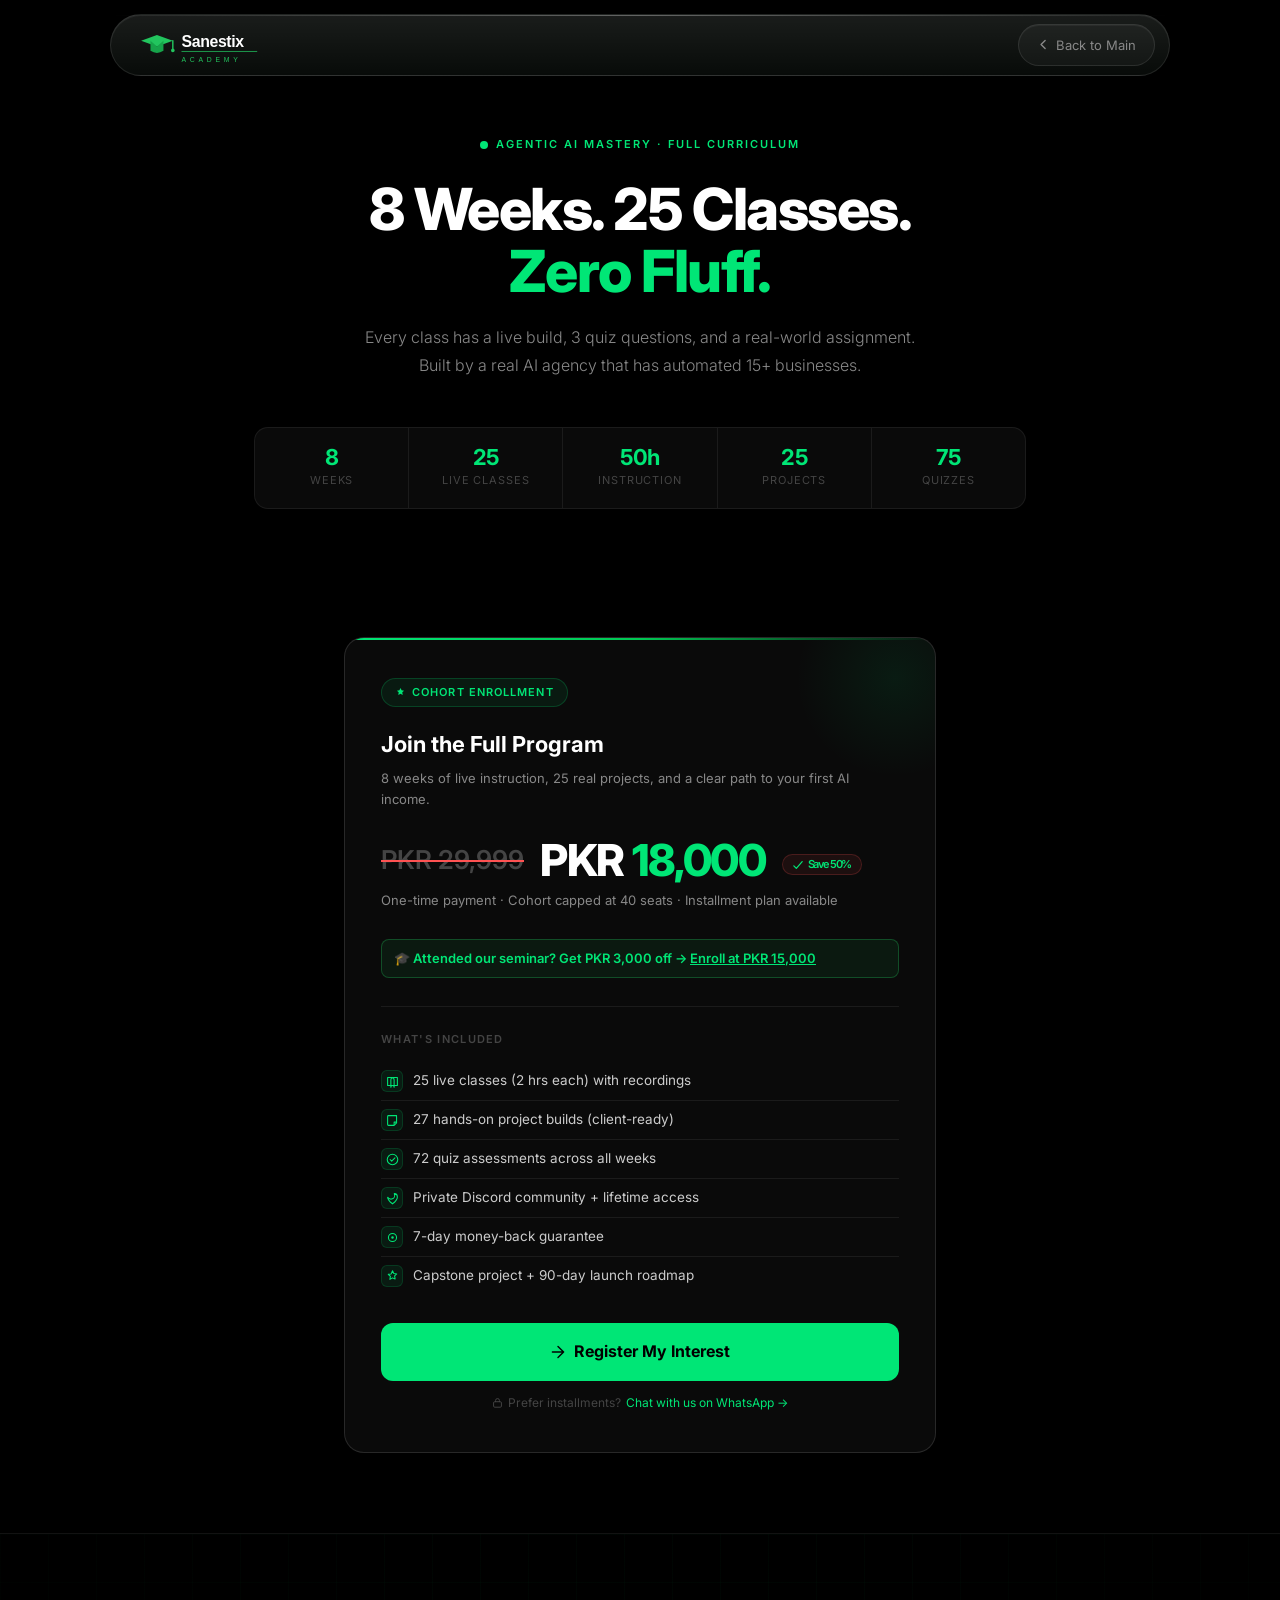
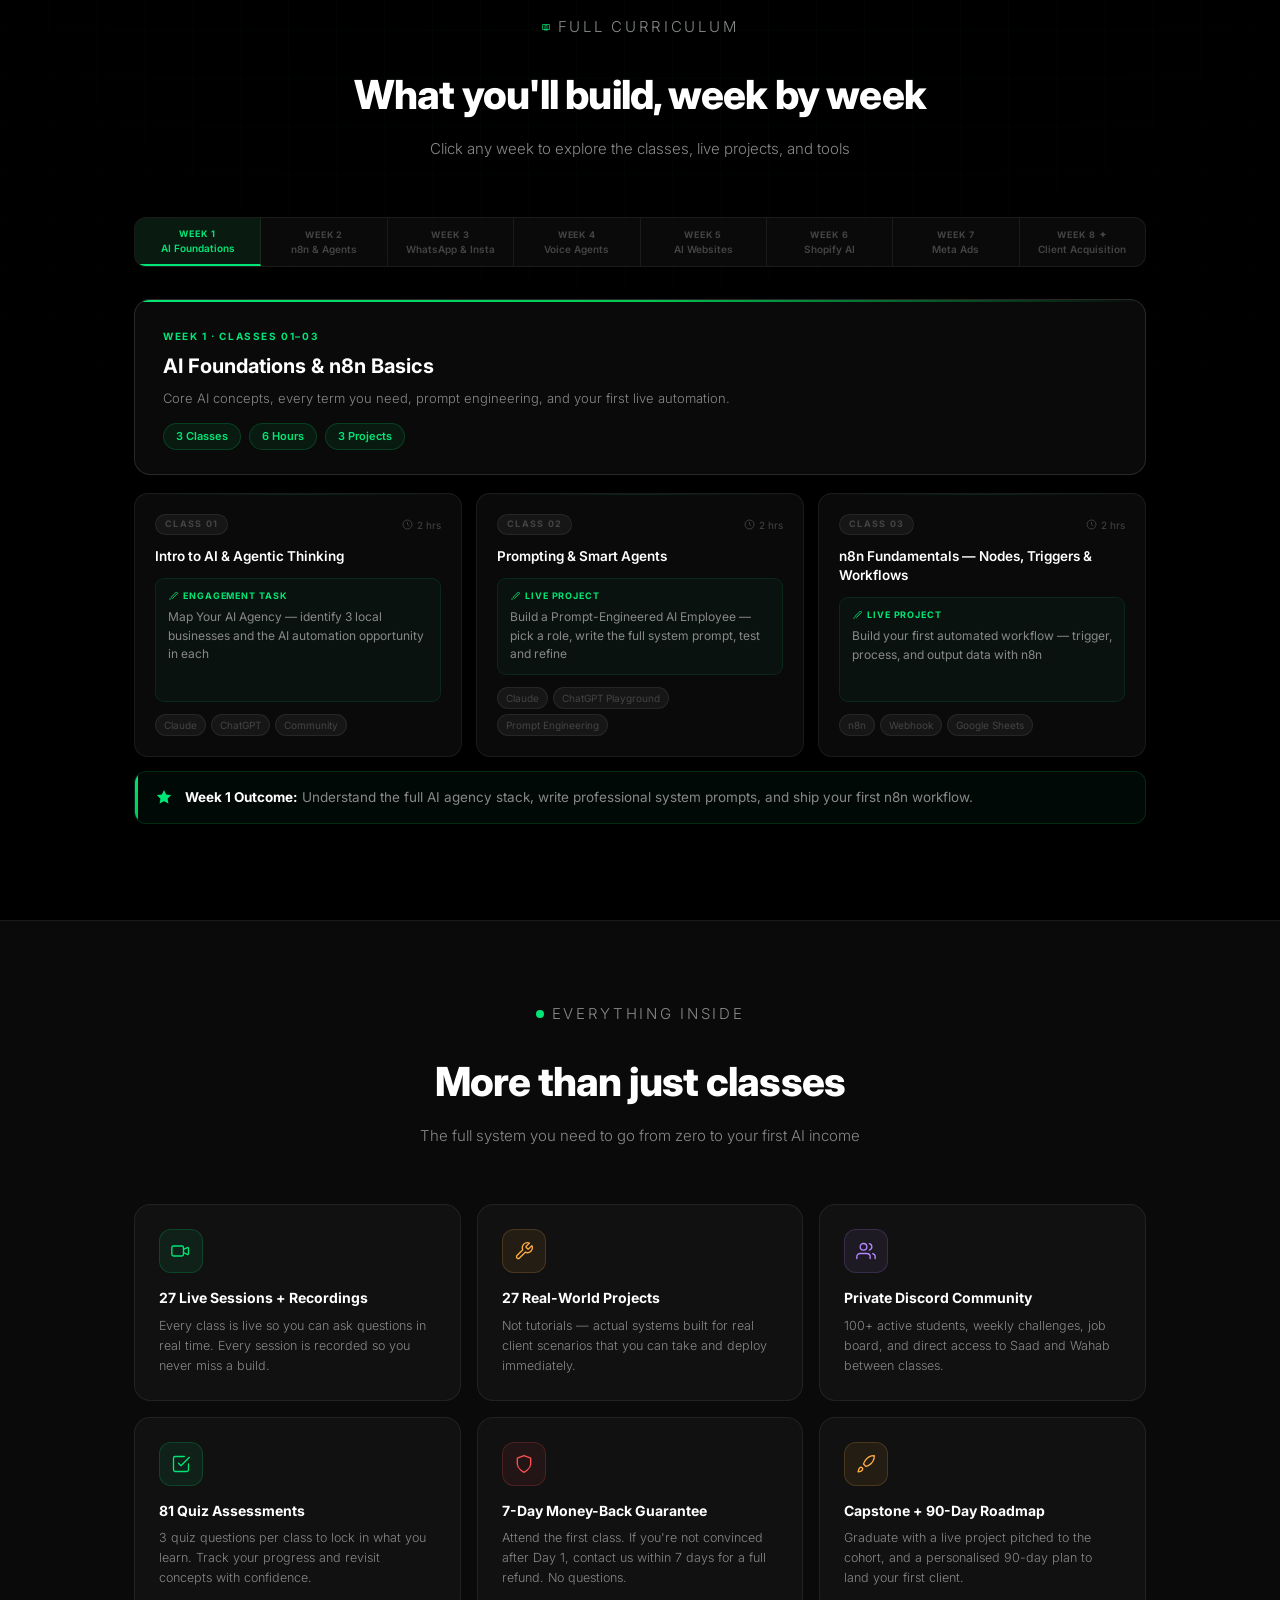
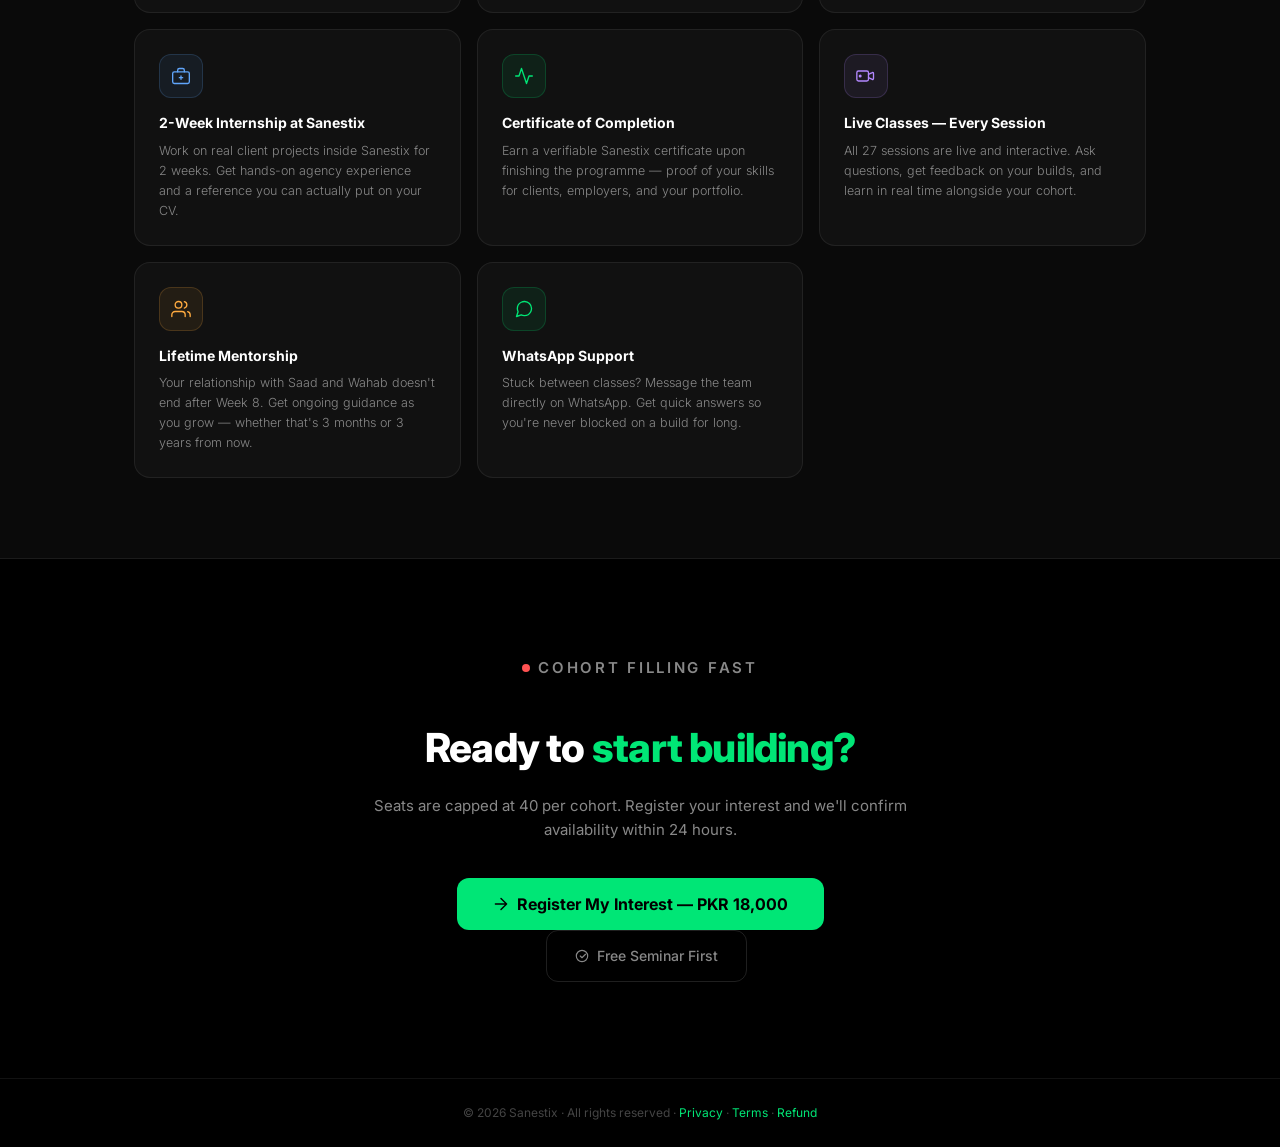
==== commit ca24c740: "Update course.html" ====
--- a/course.html
+++ b/course.html
@@ -899,6 +899,31 @@
         <h4>Capstone + 90-Day Roadmap</h4>
         <p>Graduate with a live project pitched to the cohort, and a personalised 90-day plan to land your first client.</p>
       </div>
+      <div class="included-card">
+        <div class="included-icon blue"><svg width="20" height="20" viewBox="0 0 24 24" fill="none" stroke="#60a5fa" stroke-width="1.6" stroke-linecap="round" stroke-linejoin="round"><rect x="2" y="7" width="20" height="14" rx="2"/><path d="M16 7V5a2 2 0 00-2-2h-4a2 2 0 00-2 2v2"/><line x1="12" y1="12" x2="12" y2="16"/><line x1="10" y1="14" x2="14" y2="14"/></svg></div>
+        <h4>2-Week Internship at Sanestix</h4>
+        <p>Work on real client projects inside Sanestix for 2 weeks. Get hands-on agency experience and a reference you can actually put on your CV.</p>
+      </div>
+      <div class="included-card">
+        <div class="included-icon green"><svg width="20" height="20" viewBox="0 0 24 24" fill="none" stroke="#00e676" stroke-width="1.6" stroke-linecap="round" stroke-linejoin="round"><path d="M22 12h-4l-3 9L9 3l-3 9H2"/></svg></div>
+        <h4>Certificate of Completion</h4>
+        <p>Earn a verifiable Sanestix certificate upon finishing the programme — proof of your skills for clients, employers, and your portfolio.</p>
+      </div>
+      <div class="included-card">
+        <div class="included-icon purple"><svg width="20" height="20" viewBox="0 0 24 24" fill="none" stroke="#b388ff" stroke-width="1.6" stroke-linecap="round" stroke-linejoin="round"><path d="M15 10l4.553-2.069A1 1 0 0121 8.87V15.13a1 1 0 01-1.447.9L15 14"/><rect x="1" y="6" width="14" height="12" rx="2"/><circle cx="5" cy="12" r="1" fill="#b388ff"/></svg></div>
+        <h4>Live Classes — Every Session</h4>
+        <p>All 27 sessions are live and interactive. Ask questions, get feedback on your builds, and learn in real time alongside your cohort.</p>
+      </div>
+      <div class="included-card">
+        <div class="included-icon amber"><svg width="20" height="20" viewBox="0 0 24 24" fill="none" stroke="#ffab40" stroke-width="1.6" stroke-linecap="round" stroke-linejoin="round"><path d="M17 21v-2a4 4 0 00-4-4H5a4 4 0 00-4 4v2"/><circle cx="9" cy="7" r="4"/><path d="M23 21v-2a4 4 0 00-3-3.87"/><path d="M16 3.13a4 4 0 010 7.75"/></svg></div>
+        <h4>Lifetime Mentorship</h4>
+        <p>Your relationship with Saad and Wahab doesn't end after Week 8. Get ongoing guidance as you grow — whether that's 3 months or 3 years from now.</p>
+      </div>
+      <div class="included-card">
+        <div class="included-icon green"><svg width="20" height="20" viewBox="0 0 24 24" fill="none" stroke="#00e676" stroke-width="1.6" stroke-linecap="round" stroke-linejoin="round"><path d="M21 11.5a8.38 8.38 0 01-.9 3.8 8.5 8.5 0 01-7.6 4.7 8.38 8.38 0 01-3.8-.9L3 21l1.9-5.7a8.38 8.38 0 01-.9-3.8 8.5 8.5 0 014.7-7.6 8.38 8.38 0 013.8-.9h.5a8.48 8.48 0 018 8v.5z"/></svg></div>
+        <h4>WhatsApp Support</h4>
+        <p>Stuck between classes? Message the team directly on WhatsApp. Get quick answers so you're never blocked on a build for long.</p>
+      </div>
     </div>
   </div>
 </section>
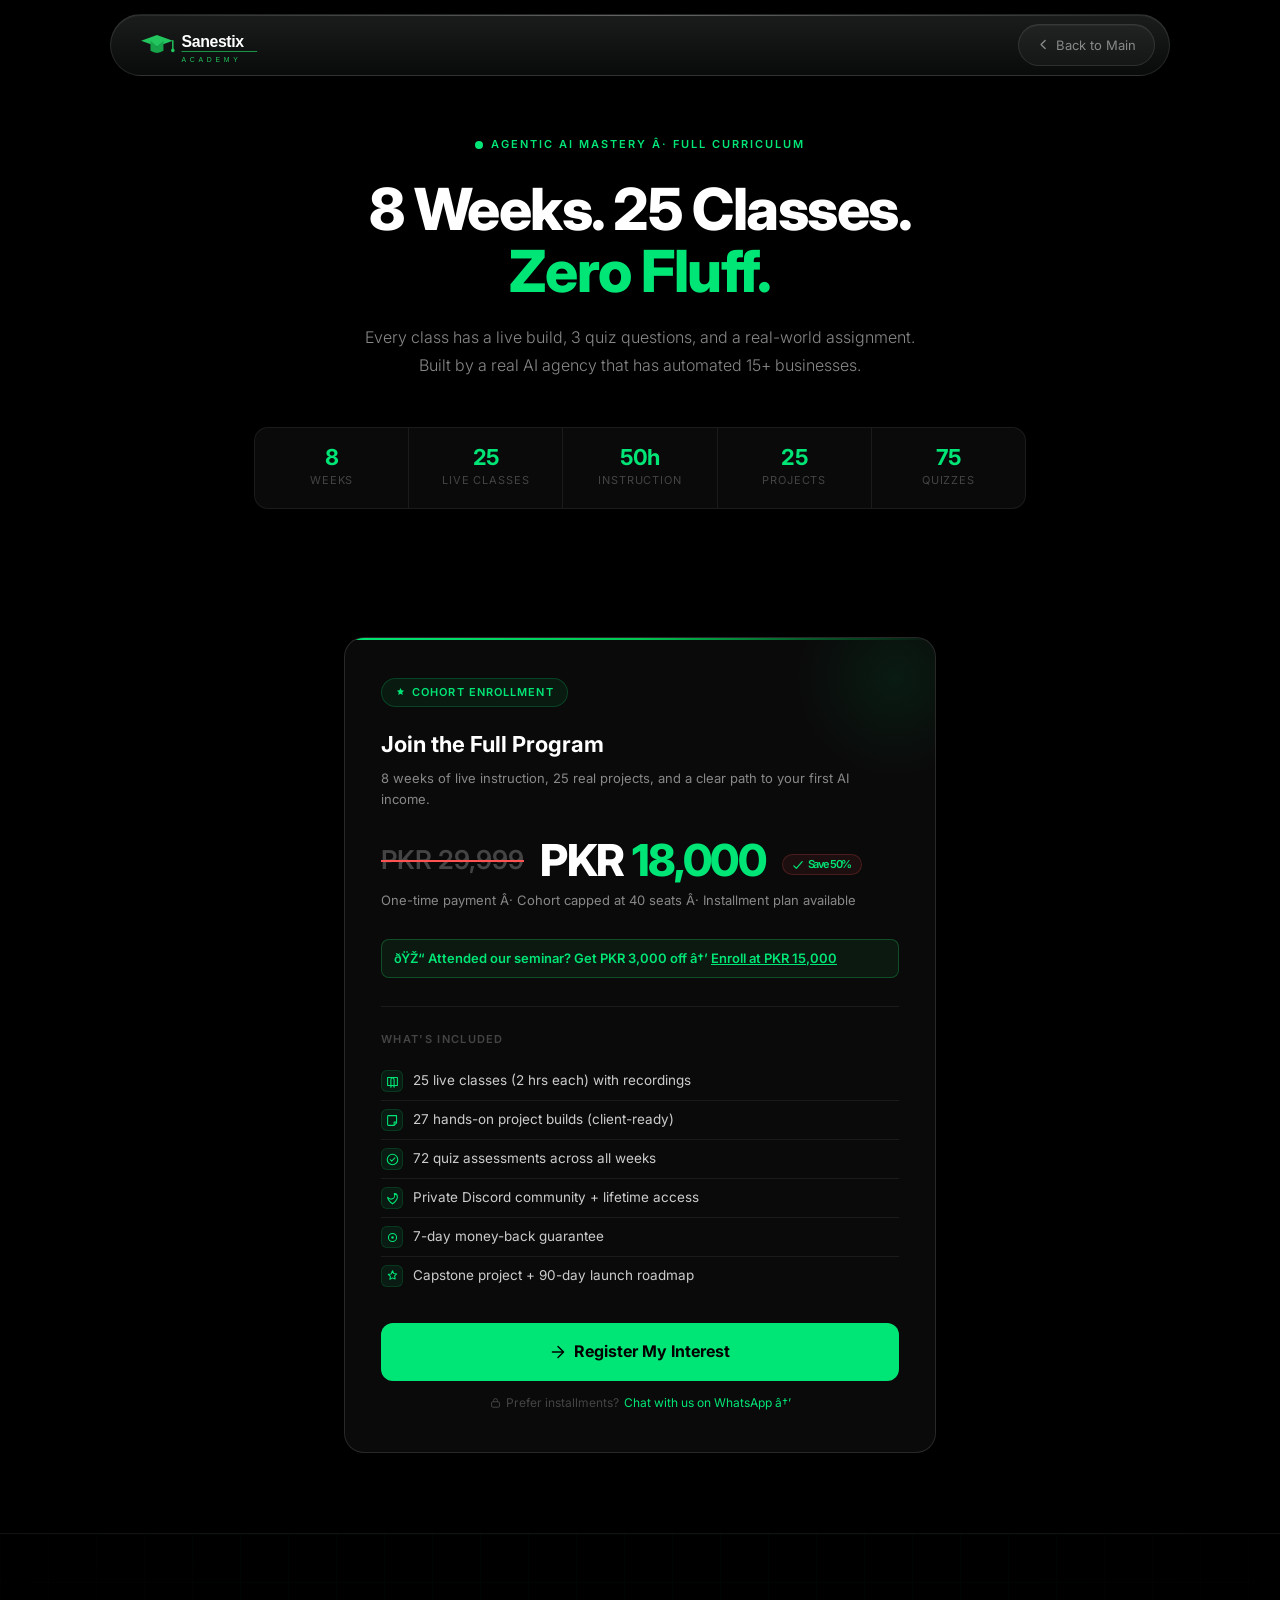
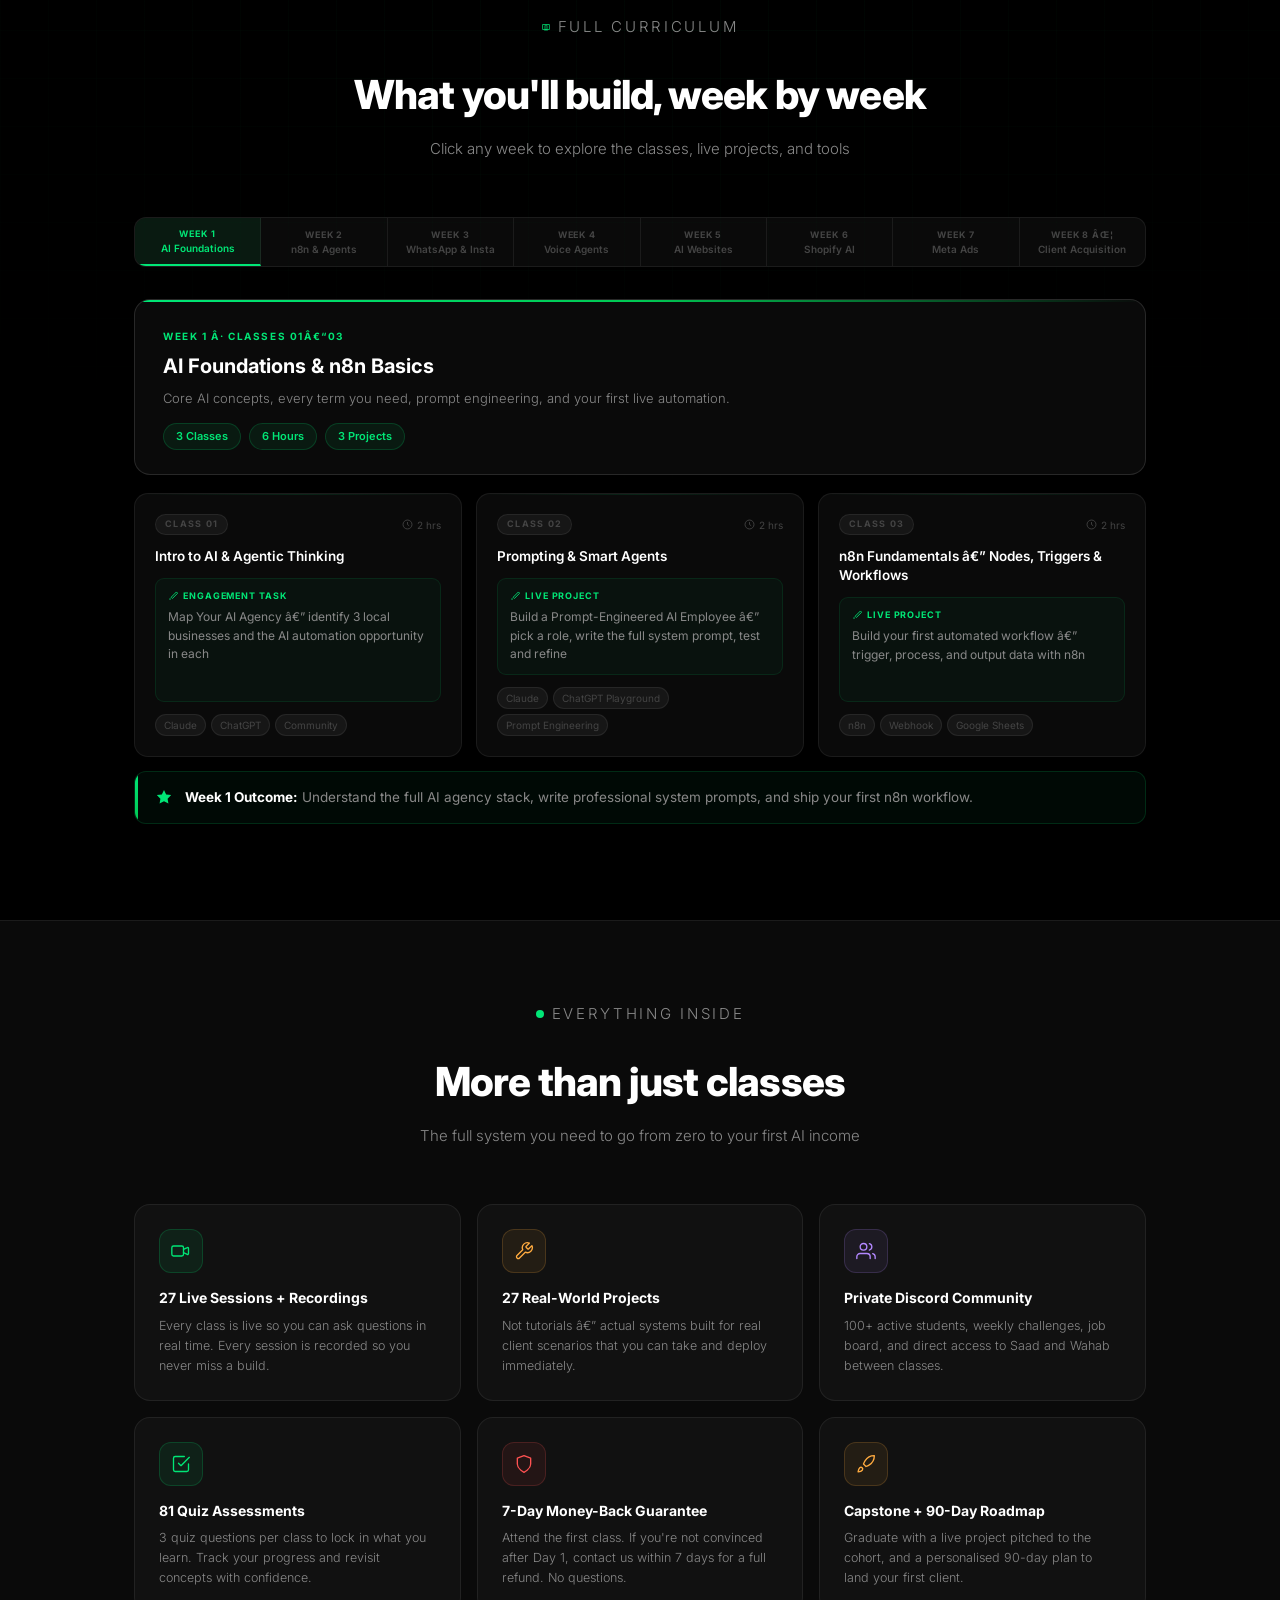
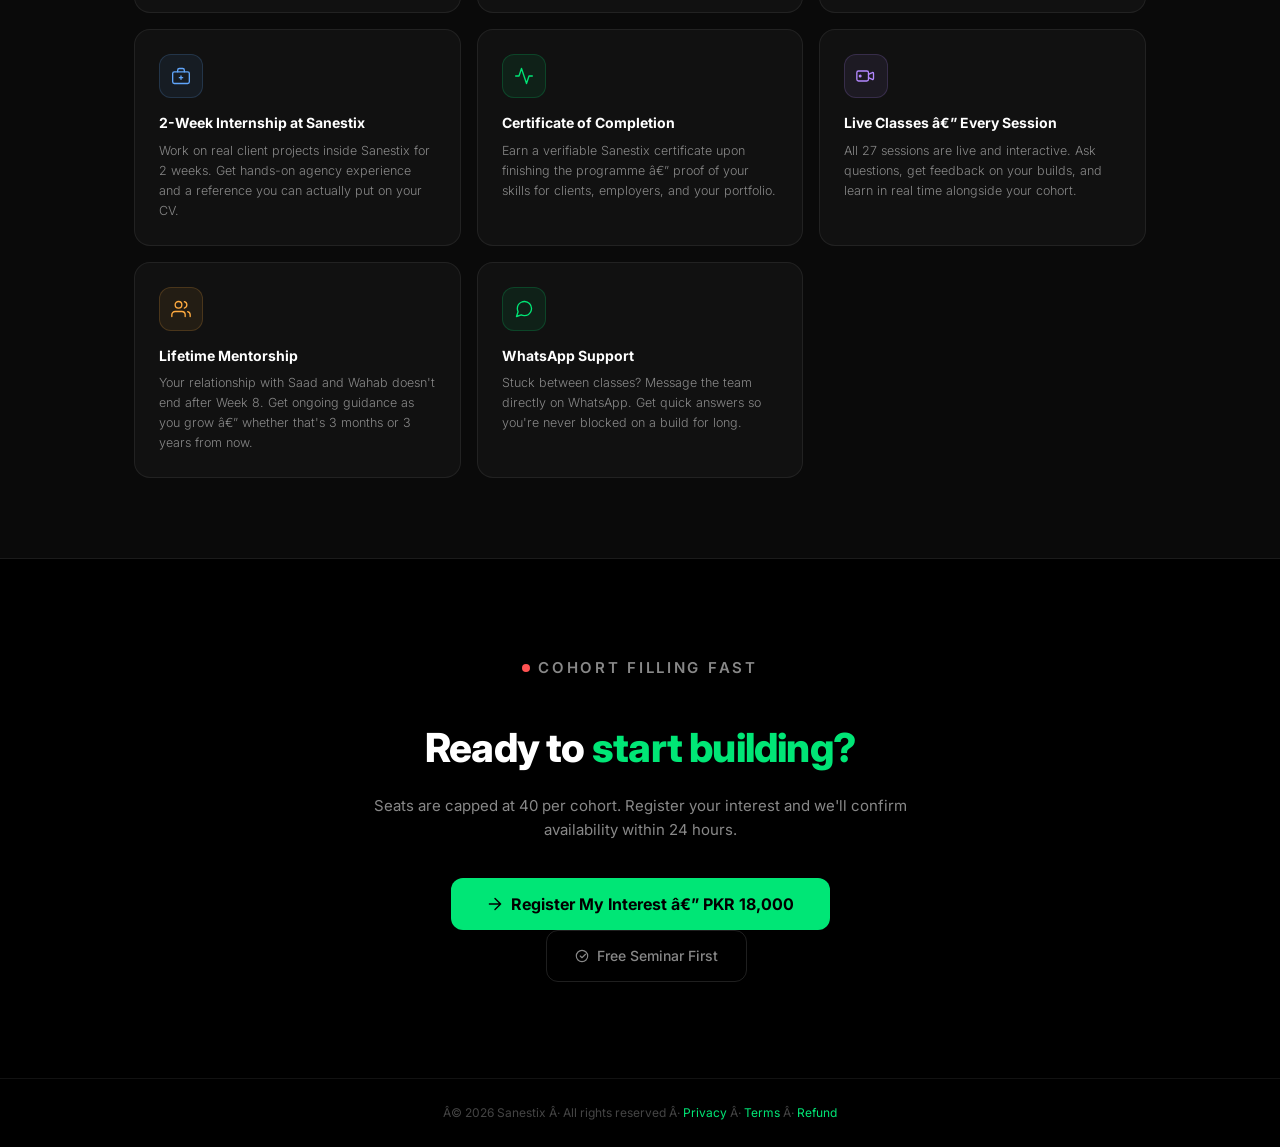
==== commit 974824d0: "Integrate Google Tag Manager into course.html Added Google Tag Manager script to the HTML file." ====
--- a/course.html
+++ b/course.html
@@ -1,6 +1,30 @@
 <!DOCTYPE html>
 <html lang="en">
 <head>
+  <!-- Google Tag Manager -->
+<script>(function(w,d,s,l,i){w[l]=w[l]||[];w[l].push({'gtm.start':
+new Date().getTime(),event:'gtm.js'});var f=d.getElementsByTagName(s)[0],
+j=d.createElement(s),dl=l!='dataLayer'?'&l='+l:'';j.async=true;j.src=
+'https://www.googletagmanager.com/gtm.js?id='+i+dl;f.parentNode.insertBefore(j,f);
+})(window,document,'script','dataLayer','GTM-P9VDV9BF');</script>
+<!-- End Google Tag Manager -->
+  <!-- Meta Pixel Code -->
+<script>
+!function(f,b,e,v,n,t,s)
+{if(f.fbq)return;n=f.fbq=function(){n.callMethod?
+n.callMethod.apply(n,arguments):n.queue.push(arguments)};
+if(!f._fbq)f._fbq=n;n.push=n;n.loaded=!0;n.version='2.0';
+n.queue=[];t=b.createElement(e);t.async=!0;
+t.src=v;s=b.getElementsByTagName(e)[0];
+s.parentNode.insertBefore(t,s)}(window, document,'script',
+'https://connect.facebook.net/en_US/fbevents.js');
+fbq('init', '1153351476932242');
+fbq('track', 'PageView');
+</script>
+<noscript><img height="1" width="1" style="display:none"
+src="https://www.facebook.com/tr?id=1153351476932242&ev=PageView&noscript=1"
+/></noscript>
+<!-- End Meta Pixel Code -->
 <meta charset="UTF-8">
   <link rel="icon" type="image/svg+xml" href="favicon.svg">
 <meta name="viewport" content="width=device-width, initial-scale=1.0">
